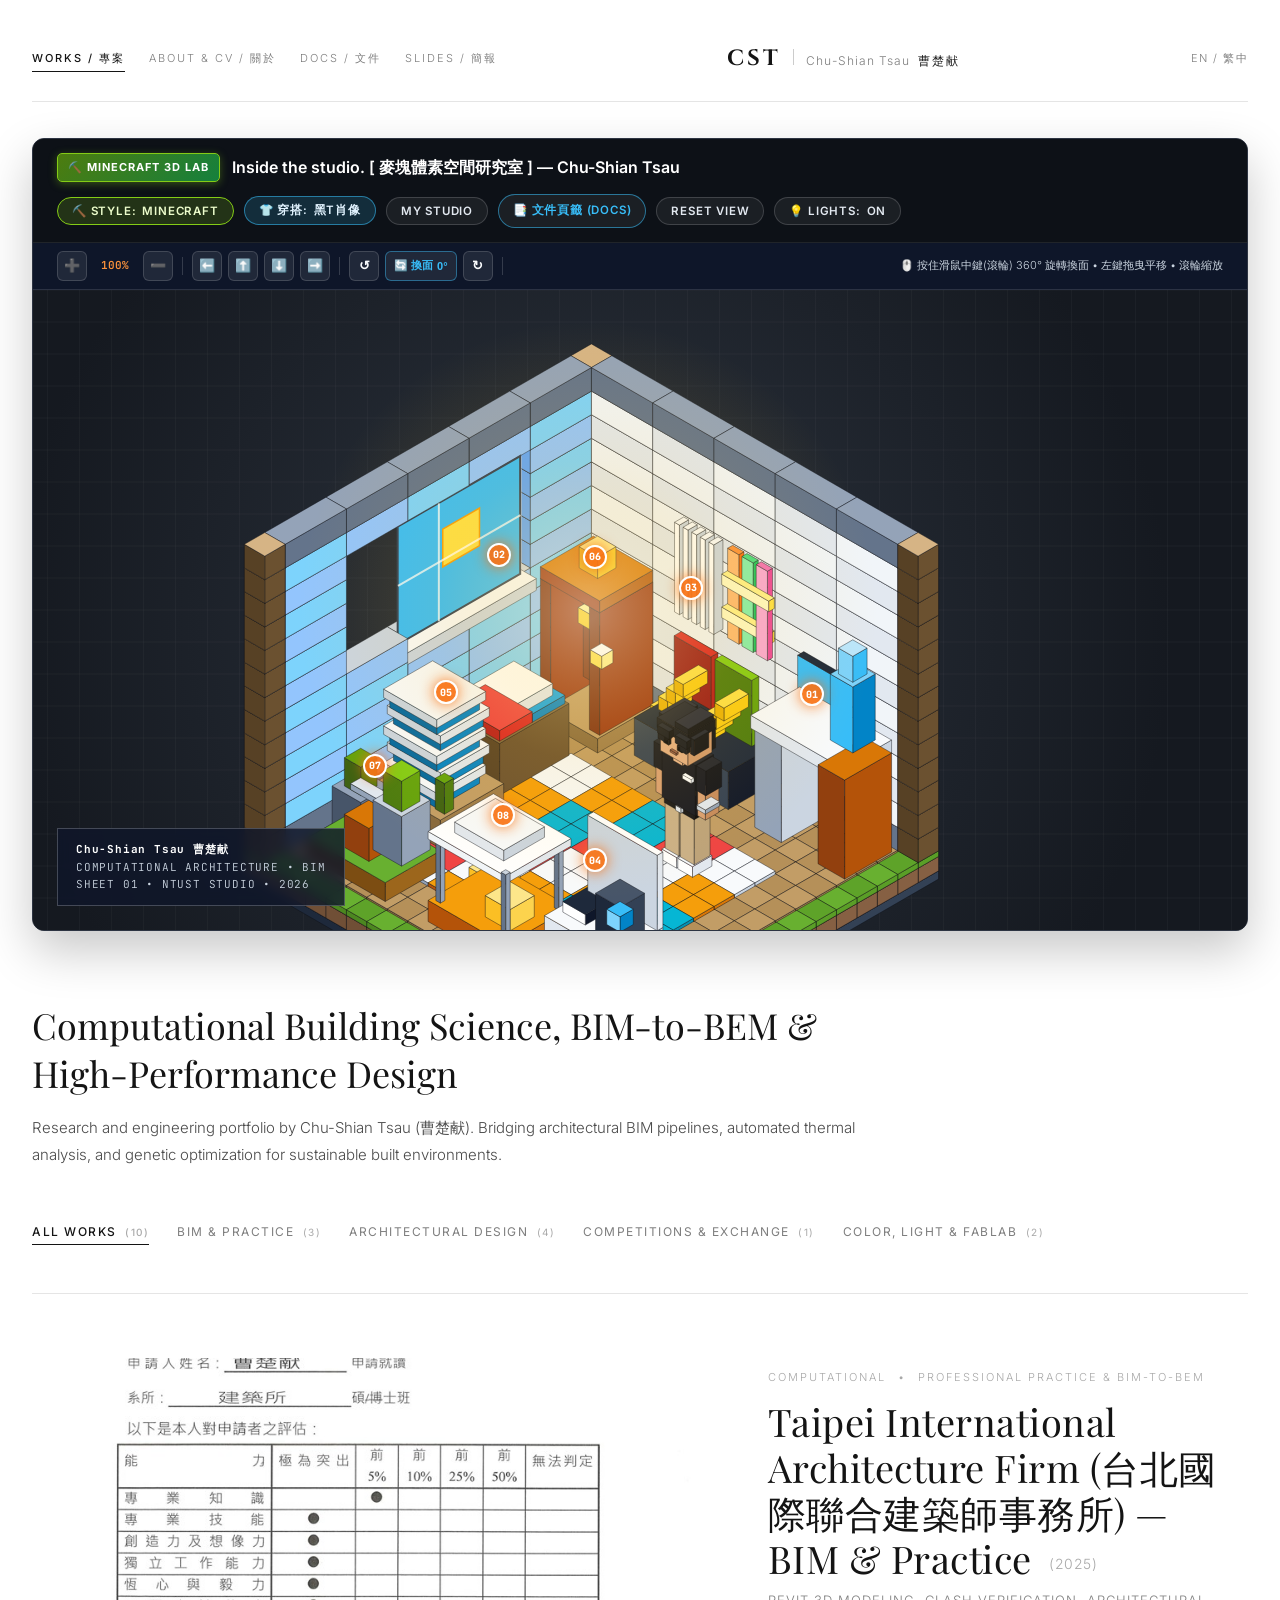
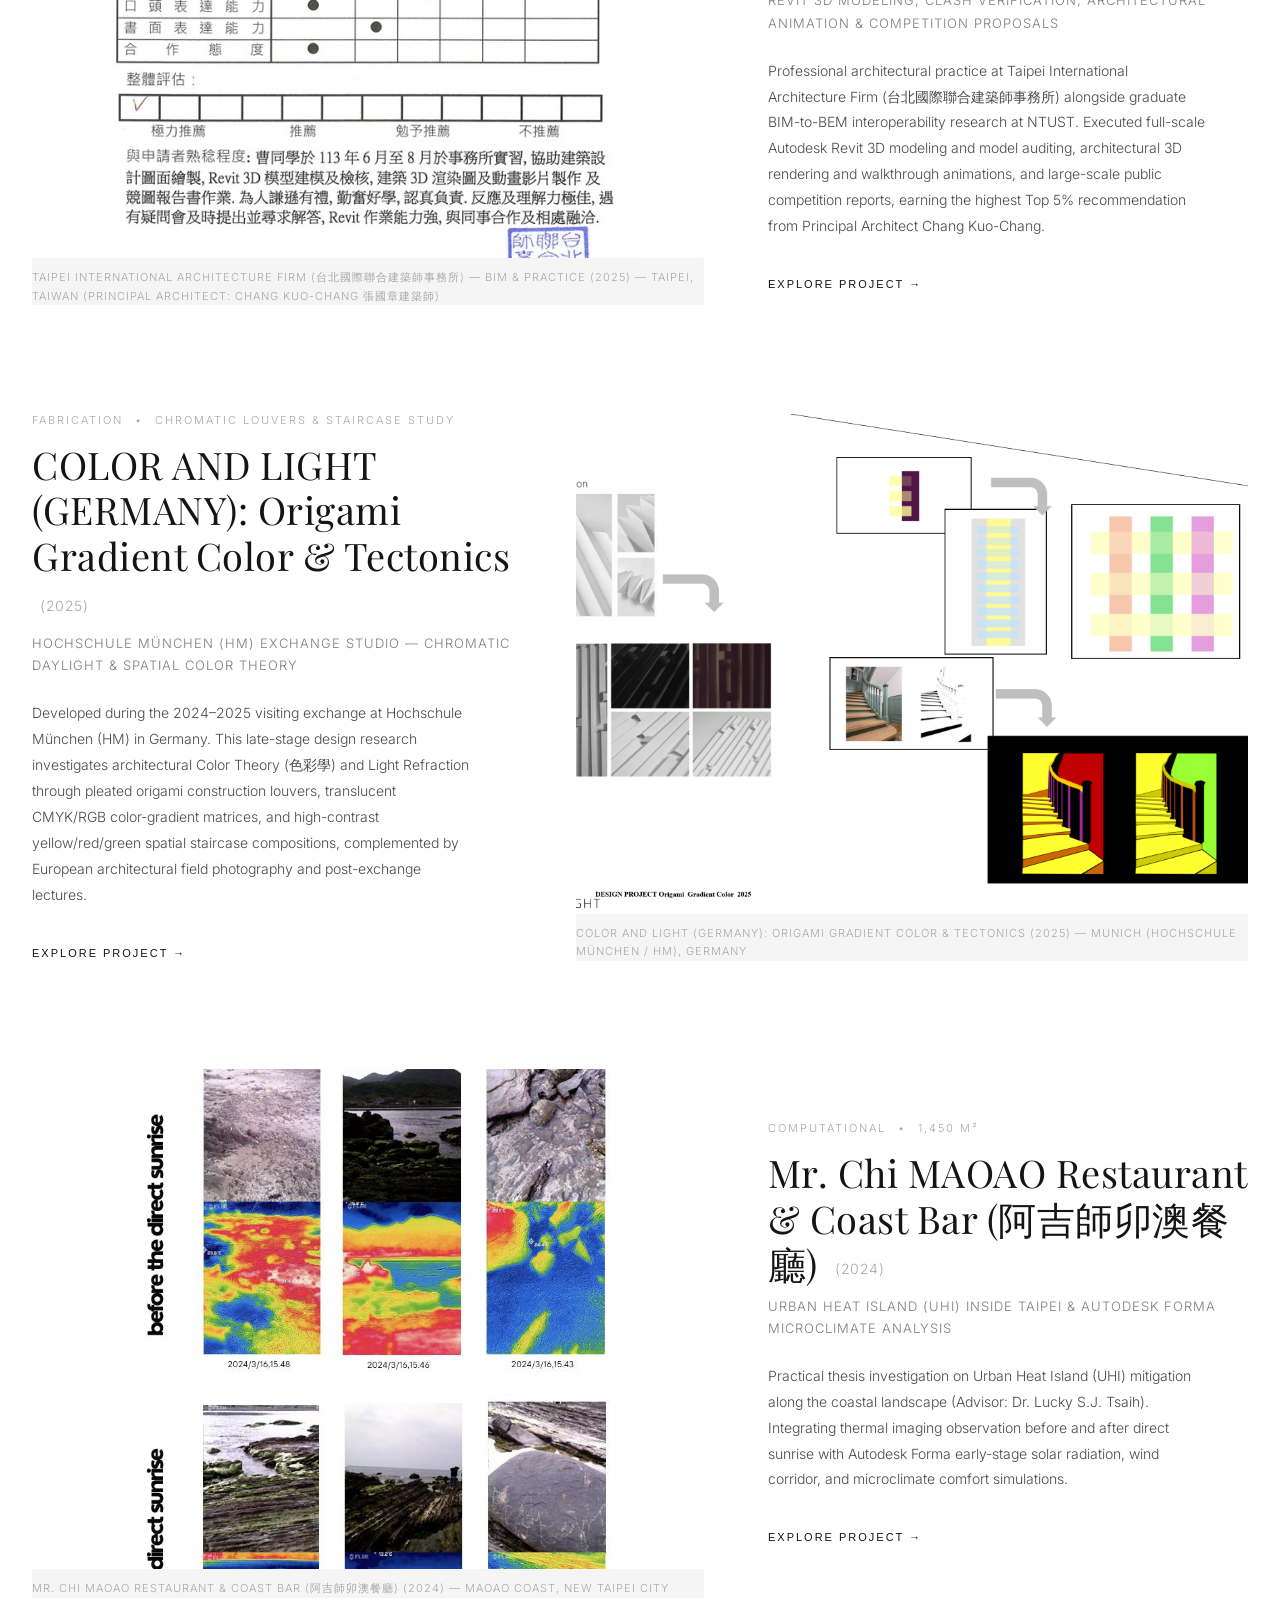
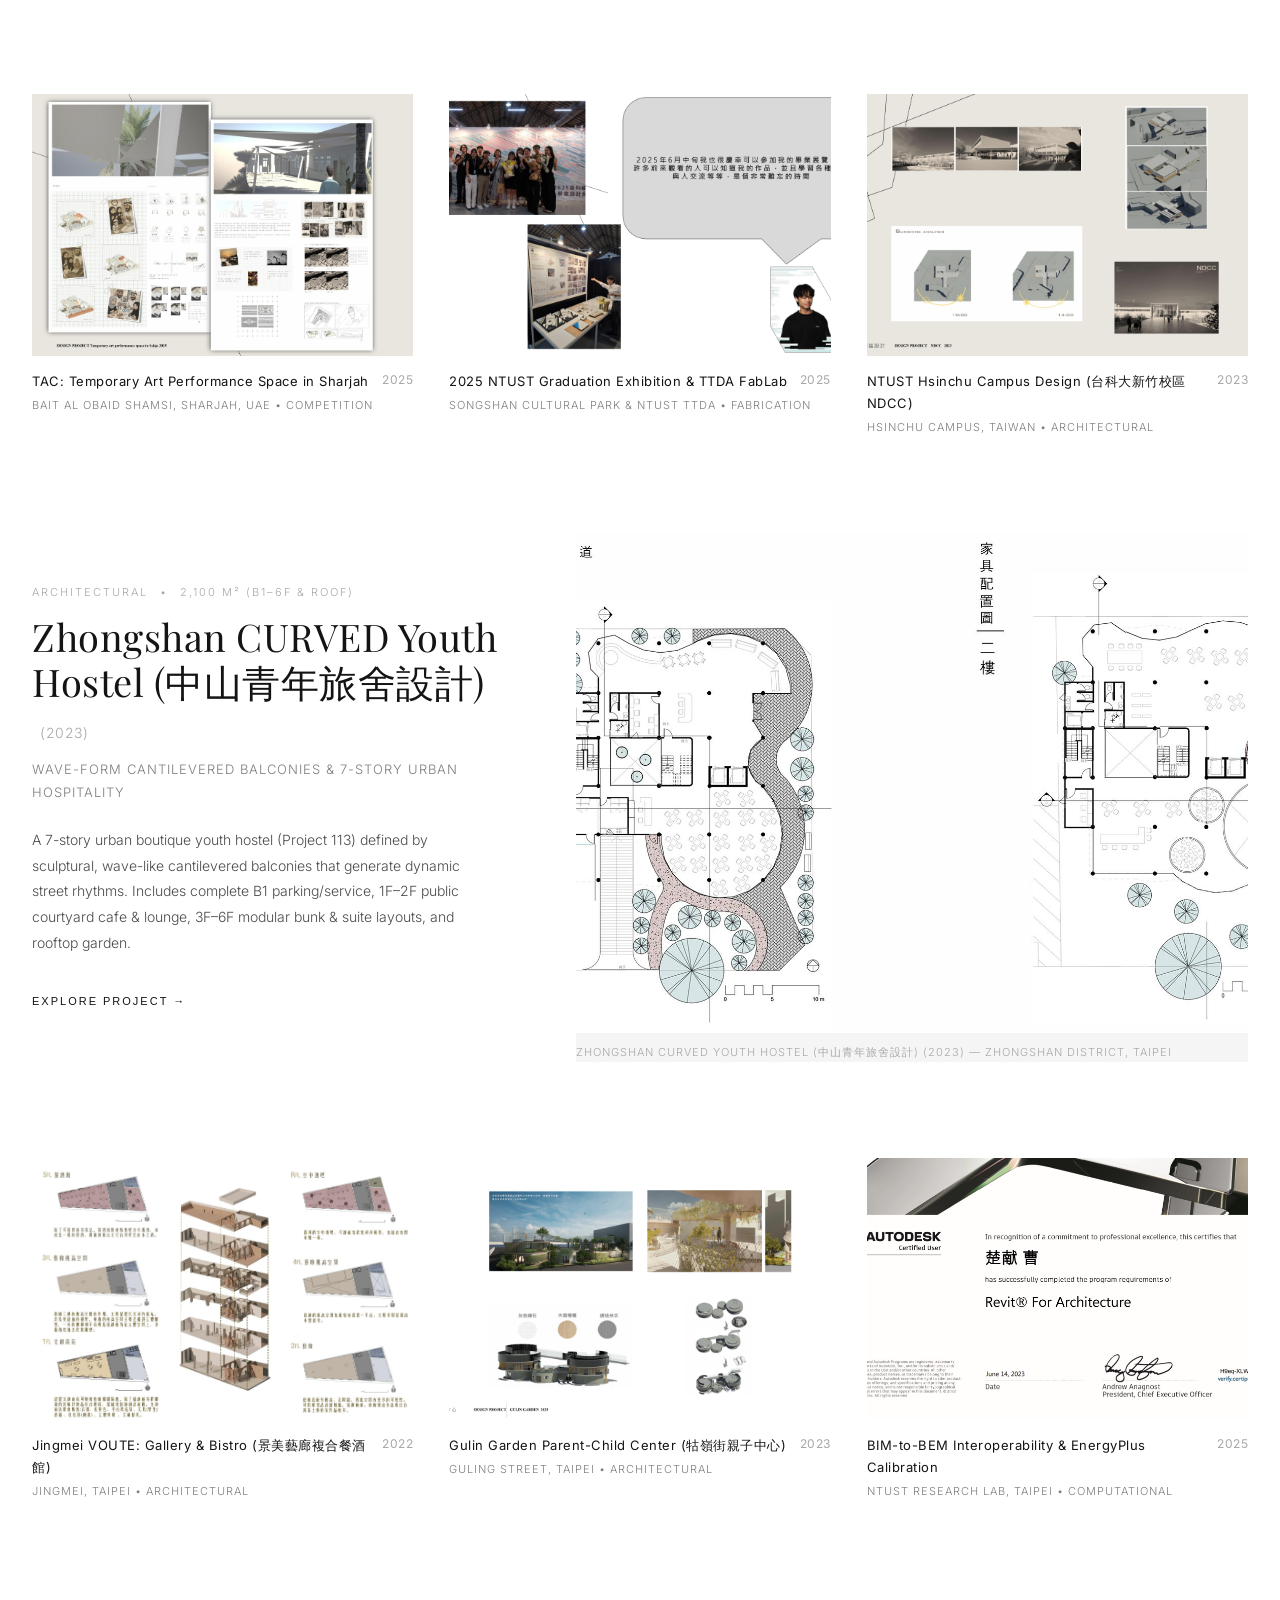
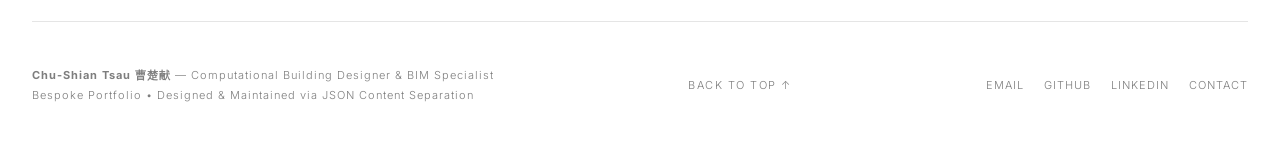
==== index.html @ 4524da5a "feat(responsive): optimize 3D studio canvas scaling, touch pinch-zoom & mobile layout across all pag" ====
<!DOCTYPE html>
<html lang="en">
<head>
  <meta charset="UTF-8" />
  <meta name="viewport" content="width=device-width, initial-scale=1.0" />
  <title>Chu-Shian Tsau 曹楚献 | Architecture, BIM & 3D Studio Lab</title>
  <meta name="description" content="Personal architecture portfolio, computational building science research, and interactive 3D Studio Lab by Chu-Shian Tsau 曹楚献." />
  
  <!-- Typography Fonts -->
  <link rel="preconnect" href="https://fonts.googleapis.com">
  <link rel="preconnect" href="https://fonts.gstatic.com" crossorigin>
  <link href="https://fonts.googleapis.com/css2?family=Cinzel:wght@500;700&family=Inter:wght@300;400;500;600;700&family=Playfair+Display:ital,wght@0,400;0,500;1,400&family=JetBrains+Mono:wght@400;500&display=swap" rel="stylesheet">
  
  <link rel="stylesheet" href="./css/style.css" />
  <style>
    /* Homepage 3D Studio Lab Showcase (Full-Width Clean Viewport) */
    .home-studio-card {
      background: #12161c;
      border: 1px solid #2d3442;
      border-radius: 12px;
      overflow: hidden;
      box-shadow: 0 20px 48px rgba(0,0,0,0.22);
      margin-bottom: 56px;
    }

    .home-studio-topbar {
      display: flex;
      justify-content: space-between;
      align-items: center;
      padding: 14px 24px;
      background: #0d1117;
      border-bottom: 1px solid rgba(255,255,255,0.08);
      flex-wrap: wrap;
      gap: 12px;
    }

    .home-studio-title {
      font-size: 16px;
      font-weight: 600;
      color: #ffffff;
      display: flex;
      align-items: center;
      gap: 12px;
    }

    .home-studio-badge {
      background: #f97316;
      color: #ffffff;
      font-size: 11px;
      font-weight: 700;
      letter-spacing: 1px;
      padding: 4px 10px;
      border-radius: 5px;
      text-transform: uppercase;
    }

    .home-studio-btns {
      display: flex;
      gap: 10px;
      align-items: center;
      flex-wrap: wrap;
    }

    .home-studio-btn {
      background: rgba(255,255,255,0.06);
      border: 1px solid rgba(255,255,255,0.16);
      color: #e2e8f0;
      font-family: var(--font-sans);
      font-size: 11.5px;
      font-weight: 600;
      letter-spacing: 0.8px;
      padding: 6px 14px;
      border-radius: 18px;
      cursor: pointer;
      text-decoration: none;
      transition: all 0.2s ease;
      display: inline-flex;
      align-items: center;
      gap: 6px;
    }

    .home-studio-btn:hover, .home-studio-btn.active {
      background: #ffffff;
      color: #0f172a;
      border-color: #ffffff;
    }

    .home-studio-btn.docs-link {
      border-color: rgba(56, 189, 248, 0.55);
      color: #38bdf8;
    }

    .home-studio-btn.docs-link:hover {
      background: #38bdf8;
      color: #0f172a;
      border-color: #38bdf8;
    }

    .home-studio-viewport {
      position: relative;
      width: 100%;
      height: 640px;
      background: #161b22;
      overflow: hidden;
      cursor: grab;
      user-select: none;
    }

    .home-studio-viewport.dragging {
      cursor: grabbing;
    }

    /* Interactive Zoom / Pan / Rotate HUD Controls — Docked Flush & Aligned with Top Bar */
    .studio-nav-hud {
      position: relative;
      width: 100%;
      box-sizing: border-box;
      display: flex;
      align-items: center;
      flex-wrap: wrap;
      gap: 6px;
      background: rgba(15, 23, 42, 0.96);
      backdrop-filter: blur(8px);
      border-bottom: 1px solid rgba(255,255,255,0.12);
      padding: 8px 24px;
      z-index: 20;
    }

    .hud-btn {
      background: rgba(255,255,255,0.08);
      border: 1px solid rgba(255,255,255,0.15);
      color: #f8fafc;
      width: 30px;
      height: 30px;
      border-radius: 6px;
      font-size: 13px;
      font-weight: 700;
      cursor: pointer;
      display: inline-flex;
      align-items: center;
      justify-content: center;
      transition: all 0.15s ease;
    }

    .hud-btn:hover {
      background: #f97316;
      border-color: #f97316;
      color: #fff;
      transform: translateY(-1px);
    }

    .hud-zoom-label {
      font-family: 'JetBrains Mono', monospace;
      font-size: 11px;
      color: #fb923c;
      font-weight: 600;
      min-width: 44px;
      text-align: center;
    }

    .hud-divider {
      width: 1px;
      height: 18px;
      background: rgba(255,255,255,0.16);
      margin: 0 3px;
    }

    .hud-hint {
      font-size: 11px;
      color: #cbd5e1;
      padding: 0;
      margin-left: auto;
      white-space: nowrap;
    }

    #homeStudioCanvas {
      width: 100%;
      height: 100%;
      display: block;
    }

    .home-pin {
      position: absolute;
      display: flex;
      align-items: center;
      gap: 0;
      cursor: pointer;
      z-index: 15;
      transform: translate(-12px, -12px);
      transition: transform 0.2s ease, z-index 0s;
    }

    .home-pin:hover {
      z-index: 22;
    }

    .home-pin.active {
      z-index: 26;
    }

    .home-pin-dot {
      width: 24px;
      height: 24px;
      border-radius: 50%;
      background: rgba(249, 115, 22, 0.92);
      border: 2px solid #ffffff;
      box-shadow: 0 0 14px rgba(249,115,22,0.95);
      display: inline-flex;
      align-items: center;
      justify-content: center;
      font-family: 'JetBrains Mono', monospace;
      font-size: 10px;
      font-weight: 800;
      color: #ffffff;
      flex-shrink: 0;
      transition: all 0.2s ease;
    }

    .home-pin:hover .home-pin-dot {
      transform: scale(1.14);
      background: #ea580c;
    }

    .home-pin.active .home-pin-dot {
      background: #38bdf8;
      box-shadow: 0 0 18px #38bdf8;
      transform: scale(1.15);
    }

    /* Collapsed by default when not clicked */
    .home-pin-label {
      display: inline-flex;
      align-items: center;
      gap: 7px;
      background: rgba(15, 23, 42, 0.94);
      border: 0px solid rgba(255,255,255,0);
      color: #f8fafc;
      font-size: 12px;
      font-weight: 600;
      padding: 0;
      margin-left: 0;
      max-width: 0;
      opacity: 0;
      overflow: hidden;
      border-radius: 18px;
      white-space: nowrap;
      backdrop-filter: blur(6px);
      pointer-events: none;
      transform: translateX(-6px) scale(0.92);
      transition: max-width 0.28s cubic-bezier(0.16, 1, 0.3, 1),
                  opacity 0.22s ease,
                  padding 0.25s ease,
                  margin-left 0.25s ease,
                  transform 0.25s ease;
    }

    .home-pin-thumb {
      width: 22px;
      height: 22px;
      border-radius: 50%;
      object-fit: cover;
      border: 1.5px solid rgba(255,255,255,0.65);
      flex-shrink: 0;
    }

    /* Expanded only when clicked (.active) */
    .home-pin.active .home-pin-label {
      max-width: 300px;
      opacity: 1;
      padding: 4px 12px 4px 5px;
      margin-left: 8px;
      border: 1px solid #f97316;
      color: #fb923c;
      background: rgba(15, 23, 42, 0.96);
      box-shadow: 0 6px 20px rgba(0, 0, 0, 0.55), 0 0 18px rgba(249, 115, 22, 0.35);
      pointer-events: auto;
      transform: translateX(0) scale(1);
    }

    .home-pin.active .home-pin-thumb {
      border-color: #38bdf8;
    }

    .home-sheet-stamp {
      position: absolute;
      bottom: 24px;
      left: 24px;
      border: 1px solid rgba(255,255,255,0.22);
      background: rgba(15, 23, 42, 0.82);
      backdrop-filter: blur(6px);
      padding: 12px 18px;
      font-family: 'JetBrains Mono', monospace;
      font-size: 11px;
      line-height: 1.55;
      color: #cbd5e1;
      letter-spacing: 0.8px;
      z-index: 12;
    }

    .home-project-card {
      position: absolute;
      bottom: 20px;
      right: 20px;
      width: 360px;
      background: rgba(15, 20, 28, 0.95);
      backdrop-filter: blur(14px);
      border: 1px solid rgba(255,255,255,0.20);
      border-radius: 12px;
      padding: 14px 16px 16px;
      box-shadow: 0 18px 42px rgba(0,0,0,0.65);
      z-index: 16;
      transition: opacity 0.25s ease, transform 0.25s ease;
    }

    .home-project-card.collapsed {
      opacity: 0;
      pointer-events: none;
      transform: translateY(14px) scale(0.96);
    }

    .home-card-close {
      position: absolute;
      top: 10px;
      right: 10px;
      width: 26px;
      height: 26px;
      border-radius: 50%;
      border: 1px solid rgba(255,255,255,0.25);
      background: rgba(15, 23, 42, 0.85);
      color: #f8fafc;
      font-size: 14px;
      line-height: 1;
      cursor: pointer;
      z-index: 5;
      display: flex;
      align-items: center;
      justify-content: center;
      transition: background 0.15s;
    }

    .home-card-close:hover {
      background: #f97316;
      border-color: #f97316;
    }

    .home-card-media {
      position: relative;
      width: 100%;
      height: 148px;
      border-radius: 8px;
      overflow: hidden;
      margin-bottom: 10px;
      border: 1px solid rgba(255,255,255,0.14);
      background: #0f172a;
      cursor: pointer;
    }

    .home-card-media img {
      width: 100%;
      height: 100%;
      object-fit: cover;
      display: block;
      transition: transform 0.3s ease;
    }

    .home-card-media:hover img {
      transform: scale(1.04);
    }

    .home-card-media-badge {
      position: absolute;
      top: 8px;
      right: 8px;
      background: rgba(15, 23, 42, 0.85);
      border: 1px solid rgba(255,255,255,0.22);
      color: #38bdf8;
      font-family: 'JetBrains Mono', monospace;
      font-size: 9.5px;
      font-weight: 700;
      padding: 3px 8px;
      border-radius: 12px;
      backdrop-filter: blur(4px);
    }

    .home-card-thumbs {
      display: flex;
      gap: 6px;
      margin-bottom: 10px;
    }

    .home-card-thumb-item {
      width: 48px;
      height: 34px;
      border-radius: 4px;
      object-fit: cover;
      cursor: pointer;
      border: 1.5px solid rgba(255,255,255,0.2);
      opacity: 0.7;
      transition: all 0.15s ease;
    }

    .home-card-thumb-item:hover,
    .home-card-thumb-item.active {
      border-color: #f97316;
      opacity: 1;
      transform: translateY(-1px);
    }

    .home-card-tag {
      font-size: 10.5px;
      font-weight: 700;
      letter-spacing: 1.4px;
      color: #f97316;
      margin-bottom: 6px;
    }

    .home-card-title {
      font-size: 17px;
      font-weight: 700;
      color: #ffffff;
      margin-bottom: 4px;
    }

    .home-card-sub {
      font-size: 11px;
      color: #94a3b8;
      letter-spacing: 0.6px;
      margin-bottom: 10px;
    }

    .home-card-desc {
      font-size: 12.5px;
      color: #cbd5e1;
      line-height: 1.55;
      margin-bottom: 14px;
    }

    .home-card-btn {
      display: block;
      text-align: center;
      background: #f97316;
      color: #ffffff;
      text-decoration: none;
      font-size: 12px;
      font-weight: 700;
      letter-spacing: 1px;
      padding: 10px 16px;
      border-radius: 20px;
      transition: background 0.2s;
    }

    .home-card-btn:hover {
      background: #ea580c;
    }

    @media (max-width: 900px) {
      .home-studio-topbar {
        padding: 12px 16px;
      }
      .studio-nav-hud {
        padding: 8px 16px;
      }
      .hud-hint {
        width: 100%;
        margin-left: 0;
        margin-top: 4px;
        white-space: normal;
        font-size: 10.5px;
      }
      .home-studio-viewport {
        height: 460px;
      }
      .home-project-card {
        width: 280px;
        padding: 12px 14px;
      }
      .home-sheet-stamp {
        display: none;
      }
    }

    @media (max-width: 640px) {
      .home-studio-card {
        border-radius: 10px;
        margin-bottom: 32px !important;
      }
      .home-studio-topbar {
        padding: 10px 12px;
        gap: 8px;
      }
      .home-studio-title {
        font-size: 13px;
        gap: 8px;
        flex-wrap: wrap;
        line-height: 1.35;
      }
      .home-studio-badge {
        font-size: 10px;
        padding: 3px 8px;
      }
      .home-studio-btns {
        gap: 6px;
        width: 100%;
      }
      .home-studio-btn {
        font-size: 10px;
        padding: 5px 9px;
        letter-spacing: 0.4px;
      }
      .studio-nav-hud {
        padding: 6px 12px;
        gap: 4px;
      }
      .hud-btn {
        width: 26px;
        height: 26px;
        font-size: 11px;
      }
      .hud-zoom-label {
        min-width: 36px;
        font-size: 10px;
      }
      .hud-divider {
        height: 15px;
        margin: 0 2px;
      }
      .hud-hint {
        font-size: 10px;
        line-height: 1.35;
      }
      .home-studio-viewport {
        height: 380px;
      }
      .home-pin {
        transform: translate(-10px, -10px);
      }
      .home-pin-dot {
        width: 20px;
        height: 20px;
        font-size: 9px;
        border-width: 1.5px;
      }
      .home-pin.active .home-pin-label {
        max-width: 205px;
        font-size: 10.5px;
        padding: 3px 9px 3px 4px;
        margin-left: 5px;
      }
      .home-pin-thumb {
        width: 18px;
        height: 18px;
      }
      .home-project-card {
        left: 10px;
        right: 10px;
        bottom: 10px;
        width: auto;
        padding: 10px 12px 12px;
        max-height: 62%;
        overflow-y: auto;
      }
      .home-card-media {
        height: 104px;
        margin-bottom: 8px;
      }
      .home-card-thumb-item {
        width: 40px;
        height: 28px;
      }
      .home-card-title {
        font-size: 14.5px;
      }
      .home-card-sub {
        font-size: 10px;
        margin-bottom: 6px;
      }
      .home-card-desc {
        font-size: 11.5px;
        line-height: 1.45;
        margin-bottom: 10px;
      }
      .home-card-btn {
        padding: 8px 12px;
        font-size: 11px;
      }
    }
  </style>
</head>
<body>

  <div class="container">
    <!-- Top Global Navigation -->
    <header>
      <nav class="nav-left">
        <a href="index.html" class="nav-link active">Works / 專案</a>
        <a href="about.html" class="nav-link">About & CV / 關於</a>
        <a href="docs.html" class="nav-link">Docs / 文件</a>
        <a href="presentation.html" class="nav-link">Slides / 簡報</a>
      </nav>

      <a href="index.html" class="site-brand">
        <span class="brand-monogram">CST</span>
        <span class="brand-divider"></span>
        <span class="brand-names">
          <span>Chu-Shian Tsau</span>
          <span class="name-zh">曹楚献</span>
        </span>
      </a>

      <div class="nav-right">
        <span class="lang-toggle">EN / 繁中</span>
      </div>
    </header>

    <!-- Homepage Interactive 3D Isometric Studio Lab (Placed Immediately at Top of Homepage) -->
    <section class="home-studio-card" aria-label="3D Isometric Studio Lab" style="margin-top: 8px; margin-bottom: 40px;">
      <div class="home-studio-topbar">
        <div class="home-studio-title">
          <span class="home-studio-badge" id="homeStudioStyleBadge" style="background: linear-gradient(135deg, #4d7c0f, #15803d); border: 1px solid #84cc16; box-shadow: 0 2px 8px rgba(132,204,22,0.35);">⛏️ MINECRAFT 3D LAB</span>
          <span>Inside the studio. [ 麥塊體素空間研究室 ] — Chu-Shian Tsau</span>
        </div>
        <div class="home-studio-btns">
          <button class="home-studio-btn active" id="homeStyleToggleBtn" onclick="toggleHomeMinecraftStyle()" style="background: rgba(132, 204, 22, 0.18); border-color: #84cc16; color: #ecfccb;">⛏️ STYLE: <span id="homeMinecraftStatus">MINECRAFT</span></button>
          <button class="home-studio-btn" id="homeOutfitToggleBtn" onclick="toggleHomeOutfit()" style="background: rgba(56, 189, 248, 0.16); border-color: rgba(56, 189, 248, 0.55); color: #e0f2fe;" title="切換曹楚献角色穿搭：黑色落肩T恤(作品集肖像) / 白色捲袖襯衫(2025畢展導覽)">👕 穿搭: <span id="homeOutfitStatus">黑T肖像</span></button>
          <button class="home-studio-btn" onclick="selectHomeHotspot('workstation')">MY STUDIO</button>
          <a href="./docs.html" class="home-studio-btn docs-link">📑 文件頁籤 (DOCS)</a>
          <button class="home-studio-btn" onclick="resetHomeStudio()">RESET VIEW</button>
          <button class="home-studio-btn" onclick="toggleHomeLights()">💡 LIGHTS: <span id="homeLightsStatus">ON</span></button>
        </div>
      </div>

      <!-- Interactive Zoom, Pan & Rotate HUD Toolbar (Aligned Flush with Top Bar) -->
      <div class="studio-nav-hud" onmousedown="event.stopPropagation()">
        <button class="hud-btn" onclick="zoomHomeStudio(1.18)" title="放大 (Zoom In)">➕</button>
        <span class="hud-zoom-label" id="homeZoomLabel">100%</span>
        <button class="hud-btn" onclick="zoomHomeStudio(0.85)" title="縮小 (Zoom Out)">➖</button>
        <span class="hud-divider"></span>
        <button class="hud-btn" onclick="panHomeStudio(-60, 0)" title="向左移動 (Pan Left)">⬅️</button>
        <button class="hud-btn" onclick="panHomeStudio(0, -45)" title="向上移動 (Pan Up)">⬆️</button>
        <button class="hud-btn" onclick="panHomeStudio(0, 45)" title="向下移動 (Pan Down)">⬇️</button>
        <button class="hud-btn" onclick="panHomeStudio(60, 0)" title="向右移動 (Pan Right)">➡️</button>
        <span class="hud-divider"></span>
        <button class="hud-btn" onclick="rotateHomeStudio(-Math.PI / 6)" title="向左旋轉 30° (Rotate Left)">↺</button>
        <button class="hud-btn" onclick="switchHomeRoomFace()" title="旋轉換面 90° (Switch 3D Room Face)" style="width:auto; padding:0 8px; font-size:11px; gap:4px; border-color:rgba(56,189,248,0.45); color:#38bdf8;">🔄 換面 <span id="homeAngleLabel">0°</span></button>
        <button class="hud-btn" onclick="rotateHomeStudio(Math.PI / 6)" title="向右旋轉 30° (Rotate Right)">↻</button>
        <span class="hud-divider"></span>
        <span class="hud-hint">🖱️ 按住滑鼠中鍵(滾輪) 360° 旋轉換面 • 左鍵拖曳平移 • 滾輪縮放</span>
      </div>

      <div class="home-studio-viewport" id="homeStudioViewport">
        <canvas id="homeStudioCanvas" width="1360" height="640"></canvas>

        <!-- Interactive Hotspot Pins (8 Pins Placed on Bespoke Objects Across the 8 Room Corners, Collapsed by Default) -->
        <div class="home-pin" id="home-pin-workstation" onclick="toggleHomeHotspot('workstation', event)" title="點擊展開 / 收合：01 • 台北聯合建築師事務所 & Revit BIM">
          <span class="home-pin-dot">01</span>
          <span class="home-pin-label">
            <img class="home-pin-thumb" src="./assets/studio/rec_letter_chang.jpg" alt="Taipei United Architects">
            01 • 台北聯合建築師事務所 &amp; Revit BIM
          </span>
        </div>

        <div class="home-pin" id="home-pin-window" onclick="toggleHomeHotspot('window', event)" title="點擊展開 / 收合：02 • 阿吉師卯澳餐廳 & Forma 微氣候">
          <span class="home-pin-dot">02</span>
          <span class="home-pin-label">
            <img class="home-pin-thumb" src="./assets/studio/mooao_sun_wind_analysis.jpg" alt="MAOAO Forma">
            02 • 阿吉師卯澳餐廳 &amp; Forma 微氣候
          </span>
        </div>

        <div class="home-pin" id="home-pin-shelf" onclick="toggleHomeHotspot('shelf', event)" title="點擊展開 / 收合：03 • 德國交換：色彩學光影折紙設計">
          <span class="home-pin-dot">03</span>
          <span class="home-pin-label">
            <img class="home-pin-thumb" src="./assets/studio/munich_color_origami_p26.jpg" alt="Munich Color & Light">
            03 • 德國交換：色彩學光影折紙設計
          </span>
        </div>

        <div class="home-pin" id="home-pin-chair" onclick="toggleHomeHotspot('chair', event)" title="點擊展開 / 收合：04 • 2025 畢業設計展 & TTDA 3D列印">
          <span class="home-pin-dot">04</span>
          <span class="home-pin-label">
            <img class="home-pin-thumb" src="./assets/studio/grad_exhibition_p04.jpg" alt="2025 Grad Exhibition">
            04 • 2025 畢業設計展 &amp; TTDA 3D列印
          </span>
        </div>

        <div class="home-pin" id="home-pin-daybed" onclick="toggleHomeHotspot('daybed', event)" title="點擊展開 / 收合：05 • 中山 CURVED 青年旅舍 (7F波浪模型)">
          <span class="home-pin-dot">05</span>
          <span class="home-pin-label">
            <img class="home-pin-thumb" src="./assets/studio/curved_hostel_exterior.jpg" alt="CURVED Hostel">
            05 • 中山 CURVED 青年旅舍 (7F波浪模型)
          </span>
        </div>

        <div class="home-pin" id="home-pin-wardrobe" onclick="toggleHomeHotspot('wardrobe', event)" title="點擊展開 / 收合：06 • 景美 VOUTE 藝廊 & 新竹校區 NDCC">
          <span class="home-pin-dot">06</span>
          <span class="home-pin-label">
            <img class="home-pin-thumb" src="./assets/studio/voute_gallery_atrium.jpg" alt="VOUTE & NDCC">
            06 • 景美 VOUTE 藝廊 &amp; 新竹校區 NDCC
          </span>
        </div>

        <div class="home-pin" id="home-pin-nightstand" onclick="toggleHomeHotspot('nightstand', event)" title="點擊展開 / 收合：07 • 牯嶺街親子中心 Gulin Garden">
          <span class="home-pin-dot">07</span>
          <span class="home-pin-label">
            <img class="home-pin-thumb" src="./assets/studio/gulin_materials_p15.jpg" alt="Gulin Garden">
            07 • 牯嶺街親子中心 Gulin Garden
          </span>
        </div>

        <div class="home-pin" id="home-pin-elevation" onclick="toggleHomeHotspot('elevation', event)" title="點擊展開 / 收合：08 • TAC 沙迦國際競圖：沙漠展演棚架">
          <span class="home-pin-dot">08</span>
          <span class="home-pin-label">
            <img class="home-pin-thumb" src="./assets/studio/tac_sharjah_pods_p29.jpg" alt="TAC Sharjah">
            08 • TAC 沙迦國際競圖：沙漠展演棚架
          </span>
        </div>

        <!-- Architectural Sheet Stamp -->
        <div class="home-sheet-stamp">
          <strong style="color:#fff;">Chu-Shian Tsau 曹楚献</strong><br>
          COMPUTATIONAL ARCHITECTURE • BIM<br>
          SHEET 01 • NTUST STUDIO • 2026
        </div>

        <!-- Live Updating Selected Project Card with Authentic Project Imagery & Gallery -->
        <div class="home-project-card collapsed" id="homeProjectCard">
          <button type="button" class="home-card-close" onclick="collapseHomeHotspots()" title="收合標籤與專案卡片">&times;</button>
          <div class="home-card-media" onclick="openActiveHotspotModal()" title="點擊開啟高解析專案圖面與完整資料">
            <img id="homeCardImg" src="./assets/studio/autodesk_revit_cert.jpg" alt="Project Drawing Preview">
            <span class="home-card-media-badge" id="homeCardBadge" style="right:36px;">🔍 點擊放大檢視圖面</span>
          </div>
          <div class="home-card-thumbs" id="homeCardThumbs"></div>
          <div class="home-card-tag" id="homeCardTag">SELECTED PROJECT • 01</div>
          <div class="home-card-title" id="homeCardTitle">BIM-to-BEM Interoperability &amp; EnergyPlus</div>
          <div class="home-card-sub" id="homeCardSub">NTUST RESEARCH LAB • 2025 • COMPUTATIONAL</div>
          <div class="home-card-desc" id="homeCardDesc">Automated Revit API analytical space boundaries &amp; gbXML thermal validation pipeline (&lt;5% error, 15–25% energy savings).</div>
          <div style="display:flex; gap:8px;">
            <button type="button" onclick="openActiveHotspotModal()" class="home-card-btn" id="homeCardBtn" style="flex:1; border:none; cursor:pointer;">🔍 開啟專案圖面與資料 &rarr;</button>
            <a href="#filterBar" class="home-card-btn" style="background:rgba(255,255,255,0.10); border:1px solid rgba(255,255,255,0.22); padding:10px 12px;" title="捲動至下方完整作品集列表">↓ 列表</a>
          </div>
        </div>
      </div>
    </section>

    <!-- Hero Introduction -->
    <section class="hero-statement">
      <h1>Computational Building Science, BIM-to-BEM & High-Performance Design</h1>
      <p>Research and engineering portfolio by Chu-Shian Tsau (曹楚献). Bridging architectural BIM pipelines, automated thermal analysis, and genetic optimization for sustainable built environments.</p>
    </section>

    <!-- Dynamic Category Filter Bar (populated from data/projects.json) -->
    <nav class="filter-bar" id="filterBar" aria-label="Project Categories">
      <!-- Generated via js/portfolio.js -->
    </nav>

    <!-- Dynamic Portfolio Works Feed -->
    <main class="portfolio-feed" id="portfolioFeed">
      <!-- Generated via js/portfolio.js -->
    </main>

    <!-- Global Footer -->
    <footer>
      <div class="footer-left">
        <strong>Chu-Shian Tsau 曹楚献</strong> — Computational Building Designer & BIM Specialist<br />
        Bespoke Portfolio • Designed & Maintained via JSON Content Separation
      </div>
      <div>
        <a href="#" class="footer-back-top" onclick="window.scrollTo({top:0, behavior:'smooth'}); return false;">Back to Top &uarr;</a>
      </div>
      <div class="footer-links">
        <a href="mailto:marc60809@gmail.com">Email</a>
        <a href="https://github.com" target="_blank" rel="noopener">GitHub</a>
        <a href="https://linkedin.com" target="_blank" rel="noopener">LinkedIn</a>
        <a href="about.html">Contact</a>
      </div>
    </footer>
  </div>

  <!-- Interactive Project Lightbox Modal -->
  <div class="modal-overlay" id="projectModal" role="dialog" aria-modal="true" aria-hidden="true">
    <div class="modal-content">
      <button class="modal-close-btn" id="modalCloseBtn" aria-label="Close modal">&times;</button>
      <div class="modal-img-container">
        <img id="modalImg" src="" alt="Project detail view">
      </div>
      <div class="modal-body">
        <div class="modal-meta-tag" id="modalMetaTag"></div>
        <h2 class="modal-title" id="modalTitle"></h2>
        
        <div class="modal-details-grid">
          <div class="modal-description" id="modalDesc"></div>
          <div class="modal-specs" id="modalSpecs"></div>
        </div>
      </div>
    </div>
  </div>

  <!-- Dynamic JS Engine -->
  <script src="./js/portfolio.js"></script>
  <script>
    const homeHotspots = {
      workstation: {
        projectId: 'taipei-united-architects',
        tag: 'SELECTED PROJECT • 01 • ARCHITECTURAL PRACTICE & BIM',
        title: '台北國際聯合建築師事務所 — Revit 3D BIM 實務與渲染動畫',
        sub: 'TAIPEI INTERNATIONAL ARCHITECTURE FIRM • 2024–2025 • TOP 5%',
        desc: '主持建築師張國章極力推薦（Top 5%）：執行建築設計圖面繪製、Revit 3D 模型建模與檢核、3D 渲染動畫製作、競圖報告書與 BIM-to-BEM 能耗驗證。',
        image: './assets/studio/rec_letter_chang.jpg',
        gallery: [
          './assets/studio/rec_letter_chang.jpg',
          './assets/studio/autodesk_revit_cert.jpg',
          './assets/studio/cv_skills_p03.jpg',
          './assets/studio/rec_letter_tsaih.jpg'
        ],
        year: 2025,
        category: 'computational',
        location: 'Taipei International Architecture Firm (台北國際聯合建築師事務所)',
        area: 'Revit 3D BIM, Animation & Competition Practice',
        details: {
          concept: '於台北國際聯合建築師事務所實習期間，負責大型建築專案之設計圖面繪製、Autodesk Revit 3D 建築資訊模型建模與跨專業碰撞檢核、3D 渲染圖及漫遊動畫影片製作，並參與競圖報告書編纂；同時結合臺科大 BIM-to-BEM 空間熱區自動化研究。',
          materials: 'Autodesk Revit (ACU 原廠國際認證), Revit API (Python), Twinmotion / Lumion 3D 動畫, AutoCAD, EnergyPlus.',
          awards: '台北國際聯合建築師事務所 張國章主持建築師「極力推薦 (Top 5%)」｜Autodesk Revit ACU 原廠國際認證'
        },
        pos3D: { x: 146, y: 74, z: 22 },
        targetZoom: 1.35
      },
      window: {
        projectId: 'mooao-restaurant',
        tag: 'SELECTED PROJECT • 02 • FORMA MICROCLIMATE & UHI',
        title: '阿吉師 Mr. Chi MAOAO Restaurant & Forma 微氣候分析',
        sub: 'MAOAO COAST • 2024 • 1,450 m² • URBAN HEAT ISLAND',
        desc: '都市熱島效應 (UHI) 實務專題：結合日出前後紅外線熱成像觀測與 Autodesk Forma 日照時數、海風廊道與微氣候舒適度模擬。',
        image: './assets/studio/mooao_sun_wind_analysis.jpg',
        gallery: [
          './assets/studio/mooao_sun_wind_analysis.jpg',
          './assets/studio/mooao_forma_boards.jpg',
          './assets/studio/mooao_restaurant_sun.jpg'
        ],
        year: 2024,
        category: 'computational',
        location: 'Maoao Coast, New Taipei City (卯澳海岸)',
        area: '1,450 m²',
        details: {
          concept: '實測海岸岩石表面（34.1°C）與水體/植栽陰涼處（<28.9°C）之顯著溫差，透過 Autodesk Forma 模擬夏至 (6/21) 與冬至 (12/21) 日照時數及南北向盛行風場，以高反照率白色波浪地景屋頂順應海風並降低熱輻射吸收。',
          materials: 'High-albedo white roof membranes, local basalt aggregate concrete, low-E operable double glazing, coastal wind corridors.',
          awards: '實務專題 Special Topics on Professional Practices: Urban Heat Island in Taipei (指導教授：蔡欣君 Dr. Lucky S.J. Tsaih 極力推薦)'
        },
        pos3D: { x: 14, y: 98, z: 66 },
        targetZoom: 1.35
      },
      shelf: {
        projectId: 'munich-origami',
        tag: 'SELECTED PROJECT • 03 • GERMANY EXCHANGE (COLOR & LIGHT)',
        title: 'COLOR AND LIGHT (GERMANY): 德國交換色彩學與光影折紙設計',
        sub: 'HOCHSCHULE MÜNCHEN (HM) • 2025 • ORIGAMI GRADIENT COLOR',
        desc: '德國慕尼黑應用科技大學 (HM) 交換後期專案：結合折紙構造 (Origami Construction)、色彩學漸層矩陣與高對比黃/紅/綠空間樓梯光影實驗。',
        image: './assets/studio/munich_color_origami_p26.jpg',
        gallery: [
          './assets/studio/munich_color_origami_p26.jpg',
          './assets/studio/munich_color_cover_p25.jpg',
          './assets/studio/munich_reflection_p06.jpg',
          './assets/studio/europe_architecture_p07.jpg',
          './assets/studio/munich_exchange_01.jpg',
          './assets/studio/munich_exchange_02.jpg',
          './assets/studio/munich_exchange_03.jpg',
          './assets/studio/ielts_score_cert.jpg'
        ],
        year: 2025,
        category: 'fabrication',
        location: 'Munich (Hochschule München / HM), Germany',
        area: 'Color Theory, Origami Louvers & Staircase Study',
        details: {
          concept: '於德國慕尼黑交換期間完成之色彩學與光影構築設計（DESIGN PROJECT: Origami Gradient Color 2025）。透過折紙立面肌理在不同日照角度下的明暗轉折，結合半透明色彩交織矩陣與鮮明色彩樓梯空間，探索光線、色彩心理學與建築構造之互動；返台後亦舉辦交換演講與攝影分享。',
          materials: 'Pleated origami tectonic panels, dichromatic color-gradient filters, architectural field photography across Europe.',
          awards: '德國慕尼黑應用科技大學 (HM) 交換獎學金 (2024–2025) • 2025 交換生活演講與文化分享 • IELTS 6.0'
        },
        pos3D: { x: 74, y: 88, z: 18 },
        targetZoom: 1.35
      },
      chair: {
        projectId: 'ttda-3d-laser',
        tag: 'SELECTED PROJECT • 04 • 2025 GRADUATION EXHIBITION & FABLAB',
        title: '2025 臺科大建築系畢業設計展 & TTDA 3D列印數位構築',
        sub: 'NTUST GRADUATION EXHIBITION • JUNE 2025 • TTDA FABLAB',
        desc: '2025年6月臺科大建築系畢業設計展覽實紀與精密建築實體模型展出，結合 TTDA 實驗室多材質 3D 列印與雷射切割構築經驗。',
        image: './assets/studio/grad_exhibition_p04.jpg',
        gallery: [
          './assets/studio/grad_exhibition_p04.jpg',
          './assets/studio/ttda_3d_fabrication.jpg',
          './assets/studio/rec_letter_tsai_mt.jpg'
        ],
        year: 2025,
        category: 'fabrication',
        location: 'Songshan Cultural Park & NTUST TTDA FabLab',
        area: '2025 Graduation Exhibition & Prototyping Lab',
        details: {
          concept: '於 2025 年 6 月中旬參與臺科大建築系畢業設計展覽，現場展出多組等高線基地模型、結構細部模型與完整設計圖板，與觀展貴賓及師生深度交流；並融合擔任 TTDA 3D列印與雷切實驗室管理員期間指導 80+ 同儕之數位製造技術。',
          materials: 'Multi-material SLA/FDM 3D printing, precision laser-cut architectural models, full-scale exhibition display boards.',
          awards: '2025 臺科大建築系畢業設計展參展人 • TTDA 數位構築實驗室核心管理員 • 畢業設計指導教授蔡孟廷極力推薦'
        },
        pos3D: { x: 146, y: 54, z: 144 },
        targetZoom: 1.35
      },
      daybed: {
        projectId: 'curved-hostel',
        tag: 'SELECTED PROJECT • 05 • ARCHITECTURAL DESIGN (PROJECT 113)',
        title: '中山 CURVED 青年旅舍設計 (7F 波浪懸挑陽台建築)',
        sub: 'ZHONGSHAN DISTRICT, TAIPEI • 2023 • 2,100 m² (B1–6F & RF)',
        desc: '7 層樓都會精品青年旅舍（Project 113）：以流線型波浪懸挑陽台創造動態街景韻律与被動式遮陽，含完整 B1–6F 及屋頂家具配置圖。',
        image: './assets/studio/curved_hostel_exterior.jpg',
        gallery: [
          './assets/studio/curved_hostel_exterior.jpg',
          './assets/studio/curved_plans1_p19.jpg',
          './assets/studio/curved_plans2_p20.jpg'
        ],
        year: 2023,
        category: 'architectural',
        location: 'Zhongshan District, Taipei',
        area: '2,100 m² (B1–6F & Roof)',
        details: {
          concept: '連續波浪形懸挑樓板兼具客房深遮陽與綠化微露台機能，一、二樓結合穿透性中庭植栽與開放交誼空間，三至六樓配置高坪效模組化上下舖與景觀套房。',
          materials: 'Architectural fair-faced white concrete, curved balcony balustrades, modular timber bunk joinery, courtyard bamboo landscaping.',
          awards: 'NTUST Architectural Design Studio III • Project 113 (CURVED 2023)'
        },
        pos3D: { x: 26, y: 58, z: 108 },
        targetZoom: 1.35
      },
      wardrobe: {
        projectId: 'voute-gallery-bistro',
        tag: 'SELECTED PROJECT • 06 • VOUTE ATRIUM & NDCC CAMPUS',
        title: '景美 VOUTE 藝廊複合餐酒館 & 台科大新竹校區 (NDCC)',
        sub: 'JINGMEI & HSINCHU • 2022–2023 • MASONRY ARCH & SUNSHINE CAMPUS',
        desc: '景美 5 層樓紅磚拱挑高藝廊複合餐酒館（1FL文創、2FL–4FL挑高藝廊、5FL餐酒館、RFL空中酒吧）與台科大新竹校區日照分析校園設計。',
        image: './assets/studio/voute_gallery_atrium.jpg',
        gallery: [
          './assets/studio/voute_gallery_atrium.jpg',
          './assets/studio/voute_axon_p09.jpg',
          './assets/studio/voute_section.jpg',
          './assets/studio/voute_bistro_p11.jpg',
          './assets/studio/ndcc_sunshine_p12.jpg',
          './assets/studio/ndcc_plans_p13.jpg',
          './assets/studio/ndcc_renders_p14.jpg'
        ],
        year: 2023,
        category: 'architectural',
        location: 'Jingmei, Taipei & NTUST Hsinchu Campus',
        area: '980 m² (VOUTE) & 4,800 m² (NDCC)',
        details: {
          concept: 'VOUTE 透過連續紅磚拋物線拱廊與三、四樓挑高漂浮球體燈飾中庭，串聯文創商店、本土藝術展覽與空中酒吧；NDCC 台科大新竹校區則以 10:00 與 14:00 太陽軌跡日照分析（Sunshine Analysis）形塑綠意中庭與教學研究量體。',
          materials: 'Hand-laid red clay masonry arches, suspended spherical luminaires, fair-faced concrete sun-breakers, low-E campus glazing.',
          awards: 'NTUST Design Studio Projects: VOUTE (2022) & NDCC Hsinchu Campus (2023)'
        },
        pos3D: { x: 22, y: 78, z: 20 },
        targetZoom: 1.35
      },
      nightstand: {
        projectId: 'gulin-garden',
        tag: 'SELECTED PROJECT • 07 • BIOPHILIC COMMUNITY DESIGN',
        title: '牯嶺街親子中心 Gulin Garden (三連圓筒綠建築)',
        sub: 'GULING STREET, TAIPEI • 2023 • 1,250 m²',
        desc: '以三座交織圓筒量體結合灰色磚石、木質柵欄與網格扶手，在城市叢林中打造環抱綠樹與屋頂跑道的自然親子聚落。',
        image: './assets/studio/gulin_materials_p15.jpg',
        gallery: [
          './assets/studio/gulin_materials_p15.jpg',
          './assets/studio/gulin_courtyard_p17.jpg',
          './assets/studio/gulin_plans_p16.jpg',
          './assets/studio/gulin_garden_axon.jpg'
        ],
        year: 2023,
        category: 'architectural',
        location: 'Guling Street, Taipei (台北牯嶺街)',
        area: '1,250 m²',
        details: {
          concept: '打破傳統方正機構框架，以三座互相串聯的圓形量體圍塑出多層次戶外庭園、弧形親子閱讀桌與頂樓空中綠廊，讓孩童在灰色磚石與溫暖木質柵欄的光影中親近自然。',
          materials: '灰色磚石 (Grey Masonry Brickwork)、木質柵欄 (Vertical Timber Louvers)、網格扶手 (Diamond Wire-Mesh Railings).',
          awards: 'NTUST Architectural Design Studio • GULIN GARDEN (2023)'
        },
        pos3D: { x: 32, y: 48, z: 154 },
        targetZoom: 1.35
      },
      elevation: {
        projectId: 'tac-sharjah',
        tag: 'SELECTED PROJECT • 08 • OISTAT TAC COMPETITION (UAE)',
        title: 'TAC 沙迦國際劇場建築競圖：Temporary Art Space in Sharjah',
        sub: 'BAIT AL OBAID SHAMSI, SHARJAH • 2025 • 1,157 m² COURTYARD',
        desc: '2025 後期國際競圖（OISTAT TAC）：於阿聯酋沙迦古蹟庭院 Bait Al Obaid Shamsi 設計三日內快速組裝之張力膜展演棚架與百人劇場。',
        image: './assets/studio/tac_sharjah_pods_p29.jpg',
        gallery: [
          './assets/studio/tac_sharjah_pods_p29.jpg',
          './assets/studio/tac_model_cover_p27.jpg',
          './assets/studio/tac_sharjah_boards.jpg',
          './assets/studio/tac_sharjah_sections_p30.jpg',
          './assets/studio/rec_letter_tsai_mt.jpg'
        ],
        year: 2025,
        category: 'competition',
        location: 'Souk Al Bahar, Sharjah, UAE (阿聯酋沙迦藝術區)',
        area: '1,157 m² Courtyard (100-Seat Performance Space)',
        details: {
          concept: '基地位於沙迦歷史悠久的 Bait Al Obaid Shamsi 藝術中心庭院（鄰近沙迦美術館與清真寺）。設計採用輕量化幾何張力膜遮陽棚架與模組化舞台/觀眾席單元，可於 3 天內快速建造與拆移，提供每年 10 月至隔年 4 月音樂、戲劇、舞蹈與文化節慶使用。',
          materials: 'Multi-layered PTFE tensile shading membrane, rapid-assembly modular timber stage & seating (75 m² audience + 30 m² stage).',
          awards: '2025 OISTAT Theatre Architecture Competition (TAC) 國際競圖作品 • 蔡孟廷教授推薦函特別肯定之國際競圖代表作'
        },
        pos3D: { x: 96, y: 52, z: 146 },
        targetZoom: 1.35
      }
    };

    let activeHomeHotspotId = null;

    let homeLightOn = true;
    let homeMinecraftMode = true;
    let homeOutfitMode = 'black_tee'; // 'black_tee' (Portrait Black Tee + FAITH logo) or 'white_shirt' (2025 Grad Exhibition White Shirt)
    let camZoom = 1.0;
    let camPanX = 0;
    let camPanY = 0;
    let camYaw = 0; // Full 360-degree orbit yaw in radians
    let camPitch = Math.PI / 6; // Elevation pitch in radians (default 30 deg)

    let animFrameId = null;

    function toggleHomeOutfit() {
      homeOutfitMode = (homeOutfitMode === 'black_tee') ? 'white_shirt' : 'black_tee';
      const el = document.getElementById('homeOutfitStatus');
      if (el) el.textContent = (homeOutfitMode === 'black_tee') ? '黑T肖像' : '畢展白襯衫';
      renderHomeStudio();
    }

    function toggleHomeMinecraftStyle() {
      homeMinecraftMode = !homeMinecraftMode;
      const statusEl = document.getElementById('homeMinecraftStatus');
      const badgeEl = document.getElementById('homeStudioStyleBadge');
      const btnEl = document.getElementById('homeStyleToggleBtn');
      if (statusEl) statusEl.textContent = homeMinecraftMode ? 'MINECRAFT' : 'ARCH ISO';
      if (badgeEl) {
        badgeEl.textContent = homeMinecraftMode ? '⛏️ MINECRAFT 3D LAB' : '3D STUDIO LAB';
        badgeEl.style.background = homeMinecraftMode ? 'linear-gradient(135deg, #4d7c0f, #15803d)' : '';
        badgeEl.style.borderColor = homeMinecraftMode ? '#84cc16' : '';
      }
      if (btnEl) {
        btnEl.style.background = homeMinecraftMode ? 'rgba(132, 204, 22, 0.18)' : '';
        btnEl.style.borderColor = homeMinecraftMode ? '#84cc16' : '';
        btnEl.style.color = homeMinecraftMode ? '#ecfccb' : '';
      }
      renderHomeStudio();
    }

    function animateCameraTo(targetZoom, targetPanX, targetPanY, targetYaw = camYaw, targetPitch = camPitch) {
      if (animFrameId) cancelAnimationFrame(animFrameId);
      const startZoom = camZoom, startX = camPanX, startY = camPanY, startYaw = camYaw, startPitch = camPitch;
      const startTime = performance.now();
      const duration = 420;

      function step(now) {
        const t = Math.min(1, (now - startTime) / duration);
        const ease = 1 - Math.pow(1 - t, 3); // cubic ease-out
        camZoom = startZoom + (targetZoom - startZoom) * ease;
        camPanX = startX + (targetPanX - startX) * ease;
        camPanY = startY + (targetPanY - startY) * ease;
        camYaw = startYaw + (targetYaw - startYaw) * ease;
        camPitch = startPitch + (targetPitch - startPitch) * ease;
        updateZoomUI();
        renderHomeStudio();
        if (t < 1) {
          animFrameId = requestAnimationFrame(step);
        }
      }
      animFrameId = requestAnimationFrame(step);
    }

    function updateZoomUI() {
      const lbl = document.getElementById('homeZoomLabel');
      if (lbl) lbl.textContent = Math.round(camZoom * 100) + '%';
      const angLbl = document.getElementById('homeAngleLabel');
      if (angLbl) {
        let deg = Math.round((camYaw * 180) / Math.PI) % 360;
        if (deg < 0) deg += 360;
        angLbl.textContent = deg + '°';
      }
    }

    function getHomeBaseScale(cw, ch) {
      const fitRatio = Math.min(1, (cw * 0.92) / 670, (ch * 0.88) / 500);
      return 2.05 * fitRatio;
    }

    function syncHomeCanvasSize() {
      const viewport = document.getElementById('homeStudioViewport');
      const canvas = document.getElementById('homeStudioCanvas');
      if (!viewport || !canvas) return;
      const cw = Math.max(280, Math.round(viewport.clientWidth || 1360));
      const ch = Math.max(260, Math.round(viewport.clientHeight || 640));
      if (canvas.width !== cw || canvas.height !== ch) {
        canvas.width = cw;
        canvas.height = ch;
      }
    }

    function zoomHomeStudio(factor, centerX, centerY) {
      const canvas = document.getElementById('homeStudioCanvas');
      const prevZoom = camZoom;
      camZoom = Math.max(0.50, Math.min(2.6, camZoom * factor));
      if (canvas && centerX !== undefined && centerY !== undefined) {
        const ratio = camZoom / prevZoom;
        const origXRatio = canvas.width < 640 ? 0.50 : 0.46;
        const origYRatio = canvas.width < 640 ? 0.58 : 0.60;
        const cx = centerX - canvas.width * origXRatio;
        const cy = centerY - canvas.height * origYRatio;
        camPanX = cx - (cx - camPanX) * ratio;
        camPanY = cy - (cy - camPanY) * ratio;
      }
      updateZoomUI();
      renderHomeStudio();
    }

    function panHomeStudio(dx, dy) {
      animateCameraTo(camZoom, camPanX + dx, camPanY + dy, camYaw, camPitch);
    }

    function rotateHomeStudio(dYaw) {
      animateCameraTo(camZoom, camPanX, camPanY, camYaw + dYaw, camPitch);
    }

    function switchHomeRoomFace() {
      // Snap to the next 90-degree architectural face around the 3D room
      const quarter = Math.PI / 2;
      const nextQuarter = (Math.round(camYaw / quarter) + 1) * quarter;
      animateCameraTo(camZoom, camPanX, camPanY, nextQuarter, camPitch);
    }

    function renderHomeStudio() {
      const canvas = document.getElementById('homeStudioCanvas');
      if (!canvas) return;
      syncHomeCanvasSize();
      const ctx = canvas.getContext('2d');
      if (!ctx) return;

      const baseScale = getHomeBaseScale(canvas.width, canvas.height);
      const scale = baseScale * camZoom;
      const origXRatio = canvas.width < 640 ? 0.50 : 0.46;
      const origYRatio = canvas.width < 640 ? 0.58 : 0.60;
      const originX = canvas.width * origXRatio + camPanX;
      const originY = canvas.height * origYRatio + camPanY;

      const ISO_COS = Math.cos(Math.PI / 6);
      const sinPitch = Math.sin(camPitch);
      const cosPitch = Math.cos(camPitch);
      const yScale = cosPitch / Math.cos(Math.PI / 6);
      const cosYaw = Math.cos(camYaw);
      const sinYaw = Math.sin(camYaw);

      const ROOM_SIZE = 184, WALL_HEIGHT = 158, WALL_THICK = 9, SLAB_THICK = 10;
      const ROOM_CENTER = ROOM_SIZE / 2;

      function toIso(x, y, z) {
        const cx = x - ROOM_CENTER, cz = z - ROOM_CENTER;
        const rx = cx * cosYaw - cz * sinYaw + ROOM_CENTER;
        const rz = cx * sinYaw + cz * cosYaw + ROOM_CENTER;
        return {
          x: originX + (rx - rz) * ISO_COS * scale,
          y: originY + (rx + rz) * sinPitch * scale - y * yScale * scale,
          rx: rx,
          rz: rz,
          depth: (rx + rz) * cosPitch + y * sinPitch * 0.85
        };
      }

      function drawQuadImm(p1, p2, p3, p4, fill, stroke, lw = 1) {
        ctx.beginPath();
        ctx.moveTo(p1.x, p1.y);
        ctx.lineTo(p2.x, p2.y);
        ctx.lineTo(p3.x, p3.y);
        ctx.lineTo(p4.x, p4.y);
        ctx.closePath();
        if (fill) { ctx.fillStyle = fill; ctx.fill(); }
        if (stroke) { ctx.strokeStyle = stroke; ctx.lineWidth = lw; ctx.stroke(); }
      }

      // 3D Depth-Sorted Render Queue for true 360-degree solid room rotation
      const sceneItems = [];

      function addQuad3D(pts3D, fill, stroke, lw = 1, layerBias = 0) {
        const proj = pts3D.map(([x, y, z]) => toIso(x, y, z));
        const avgDepth = proj.reduce((acc, p) => acc + p.depth, 0) / proj.length + layerBias;
        sceneItems.push({
          depth: avgDepth,
          draw: () => drawQuadImm(proj[0], proj[1], proj[2], proj[3], fill, stroke, lw)
        });
      }

      function addLine3D(pA3D, pB3D, stroke, lw = 2, layerBias = 0) {
        const pA = toIso(pA3D[0], pA3D[1], pA3D[2]);
        const pB = toIso(pB3D[0], pB3D[1], pB3D[2]);
        const avgDepth = (pA.depth + pB.depth) * 0.5 + layerBias;
        sceneItems.push({
          depth: avgDepth,
          draw: () => {
            ctx.beginPath();
            ctx.moveTo(pA.x, pA.y);
            ctx.lineTo(pB.x, pB.y);
            ctx.strokeStyle = stroke;
            ctx.lineWidth = lw;
            ctx.stroke();
          }
        });
      }

      // True 360-degree 3D Box with automatic visible face culling & depth sorting
      function addBox3D(x, y, z, w, h, d, topC, xFaceC, zFaceC, strokeC = 'rgba(0,0,0,0.13)', layerBias = 0) {
        const p000 = toIso(x, y, z), p100 = toIso(x + w, y, z), p101 = toIso(x + w, y, z + d), p001 = toIso(x, y, z + d);
        const p010 = toIso(x, y + h, z), p110 = toIso(x + w, y + h, z), p111 = toIso(x + w, y + h, z + d), p011 = toIso(x, y + h, z + d);

        const center = toIso(x + w * 0.5, y + h * 0.5, z + d * 0.5);
        const boxDepth = center.depth + layerBias;

        // Determine which vertical faces (+X vs -X, +Z vs -Z) face the camera at current camYaw
        const showPlusX = (cosYaw + sinYaw) >= 0;
        const showPlusZ = (cosYaw - sinYaw) >= 0;

        sceneItems.push({
          depth: boxDepth,
          draw: () => {
            if (showPlusX) {
              drawQuadImm(p100, p101, p111, p110, xFaceC, strokeC);
            } else {
              drawQuadImm(p001, p000, p010, p011, xFaceC, strokeC);
            }
            if (showPlusZ) {
              drawQuadImm(p001, p101, p111, p011, zFaceC, strokeC);
            } else {
              drawQuadImm(p100, p000, p010, p110, zFaceC, strokeC);
            }
            // Top face (+Y)
            drawQuadImm(p010, p110, p111, p011, topC, strokeC);
          }
        });
      }

      ctx.clearRect(0, 0, canvas.width, canvas.height);

      // Studio ambient background
      const bgGrad = ctx.createRadialGradient(originX, originY - 60 * camZoom, 40, originX, originY - 40 * camZoom, 580 * camZoom);
      bgGrad.addColorStop(0, homeLightOn ? '#2b323c' : '#1a1e24');
      bgGrad.addColorStop(1, homeLightOn ? '#151920' : '#0e1116');
      ctx.fillStyle = bgGrad;
      ctx.fillRect(0, 0, canvas.width, canvas.height);

      // Architectural Grid (pans & zooms with camera)
      ctx.strokeStyle = 'rgba(255, 255, 255, 0.035)';
      ctx.lineWidth = 1;
      const gridStep = Math.max(18, Math.round(32 * camZoom));
      const offsetX = ((originX % gridStep) + gridStep) % gridStep;
      const offsetY = ((originY % gridStep) + gridStep) % gridStep;
      for (let gx = offsetX; gx < canvas.width; gx += gridStep) {
        ctx.beginPath(); ctx.moveTo(gx, 0); ctx.lineTo(gx, canvas.height); ctx.stroke();
      }
      for (let gy = offsetY; gy < canvas.height; gy += gridStep) {
        ctx.beginPath(); ctx.moveTo(0, gy); ctx.lineTo(canvas.width, gy); ctx.stroke();
      }

      // Dynamic Smart Wall Cutaway: when rotating 360 deg, if a wall turns to the front and blocks the interior,
      // it automatically drops to a low cutaway section (height 24) with a translucent ghost upper wall so you can see inside!
      const leftWallInFront = (cosYaw + sinYaw) < -0.22;
      const backWallInFront = (cosYaw - sinYaw) < -0.22;
      const leftWallH = leftWallInFront ? 23 : WALL_HEIGHT;
      const backWallH = backWallInFront ? 23 : WALL_HEIGHT;
      const leftWallBias = leftWallInFront ? 800 : -900;
      const backWallBias = backWallInFront ? 800 : -900;

      if (homeMinecraftMode) {
        // ============================================================================
        // MINECRAFT 3D VOXEL STUDIO LAB ENGINE (16x16 Chunk Grid, 1 Block = 11.5 units)
        // ============================================================================
        const B = 11.5; // 16 * 11.5 = 184 (matches ROOM_SIZE so all 8 hotspot pins align!)
        const vStroke = 'rgba(12, 16, 23, 0.42)';

        function addVoxel(bx, by, bz, bw, bh, bd, topC, xC, zC, bias = 0, customStroke = vStroke) {
          addBox3D(bx * B, by * B, bz * B, bw * B, bh * B, bd * B, topC, xC, zC, customStroke, bias);
        }

        // Authentic Minecraft Grass Block with dirt base + jagged green top turf overhang
        function addGrassVoxel(bx, by, bz, bw = 1, bh = 1, bd = 1, bias = -1900) {
          const dirtX = homeLightOn ? '#866043' : '#4a3525';
          const dirtZ = homeLightOn ? '#704f36' : '#3b2a1d';
          const grassTop = homeLightOn ? (((bx + bz) % 2 === 0) ? '#68b030' : '#5ea329') : '#2d5217';
          const grassSideX = homeLightOn ? '#5a9e27' : '#264713';
          const grassSideZ = homeLightOn ? '#4c8720' : '#1f3b0f';
          // Dirt body
          addVoxel(bx, by, bz, bw, bh * 0.72, bd, dirtX, dirtX, dirtZ, bias);
          // Grass top crown (0.28 block height)
          addVoxel(bx, by + bh * 0.72, bz, bw, bh * 0.28, bd, grassTop, grassSideX, grassSideZ, bias + 2);
        }

        // 1. Outer Minecraft Grass Block & Bedrock/Stone Brick Chunk Border (y = -1..0)
        addVoxel(-1, -1.2, -1, 17, 0.35, 17, '#475569', '#334155', '#1e293b', -2300); // Bedrock base
        for (let ix = -1; ix <= 15; ix++) {
          addGrassVoxel(ix, -0.85, 15, 1, 0.85, 1, -1800); // Front grass terrace edge
          addGrassVoxel(15, -0.85, ix, 1, 0.85, 1, -1800); // Right grass terrace edge
        }
        // Stone Brick foundation under walls
        addVoxel(-1, -0.85, -1, 16, 0.85, 16,
          homeLightOn ? '#94a3b8' : '#475569',
          homeLightOn ? '#78869b' : '#334155',
          homeLightOn ? '#64748b' : '#1e293b',
          -2000
        );

        // 2. 16x16 Voxel Oak Planks Floor & Pixel Wool Carpet Blocks
        for (let ix = 0; ix < 15; ix++) {
          for (let iz = 0; iz < 15; iz++) {
            const isCarpet = (ix >= 3 && ix <= 12 && iz >= 4 && iz <= 12);
            let topC, sideX, sideZ;
            if (isCarpet) {
              // Iconic Minecraft Wool Carpet (Checkered White, Orange, Cyan, Yellow & Red Wool)
              const pat = (Math.floor((ix - 3) / 2) + Math.floor((iz - 4) / 2)) % 4;
              if (pat === 0) { topC = '#f8fafc'; sideX = '#cbd5e1'; sideZ = '#94a3b8'; }
              else if (pat === 1) { topC = '#f59e0b'; sideX = '#d97706'; sideZ = '#b45309'; }
              else if (pat === 2) { topC = '#06b6d4'; sideX = '#0891b2'; sideZ = '#0e7490'; }
              else { topC = '#ef4444'; sideX = '#dc2626'; sideZ = '#b91c1c'; }
              if (!homeLightOn) { topC = '#334155'; sideX = '#1e293b'; sideZ = '#0f172a'; }
              addVoxel(ix, 0, iz, 1, 0.14, 1, topC, sideX, sideZ, -1450);
            } else {
              // Minecraft Oak Planks Voxel Grid
              const isAlt = (ix + iz) % 2 === 0;
              topC = homeLightOn ? (isAlt ? '#c29d66' : '#b59059') : (isAlt ? '#4a3b28' : '#3f3221');
              sideX = homeLightOn ? '#9e7c4b' : '#362a1b';
              sideZ = homeLightOn ? '#87693e' : '#2b2115';
              addVoxel(ix, -0.05, iz, 1, 0.08, 1, topC, sideX, sideZ, -1500);
            }
          }
        }

        // 3. Minecraft Oak Log Corner Pillars & Stone/Quartz Block Walls (Course by Course)
        const leftBlocksH = leftWallInFront ? 2 : 13;
        const backBlocksH = backWallInFront ? 2 : 13;

        // Corner Oak Log Pillar at (-1, -1)
        const cornerLogH = Math.min(leftBlocksH, backBlocksH);
        for (let by = 0; by < cornerLogH; by++) {
          addVoxel(-1, by, -1, 1, 1, 1, '#d6b485', '#6b5130', '#574125', Math.min(leftWallBias, backWallBias));
        }
        // Front-Left Oak Log Pillar at (-1, 15)
        for (let by = 0; by < leftBlocksH; by++) {
          addVoxel(-1, by, 15, 1, 1, 1, '#d6b485', '#6b5130', '#574125', leftWallBias + 5);
        }
        // Back-Right Oak Log Pillar at (15, -1)
        for (let by = 0; by < backBlocksH; by++) {
          addVoxel(15, by, -1, 1, 1, 1, '#d6b485', '#6b5130', '#574125', backWallBias + 5);
        }

        // Left Voxel Wall (X = -1..0, Z = 0..15) with Window Opening at Z = 4..10, Y = 6..11
        for (let by = 0; by < leftBlocksH; by++) {
          for (let bz = 0; bz < 15; bz += 3) {
            const bwZ = Math.min(3, 15 - bz);
            const inWindowHole = (!leftWallInFront && by >= 6 && by <= 10 && bz >= 3 && bz <= 9);
            if (!inWindowHole) {
              const isTrim = (by === 0 || by === leftBlocksH - 1);
              const wTop = leftWallInFront ? '#f97316' : (isTrim ? '#94a3b8' : (homeLightOn ? '#cbd5e1' : '#475569'));
              const wX = isTrim ? (homeLightOn ? '#64748b' : '#334155') : (homeLightOn ? ((by + bz) % 2 === 0 ? '#93c5fd' : '#7dd3fc') : '#334155');
              const wZ = isTrim ? '#475569' : (homeLightOn ? '#60a5fa' : '#1e293b');
              addVoxel(-1, by, bz, 1, 1, bwZ, wTop, wX, wZ, leftWallBias);
            }
          }
        }

        // Back/Right Voxel Wall (X = 0..15, Z = -1..0)
        for (let by = 0; by < backBlocksH; by++) {
          for (let bx = 0; bx < 15; bx += 3) {
            const bwX = Math.min(3, 15 - bx);
            const isTrim = (by === 0 || by === backBlocksH - 1);
            const wTop = backWallInFront ? '#f97316' : (isTrim ? '#94a3b8' : (homeLightOn ? '#e2e8f0' : '#475569'));
            const wX = isTrim ? '#64748b' : (homeLightOn ? '#cbd5e1' : '#334155');
            const wZ = isTrim ? (homeLightOn ? '#64748b' : '#334155') : (homeLightOn ? ((by + bx) % 2 === 0 ? '#e2e8f0' : '#f1f5f9') : '#475569');
            addVoxel(bx, by, -1, bwX, 1, 1, wTop, wX, wZ, backWallBias);
          }
        }

        // ============================================================================
        // 8 BESPOKE 3D VOXEL ARCHITECTURAL MODELS PLACED IN THE 8 CORNERS OF THE ROOM
        // ============================================================================

        // CORNER 06 (Back-Left Corner: bx 0.4..3.5, bz 0.3..3.2)
        // [06 • 景美 VOUTE 紅磚拱藝廊複合餐酒館 & 台科大新竹校區 NDCC]
        // 5-Story Red-Brick Arch Atrium Cutaway Model with Floating Spherical Pendant Lights
        addVoxel(0.4, 0, 0.3, 3.1, 0.6, 2.9, '#c29d66', '#9e7c4b', '#87693e', 2); // Timber model plinth
        // Red-brick masonry outer walls & arch piers
        addVoxel(0.5, 0.6, 0.4, 2.9, 5.2, 0.5, '#b45309', '#9a3412', '#7c2d12', 4); // Back brick wall
        addVoxel(0.5, 0.6, 0.4, 0.5, 5.2, 2.6, '#b45309', '#9a3412', '#7c2d12', 5); // Left brick arch pier
        addVoxel(2.9, 0.6, 0.4, 0.5, 5.2, 2.6, '#b45309', '#9a3412', '#7c2d12', 6); // Right brick arch pier
        addVoxel(0.5, 5.8, 0.4, 2.9, 0.5, 2.6, '#d97706', '#b45309', '#9a3412', 10); // Rooftop Sky Bar cornice
        // Floating Glowing Spherical Atrium Luminaires (from VOUTE Page 10)
        addVoxel(1.3, 3.8, 1.3, 0.65, 0.65, 0.65, '#fef08a', '#fde047', '#facc15', 12);
        addVoxel(2.1, 2.6, 1.6, 0.55, 0.55, 0.55, '#ffffff', '#fef08a', '#fde047', 14);
        addVoxel(1.5, 6.3, 1.2, 0.9, 0.9, 0.9,
          homeLightOn ? '#fef08a' : '#38bdf8',
          homeLightOn ? '#facc15' : '#0284c7',
          homeLightOn ? '#eab308' : '#0369a1',
          16
        ); // RFL Sky Bar Beacon

        // CORNER 02 (Left-Center Wall & Diorama: bx 0.2..2.8, bz 3.8..7.4)
        // [02 • 阿吉師卯澳餐廳 Mr. Chi MAOAO & Forma 微氣候分析]
        if (!leftWallInFront) {
          addQuad3D(
            [[0.1, 6 * B, 3.5 * B], [0.1, 6 * B, 9.5 * B], [0.1, 11 * B, 9.5 * B], [0.1, 11 * B, 3.5 * B]],
            homeLightOn ? '#38bdf8' : '#0f172a',
            '#334155', 2, leftWallBias + 8
          );
          // Blocky Minecraft Sun / Moon in Forma Window
          addQuad3D(
            [[0.2, 8.2 * B, 5.5 * B], [0.2, 8.2 * B, 7.3 * B], [0.2, 9.8 * B, 7.3 * B], [0.2, 9.8 * B, 5.5 * B]],
            homeLightOn ? '#fde047' : '#e2e8f0',
            homeLightOn ? '#f59e0b' : '#94a3b8', 1.5, leftWallBias + 10
          );
          for (let gz = 3.5; gz < 9.5; gz += 2.0) {
            addLine3D([0.3, 6 * B, gz * B], [0.3, 11 * B, gz * B], 'rgba(255,255,255,0.75)', 2 * camZoom, leftWallBias + 12);
          }
          addLine3D([0.3, 8.5 * B, 3.5 * B], [0.3, 8.5 * B, 9.5 * B], 'rgba(255,255,255,0.75)', 2 * camZoom, leftWallBias + 12);
          addVoxel(-0.2, 5.5, 3.3, 0.8, 0.5, 6.4, '#f8fafc', '#cbd5e1', '#94a3b8', leftWallBias + 15);
        }
        // Coastal Microclimate Diorama Table underneath Window (Ocean + Basalt Rock + White Wave Roof)
        addVoxel(0.4, 0, 4.0, 2.5, 2.2, 3.4, '#87693e', '#6b5130', '#574125', 4); // Diorama cabinet
        addVoxel(0.5, 2.2, 4.1, 2.3, 0.35, 1.6, '#0ea5e9', '#0284c7', '#0369a1', 8); // Maoao Ocean water zone (<28.9°C)
        addVoxel(0.5, 2.2, 5.7, 2.3, 0.45, 1.6, '#ef4444', '#dc2626', '#b91c1c', 8); // Thermal red rock heat zone (34.1°C)
        addVoxel(0.7, 2.65, 4.5, 1.9, 0.5, 2.2, '#ffffff', '#e2e8f0', '#cbd5e1', 12); // Mr. Chi White High-Albedo Wave Roof

        // CORNER 05 (Left-Front-Center Zone: bx 0.5..3.8, bz 8.0..11.2)
        // [05 • 中山 CURVED 青年旅舍設計 (7F 波浪懸挑陽台建築模型)]
        addVoxel(0.5, 0, 8.0, 3.2, 1.2, 3.1, '#c29d66', '#9e7c4b', '#87693e', 5); // Architectural model base
        // 7-Story Stacked White Wave-Cantilevered Floorplates + Recessed Glazing
        for (let fl = 0; fl < 5; fl++) {
          const fy = 1.2 + fl * 0.78;
          const waveShift = (fl % 2 === 0) ? 0.18 : 0;
          addVoxel(0.8, fy, 8.4 + waveShift, 2.3, 0.42, 2.1, '#38bdf8', '#0284c7', '#0369a1', 10 + fl * 2); // Glazed core
          addVoxel(0.65, fy + 0.42, 8.25 + waveShift, 2.6, 0.36, 2.4, '#f8fafc', '#e2e8f0', '#cbd5e1', 11 + fl * 2); // White wave balcony slab
        }
        // Street tree next to CURVED Hostel model
        addVoxel(3.1, 1.2, 10.3, 0.45, 1.3, 0.45, '#65a30d', '#4d7c0f', '#3f6212', 16);

        // CORNER 07 (Extreme Front-Left Corner: bx 0.8..4.6, bz 12.0..14.8)
        // [07 • 牯嶺街親子中心 Gulin Garden (三座交織圓筒綠建築模型)]
        addVoxel(0.8, 0, 12.0, 3.8, 0.8, 2.7, '#68b030', '#9c661c', '#7c4d12', 6); // Green site base
        // Drum 1: Grey Brickwork Cylinder (Left)
        addVoxel(1.0, 0.8, 12.3, 1.4, 1.8, 1.4, '#94a3b8', '#64748b', '#475569', 10);
        // Drum 2: Timber Louver Cylinder (Center)
        addVoxel(2.1, 0.8, 13.0, 1.2, 1.4, 1.2, '#d97706', '#b45309', '#92400e', 12);
        // Drum 3: Grey Brick & Timber Cylinder (Right)
        addVoxel(2.9, 0.8, 12.2, 1.4, 2.1, 1.4, '#cbd5e1', '#94a3b8', '#64748b', 14);
        // Skywalk Bridge & Biophilic Courtyard Trees sprouting from cylinders
        addVoxel(1.4, 2.4, 12.7, 2.2, 0.25, 0.5, '#e2e8f0', '#cbd5e1', '#94a3b8', 16);
        addVoxel(1.3, 2.6, 12.6, 0.8, 1.2, 0.8, '#65a30d', '#4d7c0f', '#3f6212', 20);
        addVoxel(3.2, 2.9, 12.5, 0.9, 1.3, 0.9, '#84cc16', '#65a30d', '#4d7c0f', 22);

        // CORNER 03 (Back-Center Zone: bx 4.4..9.2, bz 0.1..2.6)
        // [03 • 德國慕尼黑交換：COLOR AND LIGHT (Origami Gradient Color 2025)]
        // Exhibition Plinth + Yellow/Red/Green Spiral Staircase Sculpture (from Page 26)
        addVoxel(4.5, 0, 0.2, 4.6, 1.6, 2.2, '#1e293b', '#0f172a', '#334155', 4); // Matte black gallery plinth
        // Yellow Staircase Steps ascending against Red & Neon-Green Walls (Page 26 bottom-right)
        addVoxel(4.8, 1.6, 0.4, 1.8, 2.8, 0.35, '#dc2626', '#b91c1c', '#991b1b', 8); // Red chromatic backdrop
        addVoxel(6.8, 1.6, 0.4, 1.8, 2.8, 0.35, '#84cc16', '#65a30d', '#4d7c0f', 8); // Lime-green chromatic backdrop
        for (let st = 0; st < 4; st++) {
          addVoxel(4.9 + st * 0.38, 1.6 + st * 0.55, 0.8, 0.45, 0.55, 1.2, '#fde047', '#facc15', '#eab308', 12 + st);
          addVoxel(6.9 + st * 0.38, 1.6 + st * 0.55, 0.8, 0.45, 0.55, 1.2, '#fde047', '#facc15', '#eab308', 12 + st);
        }
        // Wall-Mounted White Origami Pleated Louvers & CMYK Color-Gradient Grid (Page 26 top)
        if (!backWallInFront) {
          for (let fin = 0; fin < 5; fin++) {
            addVoxel(4.6 + fin * 0.42, 5.2, 0.08, 0.24, 3.8, 0.45, '#f8fafc', '#cbd5e1', '#ffffff', backWallBias + 16);
          }
          // Translucent Color-Gradient Matrix (Orange, Green, Pink vertical bars + Yellow horizontal bands)
          addVoxel(7.0, 5.2, 0.08, 0.55, 3.8, 0.25, '#fb923c', '#f97316', '#fdba74', backWallBias + 16);
          addVoxel(7.7, 5.2, 0.08, 0.55, 3.8, 0.25, '#4ade80', '#22c55e', '#86efac', backWallBias + 16);
          addVoxel(8.4, 5.2, 0.08, 0.55, 3.8, 0.25, '#f472b6', '#ec4899', '#f9a8d4', backWallBias + 16);
          addVoxel(6.8, 6.0, 0.14, 2.3, 0.45, 0.28, '#fef08a', '#fde047', '#fef9c3', backWallBias + 20);
          addVoxel(6.8, 7.4, 0.14, 2.3, 0.45, 0.28, '#fef08a', '#fde047', '#fef9c3', backWallBias + 20);
        }

        // CORNER 01 (Back-Right Corner: bx 10.4..14.9, bz 0.2..3.6)
        // [01 • 台北國際聯合建築師事務所 & Revit 3D BIM 工作站]
        // Quartz & Command Block BIM Desk + Dual Revit Screens + 3D BIM High-Rise Tower Model + Architect Avatar
        addVoxel(10.5, 0, 0.2, 1.3, 4.2, 2.3, '#e2e8f0', '#cbd5e1', '#94a3b8', 5); // Left Quartz pedestal
        addVoxel(13.6, 0, 0.2, 1.3, 4.2, 2.3, '#d97706', '#b45309', '#92400e', 5); // Right Command Block pedestal
        addVoxel(10.4, 4.2, 0.2, 4.5, 0.55, 2.4, '#f8fafc', '#cbd5e1', '#e2e8f0', 8); // Smooth Quartz desktop
        // Dual Glowing Cyan Revit 3D BIM Monitors
        addVoxel(10.8, 4.75, 0.4, 2.3, 1.8, 0.3, '#1e293b', '#0f172a', '#38bdf8', 14);
        // 3D Revit Building Tower Hologram Model on right side of desk
        addVoxel(13.4, 4.75, 0.6, 1.1, 2.8, 1.1, '#7dd3fc', '#0284c7', '#38bdf8', 16);
        addVoxel(13.6, 7.55, 0.8, 0.7, 1.1, 0.7, '#bae6fd', '#38bdf8', '#7dd3fc', 18);
        // ============================================================================
        // BESPOKE VOXEL CHARACTER: CHU-SHIAN TSAU (曹楚献)
        // Wearing his exact Hairstyle (中分微捲層次黑髮 / 逗號瀏海) & Real-Life Outfits:
        //   - 'black_tee': Matte Black Crewneck Tee + White left-chest "FAITH" logo + Khaki Chinos + White Sneakers (Portfolio Portrait & Group Photo)
        //   - 'white_shirt': Crisp White Rolled-Sleeve Button-Down Shirt + Black Wide-Leg Slacks + Exhibition Lanyard ID (2025 Grad Exhibition Presenter)
        // ============================================================================
        const stX = 9.6, stZ = 5.2;
        const isBlackTee = (homeOutfitMode === 'black_tee');

        // 1. Shoes (White Sneakers for Black Tee look / Black Leather Shoes for White Shirt look)
        const shoeTop = isBlackTee ? '#f8fafc' : '#27272a';
        const shoeX   = isBlackTee ? '#e2e8f0' : '#18181b';
        const shoeZ   = isBlackTee ? '#ffffff' : '#09090b';
        addVoxel(stX, 0, stZ, 0.72, 0.45, 0.95, shoeTop, shoeX, shoeZ, 24);        // Right shoe
        addVoxel(stX + 0.78, 0, stZ, 0.72, 0.45, 0.95, shoeTop, shoeX, shoeZ, 24); // Left shoe

        // 2. Tailored Trousers (Khaki-Beige Chinos in Group Photo vs. Black Wide-Leg Slacks at Exhibition)
        const pantTop = isBlackTee ? '#d6be96' : '#27272a';
        const pantX   = isBlackTee ? '#bda37b' : '#18181b';
        const pantZ   = isBlackTee ? '#cab088' : '#1f2028';
        addVoxel(stX + 0.04, 0.45, stZ + 0.05, 0.68, 1.95, 0.78, pantTop, pantX, pantZ, 26); // Right leg
        addVoxel(stX + 0.78, 0.45, stZ + 0.05, 0.68, 1.95, 0.78, pantTop, pantX, pantZ, 26); // Left leg
        // Leather Belt with Silver Buckle
        addVoxel(stX + 0.02, 2.38, stZ + 0.03, 1.46, 0.22, 0.82, '#18181b', '#09090b', '#18181b', 28);
        addVoxel(stX + 0.62, 2.38, stZ + 0.78, 0.26, 0.22, 0.12, '#f8fafc', '#cbd5e1', '#e2e8f0', 30);

        // 3. Torso (Oversized Black Crewneck Tee with White "FAITH" Chest Logo OR White Rolled-Sleeve Shirt)
        const shirtTop = isBlackTee ? '#22252f' : '#ffffff';
        const shirtX   = isBlackTee ? '#12141c' : '#cbd5e1';
        const shirtZ   = isBlackTee ? '#181a24' : '#f8fafc';
        addVoxel(stX - 0.06, 2.60, stZ - 0.02, 1.62, 2.15, 0.90, shirtTop, shirtX, shirtZ, 30);

        // Collarbone / Neck Skin V-Notch at top-center of chest (+Z front)
        addVoxel(stX + 0.52, 4.45, stZ + 0.68, 0.46, 0.32, 0.24, '#e6b38a', '#d9a074', '#eab68c', 33);

        if (isBlackTee) {
          // Signature White Minimalist "FAITH" Logo on Left Chest (+Z front face, viewer's right side of chest)
          addVoxel(stX + 0.98, 3.92, stZ + 0.78, 0.42, 0.16, 0.14, '#ffffff', '#e2e8f0', '#ffffff', 35, 'rgba(0,0,0,0.2)');
          // Subtle Dark Ribbed Crewneck Collar Ring
          addVoxel(stX + 0.36, 4.62, stZ + 0.12, 0.78, 0.16, 0.65, '#11131a', '#0b0d12', '#161922', 32);
        } else {
          // White Shirt Button Placket & 2025 Graduation Exhibition Lanyard ID Card on Chest
          addVoxel(stX + 0.68, 2.65, stZ + 0.78, 0.14, 1.85, 0.12, '#e2e8f0', '#94a3b8', '#ffffff', 34);
          // Blue/Black Lanyard Strap + White Exhibition ID Pass
          addVoxel(stX + 0.42, 3.65, stZ + 0.80, 0.66, 0.85, 0.12, '#1e293b', '#0f172a', '#334155', 35);
          addVoxel(stX + 0.55, 3.25, stZ + 0.82, 0.40, 0.48, 0.14, '#ffffff', '#cbd5e1', '#38bdf8', 36);
        }

        // 4. Arms: Drop-Shoulder Short Sleeves + Bare Skin Forearms + Silver Watch
        // Right Arm (-X side)
        addVoxel(stX - 0.52, 3.65, stZ + 0.04, 0.46, 1.05, 0.78, shirtTop, shirtX, shirtZ, 31); // Short sleeve
        addVoxel(stX - 0.48, 2.55, stZ + 0.10, 0.38, 1.10, 0.66, '#eab68c', '#c68b5e', '#d9a074', 31); // Bare forearm
        // Left Arm (+X side)
        addVoxel(stX + 1.56, 3.65, stZ + 0.04, 0.46, 1.05, 0.78, shirtTop, shirtX, shirtZ, 31); // Short sleeve
        addVoxel(stX + 1.56, 2.55, stZ + 0.10, 0.38, 1.10, 0.66, '#eab68c', '#c68b5e', '#d9a074', 31); // Bare forearm
        addVoxel(stX + 1.54, 2.82, stZ + 0.08, 0.42, 0.18, 0.70, '#e2e8f0', '#94a3b8', '#cbd5e1', 33); // Silver wristwatch

        // 5. Head & Expressive Facial Features
        const headX = stX + 0.08, headY = 4.75, headZ = stZ - 0.08;
        const headW = 1.34, headH = 1.28, headD = 1.18;
        addVoxel(headX, headY, headZ, headW, headH, headD, '#eab68c', '#d1996c', '#e4af84', 36);

        // Eyes (Dark pupils + crisp white sclera highlights on +Z front face)
        addVoxel(headX + 0.22, headY + 0.48, headZ + headD - 0.06, 0.24, 0.20, 0.12, '#111318', '#111318', '#090a0f', 40);
        addVoxel(headX + 0.88, headY + 0.48, headZ + headD - 0.06, 0.24, 0.20, 0.12, '#111318', '#111318', '#090a0f', 40);
        // Eyebrows
        addVoxel(headX + 0.18, headY + 0.74, headZ + headD - 0.05, 0.32, 0.09, 0.11, '#18181b', '#18181b', '#18181b', 40);
        addVoxel(headX + 0.84, headY + 0.74, headZ + headD - 0.05, 0.32, 0.09, 0.11, '#18181b', '#18181b', '#18181b', 40);
        // Subtle Nose & Warm Smile
        addVoxel(headX + 0.52, headY + 0.22, headZ + headD - 0.05, 0.30, 0.09, 0.10, '#a16247', '#8c523a', '#a16247', 40);

        // 6. Signature Hairstyle: Center-Parted Layered Wavy Black Hair (中分微捲層次黑髮 / 逗號瀏海)
        const hairTop = '#232733', hairX = '#11131a', hairZ = '#181b24';
        // Back & Crown Full Hair Volume
        addVoxel(headX - 0.08, headY + 0.98, headZ - 0.10, headW + 0.16, 0.42, headD + 0.18, hairTop, hairX, hairZ, 42);
        // Left & Right Fluffy Top Parted Lobes (leaving a subtle center-part groove!)
        addVoxel(headX - 0.04, headY + 1.36, headZ - 0.04, 0.64, 0.24, headD + 0.06, '#2a2e3d', hairX, hairZ, 44);
        addVoxel(headX + 0.74, headY + 1.36, headZ - 0.04, 0.64, 0.24, headD + 0.06, '#2a2e3d', hairX, hairZ, 44);
        // Back Hair Curtain (-Z) & Textured Sideburns (-X and +X) framing the face & ears
        addVoxel(headX - 0.08, headY + 0.18, headZ - 0.10, headW + 0.16, 0.85, 0.42, hairTop, hairX, hairZ, 38);
        addVoxel(headX - 0.10, headY + 0.38, headZ + 0.25, 0.18, 0.68, 0.72, hairTop, hairX, hairZ, 41); // Right temple sideburn
        addVoxel(headX + headW - 0.08, headY + 0.38, headZ + 0.25, 0.18, 0.68, 0.72, hairTop, hairX, hairZ, 41); // Left temple sideburn
        // Iconic Center-Parted Front Wavy Bangs (中分八字逗號瀏海 hanging over forehead on +Z face, leaving center forehead triangle open!)
        addVoxel(headX - 0.04, headY + 0.78, headZ + headD - 0.12, 0.56, 0.32, 0.22, hairTop, hairX, hairZ, 43); // Right upper bang
        addVoxel(headX - 0.02, headY + 0.56, headZ + headD - 0.10, 0.32, 0.24, 0.20, hairTop, hairX, hairZ, 43); // Right comma bang tip
        addVoxel(headX + 0.82, headY + 0.78, headZ + headD - 0.12, 0.56, 0.32, 0.22, hairTop, hairX, hairZ, 43); // Left upper bang
        addVoxel(headX + 1.04, headY + 0.56, headZ + headD - 0.10, 0.32, 0.24, 0.20, hairTop, hairX, hairZ, 43); // Left comma bang tip

        // CORNER 08 (Front-Center-Right Zone: bx 6.4..10.4, bz 11.2..14.6)
        // [08 • TAC 沙迦國際劇場建築競圖：Temporary Art Space in Sharjah]
        // Sharjah Sandstone Courtyard Plinth + Modular Stage Pods + White Tensile Membrane Canopy
        addVoxel(6.5, 0, 11.3, 3.8, 0.9, 3.2, '#f59e0b', '#d97706', '#b45309', 6); // Desert sandstone courtyard base
        addVoxel(7.0, 0.9, 11.8, 1.3, 0.9, 1.2, '#fde68a', '#fcd34d', '#fbbf24', 10); // Modular timber stage pod 1
        addVoxel(8.6, 0.9, 12.6, 1.2, 0.9, 1.2, '#fde68a', '#fcd34d', '#fbbf24', 10); // Modular audience pod 2
        // 4 Angled Masts supporting the White Tensile Membrane Roof
        addVoxel(6.7, 0.9, 11.5, 0.22, 2.8, 0.22, '#cbd5e1', '#94a3b8', '#64748b', 12);
        addVoxel(9.9, 0.9, 11.5, 0.22, 2.8, 0.22, '#cbd5e1', '#94a3b8', '#64748b', 12);
        addVoxel(6.7, 0.9, 14.1, 0.22, 2.8, 0.22, '#cbd5e1', '#94a3b8', '#64748b', 12);
        addVoxel(9.9, 0.9, 14.1, 0.22, 2.8, 0.22, '#cbd5e1', '#94a3b8', '#64748b', 12);
        // Sculptural Multi-Layered White PTFE Tensile Canopy Sails above Courtyard
        addVoxel(6.5, 3.5, 11.3, 3.8, 0.32, 3.2, '#ffffff', '#e2e8f0', '#f1f5f9', 18);
        addVoxel(7.2, 3.82, 11.9, 2.4, 0.45, 2.0, '#f8fafc', '#cbd5e1', '#e2e8f0', 22);

        // CORNER 04 (Front-Right Corner: bx 11.2..14.8, bz 11.0..14.6)
        // [04 • 2025 臺科大建築系畢業設計展 & TTDA 3D列印數位構築]
        // White Graduation Exhibition Table + Vertical Presentation Board + Site Models + 3D Printer
        addVoxel(11.3, 0, 11.2, 3.4, 2.2, 2.4, '#f8fafc', '#cbd5e1', '#e2e8f0', 6); // White exhibition table (from Page 4 photo)
        addVoxel(11.3, 2.2, 11.2, 3.4, 3.2, 0.28, '#ffffff', '#e2e8f0', '#cbd5e1', 12); // Vertical presentation pin-up board
        // Architectural site models on exhibition table (black & white contour models from Page 4)
        addVoxel(11.6, 2.2, 11.8, 1.1, 0.45, 1.2, '#1e293b', '#0f172a', '#ffffff', 14);
        // TTDA Multi-Axis 3D Printer Gantry on right side of table printing a glowing cyan voxel node
        addVoxel(13.2, 2.2, 11.8, 1.2, 1.6, 1.2, '#475569', '#334155', '#1e293b', 16);
        addVoxel(13.5, 2.5, 12.1, 0.65, 0.65, 0.65, '#38bdf8', '#0284c7', '#7dd3fc', 20);
      } else {
        // ============================================================================
        // ARCHITECTURAL ISOMETRIC STUDIO MODE (Fallback when toggled via STYLE button)
        // ============================================================================
        addBox3D(
          -WALL_THICK, -SLAB_THICK, -WALL_THICK,
          ROOM_SIZE + WALL_THICK, SLAB_THICK, ROOM_SIZE + WALL_THICK,
          homeLightOn ? '#d6c7b2' : '#574c3f',
          homeLightOn ? '#dfbe99' : '#63513d',
          homeLightOn ? '#bfa07a' : '#4a3c2c',
          'rgba(0,0,0,0.18)',
          -2000
        );

        const tileCount = 6;
        const tileSize = ROOM_SIZE / tileCount;
        const tilePaletteLight = [
          ['#f5efe6', '#eadbc8', '#d4c3b3', '#e8d5b7', '#f5efe6', '#d8c8b8'],
          ['#eadbc8', '#f7f3eb', '#e5d0b1', '#9e9289', '#eadbc8', '#c9b8a6'],
          ['#f5efe6', '#e8d5b7', '#968980', '#84776f', '#e5d0b1', '#b5a493'],
          ['#eadbc8', '#f7f3eb', '#e8d5b7', '#c2b09c', '#968980', '#d8c8b8'],
          ['#d4c3b3', '#e5d0b1', '#f5efe6', '#e8d5b7', '#eadbc8', '#b5a493'],
          ['#c9b8a6', '#d8c8b8', '#eadbc8', '#d4c3b3', '#c2b09c', '#9e9289']
        ];
        for (let ix = 0; ix < tileCount; ix++) {
          for (let iz = 0; iz < tileCount; iz++) {
            const x0 = ix * tileSize, z0 = iz * tileSize;
            const baseCol = tilePaletteLight[ix][iz];
            addQuad3D(
              [[x0, 0.2, z0], [x0 + tileSize, 0.2, z0], [x0 + tileSize, 0.2, z0 + tileSize], [x0, 0.2, z0 + tileSize]],
              homeLightOn ? baseCol : '#3e3832',
              'rgba(0,0,0,0.08)',
              1,
              -1500
            );
          }
        }

        addBox3D(
          -WALL_THICK, 0, -WALL_THICK,
          WALL_THICK, leftWallH, ROOM_SIZE + WALL_THICK,
          leftWallInFront ? '#f97316' : (homeLightOn ? '#e8f1f5' : '#64748b'),
          homeLightOn ? '#9abfd1' : '#334155',
          homeLightOn ? '#78a5bd' : '#1e293b',
          'rgba(0,0,0,0.15)',
          leftWallBias
        );

        addBox3D(
          0, 0, -WALL_THICK,
          ROOM_SIZE, backWallH, WALL_THICK,
          backWallInFront ? '#f97316' : (homeLightOn ? '#f2f7f2' : '#64748b'),
          homeLightOn ? '#c8d9ce' : '#334155',
          homeLightOn ? '#dcebe0' : '#475569',
          'rgba(0,0,0,0.15)',
          backWallBias
        );

        if (!leftWallInFront) {
          const winZ1 = 42, winZ2 = 114, winY1 = 76, winY2 = 136;
          addQuad3D(
            [[0.5, winY1, winZ1], [0.5, winY1, winZ2], [0.5, winY2, winZ2], [0.5, winY2, winZ1]],
            homeLightOn ? '#f5e1e4' : '#1e293b',
            '#ffffff',
            2.5,
            leftWallBias + 10
          );
          addBox3D(0, winY1 - 3, winZ1 - 2, 6, 3, winZ2 - winZ1 + 4, '#f8fafc', '#cbd5e1', '#e2e8f0', 'rgba(0,0,0,0.12)', leftWallBias + 15);
          addLine3D([3, winY2 + 5, winZ1 - 10], [3, winY2 + 5, winZ2 + 10], '#8c6249', 2.5 * camZoom, leftWallBias + 20);
          addBox3D(1, winY1 - 8, winZ1 - 8, 5, winY2 - winY1 + 12, 14, '#d98a7c', '#b86b5e', '#c97a6d', 'rgba(0,0,0,0.12)', leftWallBias + 20);
          addBox3D(1, winY1 - 8, winZ2 - 6, 5, winY2 - winY1 + 12, 14, '#d98a7c', '#b86b5e', '#c97a6d', 'rgba(0,0,0,0.12)', leftWallBias + 20);
        }

        const bedX = 4, bedZ = 44, bedW = 86, bedD = 64;
        addBox3D(0.5, 0, bedZ, 6, 58, bedD, '#c89d74', '#9c744f', '#b38860');
        addBox3D(bedX, 8, bedZ, bedW, 10, bedD, '#d9b38c', '#b38860', '#c89d74');
        addBox3D(bedX + 4, 18, bedZ + 3, 46, 10, bedD - 6, '#a5b4fc', '#818cf8', '#93c5fd', 'rgba(0,0,0,0.1)', 5);
        addBox3D(bedX + 36, 18, bedZ + 2, 36, 11, bedD - 4, '#ffffff', '#e2e8f0', '#f1f5f9', 'rgba(0,0,0,0.1)', 8);
        addBox3D(bedX + 70, 18, bedZ + 3, 15, 10, bedD - 6, '#f4b8c4', '#e098a7', '#ebb0bc', 'rgba(0,0,0,0.1)', 6);
        addBox3D(bedX + 7, 28, bedZ + 7, 16, 7, 22, '#dbeafe', '#bfdbfe', '#eff6ff', 'rgba(0,0,0,0.1)', 14);
        addBox3D(bedX + 7, 28, bedZ + 34, 16, 7, 22, '#dbeafe', '#bfdbfe', '#eff6ff', 'rgba(0,0,0,0.1)', 14);

        addBox3D(6, 0, 118, 32, 32, 34, '#ebd0a8', '#c9a97c', '#dec096');
        addBox3D(14, 32, 134, 9, 10, 9, '#f3e5ab', '#d4c285', '#e6d598', 'rgba(0,0,0,0.12)', 10);
        addBox3D(12, 42, 132, 13, 12, 13, '#65a30d', '#4d7c0f', '#84cc16', 'rgba(0,0,0,0.12)', 15);

        addBox3D(8, 0, 10, 26, 26, 26, '#b38860', '#8c6642', '#9c744f');
        addBox3D(12, 46, 14, 16, 14, 16, '#f8fafc', '#cbd5e1', '#e2e8f0', 'rgba(0,0,0,0.12)', 12);

        addBox3D(42, 0, 2, 44, 98, 24, '#e6c594', '#b89463', '#cfa977');
        addBox3D(88, 0, 2, 34, 108, 28, '#f0d4a8', '#c7a473', '#deb986');

        const deskX = 124, deskZ = 2, deskW = 54, deskD = 28, deskH = 62;
        addBox3D(deskX, 0, deskZ, deskW, deskH, deskD, '#f2d7ad', '#c4a06e', '#dfb984');
        addBox3D(deskX + 14, deskH + 3, deskZ + 7, 22, 13, 2, '#38bdf8', '#0284c7', '#7dd3fc', 'rgba(0,0,0,0.15)', 12);

        if (!backWallInFront) {
          addBox3D(132, 78, 0.5, 38, 32, 2, '#334155', '#1e293b', '#f8fafc', '#1e293b', backWallBias + 15);
        }

        const ottX = 92, ottZ = 118, ottW = 42, ottD = 26;
        addBox3D(ottX, 8, ottZ, ottW, 14, ottD, '#f28b82', '#c95b52', '#e07067', 'rgba(0,0,0,0.12)', 4);
      }

      // Sort all 3D geometry back-to-front by camera depth and draw!
      sceneItems.sort((a, b) => a.depth - b.depth);
      for (let i = 0; i < sceneItems.length; i++) {
        sceneItems[i].draw();
      }

      // 10. Warm Radial Light Glow when Lights are ON
      if (homeLightOn) {
        const lampPos = toIso(20, 52, 22);
        const glow = ctx.createRadialGradient(lampPos.x, lampPos.y, 10 * camZoom, lampPos.x, lampPos.y, 290 * camZoom);
        glow.addColorStop(0, 'rgba(254, 243, 199, 0.42)');
        glow.addColorStop(0.5, 'rgba(251, 191, 36, 0.12)');
        glow.addColorStop(1, 'rgba(251, 191, 36, 0)');
        ctx.fillStyle = glow;
        ctx.beginPath(); ctx.arc(lampPos.x, lampPos.y, 290 * camZoom, 0, Math.PI * 2); ctx.fill();
      }

      // 11. Dynamically Project 3D Hotspot Pins onto Viewport
      const viewport = document.getElementById('homeStudioViewport');
      if (viewport) {
        Object.keys(homeHotspots).forEach(key => {
          const pinEl = document.getElementById('home-pin-' + key);
          if (!pinEl) return;
          const p3 = homeHotspots[key].pos3D;
          const proj = toIso(p3.x, p3.y, p3.z);
          const pctX = (proj.x / canvas.width) * 100;
          const pctY = (proj.y / canvas.height) * 100;
          pinEl.style.left = pctX + '%';
          pinEl.style.top = pctY + '%';
        });
      }
    }

    function switchHomeCardThumb(imgUrl, thumbEl) {
      const imgEl = document.getElementById('homeCardImg');
      if (imgEl) imgEl.src = imgUrl;
      document.querySelectorAll('.home-card-thumb-item').forEach(el => el.classList.remove('active'));
      if (thumbEl) thumbEl.classList.add('active');
    }

    function openActiveHotspotModal() {
      const item = homeHotspots[activeHomeHotspotId];
      if (!item) return;
      if (typeof window.openProjectModalById === 'function') {
        window.openProjectModalById(item.projectId, {
          id: item.projectId,
          title: item.title,
          year: item.year,
          category: item.category,
          location: item.location,
          area: item.area,
          summary: item.desc,
          image: document.getElementById('homeCardImg')?.src || item.image,
          gallery: item.gallery,
          details: item.details
        });
      }
    }

    function collapseHomeHotspots() {
      activeHomeHotspotId = null;
      document.querySelectorAll('.home-pin').forEach(p => p.classList.remove('active'));
      const cardEl = document.getElementById('homeProjectCard');
      if (cardEl) cardEl.classList.add('collapsed');
    }

    function toggleHomeHotspot(id, e) {
      const pin = document.getElementById('home-pin-' + id);
      const isAlreadyActive = pin && pin.classList.contains('active');

      // If clicking on the expanded label pill while already active -> open full Project Modal!
      if (isAlreadyActive && e && e.target.closest('.home-pin-label')) {
        openActiveHotspotModal();
        return;
      }

      // If clicking the numbered dot of an already-active pin -> collapse it!
      if (isAlreadyActive) {
        collapseHomeHotspots();
        return;
      }

      // Otherwise expand this hotspot and focus camera
      selectHomeHotspot(id, true);
    }

    function selectHomeHotspot(id, focusCamera = false) {
      const item = homeHotspots[id];
      if (!item) return;
      activeHomeHotspotId = id;
      document.getElementById('homeCardTag').textContent = item.tag;
      document.getElementById('homeCardTitle').textContent = item.title;
      document.getElementById('homeCardSub').textContent = item.sub;
      document.getElementById('homeCardDesc').textContent = item.desc;

      const imgEl = document.getElementById('homeCardImg');
      if (imgEl && item.image) {
        imgEl.src = item.image;
        imgEl.alt = item.title;
      }

      const thumbsEl = document.getElementById('homeCardThumbs');
      if (thumbsEl) {
        if (Array.isArray(item.gallery) && item.gallery.length > 0) {
          thumbsEl.innerHTML = item.gallery.map((gUrl, idx) => `
            <img src="${gUrl}" alt="${item.title} - ${idx + 1}"
              class="home-card-thumb-item ${idx === 0 ? 'active' : ''}"
              onclick="switchHomeCardThumb('${gUrl}', this)"
              title="切換預覽圖面 (${idx + 1}/${item.gallery.length})"
            >
          `).join('');
        } else {
          thumbsEl.innerHTML = '';
        }
      }

      document.querySelectorAll('.home-pin').forEach(p => p.classList.remove('active'));
      const pin = document.getElementById('home-pin-' + id);
      if (pin) pin.classList.add('active');

      const cardEl = document.getElementById('homeProjectCard');
      if (cardEl) cardEl.classList.remove('collapsed');

      if (focusCamera && item.pos3D) {
        syncHomeCanvasSize();
        const canvas = document.getElementById('homeStudioCanvas');
        const cw = canvas ? canvas.width : 1360;
        const ch = canvas ? canvas.height : 640;
        const isMobile = cw < 640;
        const targetZoom = isMobile ? 1.15 : (item.targetZoom || 1.35);
        const baseScale = getHomeBaseScale(cw, ch);
        const scale = baseScale * targetZoom;
        const ROOM_CENTER = 92;
        const cosYaw = Math.cos(camYaw), sinYaw = Math.sin(camYaw);
        const cx = item.pos3D.x - ROOM_CENTER, cz = item.pos3D.z - ROOM_CENTER;
        const rx = cx * cosYaw - cz * sinYaw + ROOM_CENTER;
        const rz = cx * sinYaw + cz * cosYaw + ROOM_CENTER;
        const ISO_COS = Math.cos(Math.PI / 6);
        const sinPitch = Math.sin(camPitch);
        const yScale = Math.cos(camPitch) / ISO_COS;
        const offsetX = (rx - rz) * ISO_COS * scale;
        const offsetY = (rx + rz) * sinPitch * scale - item.pos3D.y * yScale * scale;
        const origXRatio = isMobile ? 0.50 : 0.46;
        const origYRatio = isMobile ? 0.58 : 0.60;
        const targetCenterY = isMobile ? 0.34 : 0.50;
        const targetPanX = (cw * (isMobile ? 0.50 : 0.44) - cw * origXRatio) - offsetX;
        const targetPanY = (ch * targetCenterY - ch * origYRatio) - offsetY;
        animateCameraTo(targetZoom, targetPanX, targetPanY, camYaw, camPitch);
      }
    }

    function toggleHomeLights() {
      homeLightOn = !homeLightOn;
      document.getElementById('homeLightsStatus').textContent = homeLightOn ? 'ON' : 'OFF';
      renderHomeStudio();
    }

    function resetHomeStudio() {
      homeLightOn = true;
      document.getElementById('homeLightsStatus').textContent = 'ON';
      collapseHomeHotspots();
      animateCameraTo(1.0, 0, 0, 0, Math.PI / 6);
    }

    // Interactive Mouse Drag Pan, Middle-Mouse 360° 3D Orbit Rotation & Wheel Zoom
    function initHomeStudioInteractions() {
      const viewport = document.getElementById('homeStudioViewport');
      const canvas = document.getElementById('homeStudioCanvas');
      if (!viewport || !canvas) return;

      let dragMode = null; // 'pan' (left click) or 'orbit' (middle mouse button / right click / Shift+left)
      let startMouseX = 0, startMouseY = 0;
      let startPanX = 0, startPanY = 0;
      let startYaw = 0, startPitch = Math.PI / 6;
      let movedDuringDrag = false;

      // Prevent browser native middle-click auto-scroll and right-click context menu on canvas
      viewport.addEventListener('auxclick', (e) => {
        if (e.button === 1) e.preventDefault();
      });
      viewport.addEventListener('contextmenu', (e) => {
        e.preventDefault();
      });

      viewport.addEventListener('mousedown', (e) => {
        if (e.target.closest('.home-pin') || e.target.closest('.home-project-card') || e.target.closest('.studio-nav-hud')) return;

        movedDuringDrag = false;

        // Middle mouse button (e.button === 1), Right mouse button (e.button === 2), or Shift + Left Click -> 360° 3D Orbit Rotation!
        if (e.button === 1 || e.button === 2 || (e.button === 0 && e.shiftKey)) {
          e.preventDefault();
          dragMode = 'orbit';
          viewport.style.cursor = 'all-scroll';
          startMouseX = e.clientX;
          startMouseY = e.clientY;
          startYaw = camYaw;
          startPitch = camPitch;
          return;
        }

        // Left mouse button (e.button === 0) -> Pan Left/Right/Up/Down
        if (e.button === 0) {
          dragMode = 'pan';
          viewport.classList.add('dragging');
          startMouseX = e.clientX;
          startMouseY = e.clientY;
          startPanX = camPanX;
          startPanY = camPanY;
        }
      });

      window.addEventListener('mousemove', (e) => {
        if (!dragMode) return;
        const dist = Math.hypot(e.clientX - startMouseX, e.clientY - startMouseY);
        if (dist > 4) movedDuringDrag = true;

        if (dragMode === 'orbit') {
          const dx = e.clientX - startMouseX;
          const dy = e.clientY - startMouseY;
          // Full 360-degree horizontal rotation + vertical elevation tilt
          camYaw = startYaw + dx * 0.0085;
          camPitch = Math.max(0.20, Math.min(1.05, startPitch + dy * 0.0055));
          updateZoomUI();
          renderHomeStudio();
        } else if (dragMode === 'pan') {
          const rect = viewport.getBoundingClientRect();
          const scaleX = canvas.width / rect.width;
          const scaleY = canvas.height / rect.height;
          camPanX = startPanX + (e.clientX - startMouseX) * scaleX;
          camPanY = startPanY + (e.clientY - startMouseY) * scaleY;
          renderHomeStudio();
        }
      });

      window.addEventListener('mouseup', (e) => {
        if (dragMode) {
          // If clicked on empty canvas without dragging, collapse open hotspot labels
          if (dragMode === 'pan' && !movedDuringDrag && !e.target.closest('.home-pin') && !e.target.closest('.home-project-card') && !e.target.closest('.studio-nav-hud')) {
            collapseHomeHotspots();
          }
          dragMode = null;
          viewport.classList.remove('dragging');
          viewport.style.cursor = '';
        }
      });

      // Mouse Wheel Zoom
      viewport.addEventListener('wheel', (e) => {
        e.preventDefault();
        const rect = viewport.getBoundingClientRect();
        const mouseX = (e.clientX - rect.left) * (canvas.width / rect.width);
        const mouseY = (e.clientY - rect.top) * (canvas.height / rect.height);
        const factor = e.deltaY < 0 ? 1.1 : 0.9;
        zoomHomeStudio(factor, mouseX, mouseY);
      }, { passive: false });

      // Touch Drag Support for Mobile/Tablet (1 finger pan, 2 fingers pinch-zoom + orbit rotate)
      let startPinchDist = 0;
      let startPinchZoom = 1.0;

      viewport.addEventListener('touchstart', (e) => {
        if (e.target.closest('.home-pin') || e.target.closest('.home-project-card') || e.target.closest('.studio-nav-hud')) return;
        if (e.touches.length === 1) {
          dragMode = 'pan';
          startMouseX = e.touches[0].clientX;
          startMouseY = e.touches[0].clientY;
          startPanX = camPanX;
          startPanY = camPanY;
        } else if (e.touches.length === 2) {
          dragMode = 'orbit';
          startMouseX = (e.touches[0].clientX + e.touches[1].clientX) * 0.5;
          startMouseY = (e.touches[0].clientY + e.touches[1].clientY) * 0.5;
          startYaw = camYaw;
          startPitch = camPitch;
          startPinchDist = Math.hypot(
            e.touches[0].clientX - e.touches[1].clientX,
            e.touches[0].clientY - e.touches[1].clientY
          );
          startPinchZoom = camZoom;
        }
      }, { passive: true });

      viewport.addEventListener('touchmove', (e) => {
        if (dragMode === 'pan' && e.touches.length === 1) {
          const rect = viewport.getBoundingClientRect();
          const scaleX = canvas.width / rect.width;
          const scaleY = canvas.height / rect.height;
          camPanX = startPanX + (e.touches[0].clientX - startMouseX) * scaleX;
          camPanY = startPanY + (e.touches[0].clientY - startMouseY) * scaleY;
          renderHomeStudio();
        } else if (dragMode === 'orbit' && e.touches.length === 2) {
          const mx = (e.touches[0].clientX + e.touches[1].clientX) * 0.5;
          const my = (e.touches[0].clientY + e.touches[1].clientY) * 0.5;
          camYaw = startYaw + (mx - startMouseX) * 0.0085;
          camPitch = Math.max(0.20, Math.min(1.05, startPitch + (my - startMouseY) * 0.0055));
          const curDist = Math.hypot(
            e.touches[0].clientX - e.touches[1].clientX,
            e.touches[0].clientY - e.touches[1].clientY
          );
          if (startPinchDist > 10) {
            camZoom = Math.max(0.50, Math.min(2.6, startPinchZoom * (curDist / startPinchDist)));
          }
          updateZoomUI();
          renderHomeStudio();
        }
      }, { passive: true });

      viewport.addEventListener('touchend', () => {
        dragMode = null;
      });
    }

    window.addEventListener('resize', () => {
      renderHomeStudio();
    });

    window.addEventListener('DOMContentLoaded', () => {
      collapseHomeHotspots();
      renderHomeStudio();
      initHomeStudioInteractions();
    });
  </script>
</body>
</html>
---- css/style.css ----
:root {
  --bg-primary: #ffffff;
  --bg-secondary: #fafafa;
  --bg-card: #f5f5f5;
  --text-main: #141414;
  --text-body: #4a4a4a;
  --text-muted: #7e7e7e;
  --text-light: #a8a8a8;
  --border-color: #e5e5e5;
  --accent: #111111;
  --container-max: 1440px;

  --font-serif: 'Playfair Display', Georgia, 'Times New Roman', serif;
  --font-sans: 'Inter', -apple-system, BlinkMacSystemFont, 'Segoe UI', Roboto, sans-serif;
  --font-logo: 'Cinzel', serif;
}

* {
  box-sizing: border-box;
  margin: 0;
  padding: 0;
}

html {
  scroll-behavior: smooth;
}

body {
  background-color: var(--bg-primary);
  color: var(--text-main);
  font-family: var(--font-sans);
  font-size: 14px;
  line-height: 1.7;
  font-weight: 300;
  -webkit-font-smoothing: antialiased;
  padding: 0 32px;
}

.container {
  max-width: var(--container-max);
  margin: 0 auto;
}

/* ================= HEADER & NAVIGATION ================= */
header {
  padding: 40px 0 24px;
  display: flex;
  align-items: center;
  justify-content: space-between;
  border-bottom: 1px solid var(--border-color);
  margin-bottom: 36px;
}

.nav-left, .nav-right {
  display: flex;
  align-items: center;
  gap: 24px;
  font-size: 11px;
  text-transform: uppercase;
  letter-spacing: 2px;
}

.nav-link {
  color: var(--text-muted);
  text-decoration: none;
  transition: color 0.2s ease;
  position: relative;
  padding: 4px 0;
}

.nav-link:hover, .nav-link.active {
  color: var(--text-main);
  font-weight: 500;
}

.nav-link.active::after {
  content: '';
  position: absolute;
  bottom: 0;
  left: 0;
  width: 100%;
  height: 1px;
  background-color: var(--text-main);
}

.site-brand {
  display: flex;
  align-items: baseline;
  gap: 12px;
  text-decoration: none;
  color: var(--text-main);
}

.brand-monogram {
  font-family: var(--font-logo);
  font-size: 22px;
  letter-spacing: 3px;
  font-weight: 700;
}

.brand-divider {
  width: 1px;
  height: 16px;
  background-color: #ccc;
  display: inline-block;
  vertical-align: middle;
}

.brand-names {
  display: flex;
  gap: 8px;
  font-size: 12px;
  letter-spacing: 1px;
  color: var(--text-muted);
}

.brand-names .name-zh {
  font-family: "PingFang TC", "Microsoft JhengHei", sans-serif;
  letter-spacing: 2px;
  color: var(--text-main);
  font-weight: 500;
}

.lang-toggle {
  font-size: 11px;
  letter-spacing: 1.5px;
  color: var(--text-muted);
}

/* ================= HERO / STATEMENT ================= */
.hero-statement {
  padding: 30px 0 50px;
  max-width: 860px;
}

.hero-statement h1 {
  font-family: var(--font-serif);
  font-size: 36px;
  font-weight: 400;
  line-height: 1.35;
  color: var(--text-main);
  margin-bottom: 16px;
}

.hero-statement p {
  font-size: 15px;
  color: var(--text-body);
  line-height: 1.8;
}

/* ================= FILTER BAR ================= */
.filter-bar {
  display: flex;
  justify-content: flex-start;
  gap: 28px;
  padding-bottom: 48px;
  border-bottom: 1px solid var(--border-color);
  margin-bottom: 64px;
  flex-wrap: wrap;
}

.filter-btn {
  background: none;
  border: none;
  font-family: var(--font-sans);
  font-size: 12px;
  text-transform: uppercase;
  letter-spacing: 1.5px;
  color: var(--text-muted);
  cursor: pointer;
  padding: 6px 0;
  transition: all 0.2s ease;
  position: relative;
}

.filter-btn .count {
  font-size: 10px;
  color: var(--text-light);
  margin-left: 4px;
}

.filter-btn:hover, .filter-btn.active {
  color: var(--text-main);
  font-weight: 500;
}

.filter-btn.active::after {
  content: '';
  position: absolute;
  bottom: 0;
  left: 0;
  width: 100%;
  height: 1px;
  background: var(--text-main);
}

/* ================= PORTFOLIO SECTIONS ================= */
.portfolio-feed {
  display: flex;
  flex-direction: column;
  gap: 96px;
  margin-bottom: 120px;
}

/* Featured row (2-column editorial layout) */
.featured-row {
  display: grid;
  grid-template-columns: 1.4fr 1fr;
  gap: 64px;
  align-items: center;
}

.featured-row.reversed {
  grid-template-columns: 1fr 1.4fr;
}

.featured-row.reversed .featured-content {
  order: 1;
}

.featured-row.reversed .featured-media {
  order: 2;
}

.featured-media {
  cursor: pointer;
  overflow: hidden;
  background-color: var(--bg-card);
}

.featured-media img {
  width: 100%;
  height: 500px;
  object-fit: cover;
  display: block;
  transition: transform 0.6s cubic-bezier(0.16, 1, 0.3, 1);
}

.featured-media:hover img {
  transform: scale(1.03);
}

.featured-caption {
  margin-top: 10px;
  font-size: 11px;
  color: var(--text-light);
  letter-spacing: 1px;
  text-transform: uppercase;
}

.featured-content {
  padding: 10px 0;
}

.project-meta-top {
  display: flex;
  align-items: center;
  gap: 12px;
  font-size: 11px;
  text-transform: uppercase;
  letter-spacing: 2px;
  color: var(--text-light);
  margin-bottom: 12px;
}

.featured-title {
  font-family: var(--font-serif);
  font-size: 38px;
  font-weight: 400;
  letter-spacing: 0.5px;
  line-height: 1.2;
  margin-bottom: 8px;
  color: var(--text-main);
}

.featured-title .year {
  font-family: var(--font-sans);
  font-size: 14px;
  color: var(--text-light);
  font-weight: 300;
  margin-left: 8px;
  vertical-align: middle;
}

.featured-subtitle {
  font-size: 13px;
  color: var(--text-muted);
  letter-spacing: 1px;
  text-transform: uppercase;
  margin-bottom: 24px;
}

.featured-desc {
  font-size: 14px;
  color: var(--text-body);
  line-height: 1.85;
  margin-bottom: 32px;
  max-width: 440px;
}

.project-link-btn {
  display: inline-flex;
  align-items: center;
  gap: 8px;
  font-size: 11px;
  text-transform: uppercase;
  letter-spacing: 2px;
  color: var(--text-main);
  text-decoration: none;
  font-weight: 500;
  transition: gap 0.25s ease;
  cursor: pointer;
  border: none;
  background: none;
  padding: 0;
}

.project-link-btn:hover {
  gap: 14px;
}

/* 3-Column Grid Row */
.grid-row {
  display: grid;
  grid-template-columns: repeat(3, 1fr);
  gap: 36px;
}

.grid-card {
  cursor: pointer;
  text-decoration: none;
  color: inherit;
  display: block;
}

.grid-card-media {
  background-color: var(--bg-card);
  overflow: hidden;
  aspect-ratio: 16 / 11;
  position: relative;
}

.grid-card-media img {
  width: 100%;
  height: 100%;
  object-fit: cover;
  display: block;
  transition: transform 0.5s ease;
}

.grid-card:hover .grid-card-media img {
  transform: scale(1.04);
}

.grid-card-info {
  margin-top: 14px;
}

.grid-card-title {
  font-size: 13px;
  font-weight: 400;
  letter-spacing: 0.5px;
  color: var(--text-main);
  display: flex;
  justify-content: space-between;
}

.grid-card-title .year {
  color: var(--text-light);
  font-size: 12px;
}

.grid-card-loc {
  font-size: 11px;
  color: var(--text-muted);
  margin-top: 4px;
  text-transform: uppercase;
  letter-spacing: 1px;
}

/* ================= ABOUT & CV PAGE ================= */
.cv-container {
  padding-bottom: 100px;
}

.cv-header {
  display: block;
  border-bottom: 1px solid var(--border-color);
  padding-bottom: 40px;
  margin-bottom: 56px;
}

.cv-header h1 {
  font-family: var(--font-serif);
  font-size: 42px;
  font-weight: 400;
  margin-bottom: 16px;
}

.cv-role {
  font-size: 13px;
  text-transform: uppercase;
  letter-spacing: 2px;
  color: var(--text-muted);
  margin-bottom: 24px;
}

.cv-bio-block {
  display: grid;
  grid-template-columns: 1fr 1fr;
  gap: 48px;
  margin-top: 32px;
}

.cv-bio-block p {
  font-size: 15px;
  line-height: 1.9;
  color: var(--text-body);
}

/* ================= 3D ISOMETRIC STUDIO ROOM (FUJITSU-STYLE EDITORIAL SPLIT) ================= */
.studio-3d-section {
  margin-top: 56px;
  background-color: #0d1219;
  background-image: radial-gradient(circle at 80% 20%, rgba(30, 58, 138, 0.25), transparent 50%),
                    radial-gradient(circle at 20% 80%, rgba(249, 115, 22, 0.08), transparent 45%);
  border-radius: 14px;
  padding: 44px 48px;
  box-shadow: 0 20px 50px rgba(0,0,0,0.35);
  color: #f3f4f6;
  position: relative;
  overflow: hidden;
  border: 1px solid rgba(255,255,255,0.08);
}

/* Top Wide Banner Title */
.studio-top-banner {
  margin-bottom: 32px;
  border-bottom: 1px solid rgba(255,255,255,0.1);
  padding-bottom: 24px;
}

.studio-main-title {
  font-family: var(--font-sans);
  font-size: 28px;
  font-weight: 600;
  color: #ffffff;
  letter-spacing: -0.3px;
  line-height: 1.3;
  margin-bottom: 12px;
}

.studio-sub-header-row {
  display: flex;
  justify-content: space-between;
  align-items: center;
  flex-wrap: wrap;
  gap: 16px;
}

.studio-sub-zh {
  font-family: var(--font-sans);
  font-size: 14px;
  color: #94a3b8;
  font-weight: 400;
  letter-spacing: 0.5px;
}

.studio-view-btns {
  display: flex;
  gap: 10px;
  align-items: center;
}

.studio-btn {
  background: rgba(255,255,255,0.06);
  border: 1px solid rgba(255,255,255,0.16);
  color: #e2e8f0;
  font-family: var(--font-sans);
  font-size: 11px;
  font-weight: 600;
  letter-spacing: 1px;
  padding: 6px 14px;
  border-radius: 20px;
  cursor: pointer;
  transition: all 0.2s ease;
}

.studio-btn:hover {
  background: rgba(255,255,255,0.18);
  color: #ffffff;
}

.studio-btn.active {
  background: #ffffff;
  color: #0f172a;
  border-color: #ffffff;
}

/* Main Split Layout: Left Index & Action, Right 3D Viewport */
.studio-split-showcase {
  display: grid;
  grid-template-columns: 290px 1fr;
  gap: 28px;
  align-items: stretch;
}

.studio-split-sidebar {
  display: flex;
  flex-direction: column;
  justify-content: space-between;
  gap: 24px;
}

.studio-index-heading {
  font-family: var(--font-sans);
  font-size: 18px;
  font-weight: 600;
  color: #ffffff;
  margin-bottom: 20px;
  letter-spacing: -0.2px;
}

.studio-index-list {
  list-style: none;
  padding: 0;
  margin: 0;
  display: flex;
  flex-direction: column;
  gap: 14px;
}

.studio-index-item {
  display: flex;
  align-items: flex-start;
  gap: 12px;
  padding: 12px 14px;
  background: rgba(255,255,255,0.03);
  border: 1px solid rgba(255,255,255,0.06);
  border-radius: 8px;
  cursor: pointer;
  transition: all 0.25s ease;
}

.studio-index-item:hover {
  background: rgba(255,255,255,0.08);
  border-color: rgba(249, 115, 22, 0.4);
  transform: translateX(4px);
}

.studio-index-item.active {
  background: rgba(249, 115, 22, 0.12);
  border-color: #f97316;
}

.index-bullet {
  width: 7px;
  height: 7px;
  border-radius: 50%;
  background: #64748b;
  margin-top: 6px;
  flex-shrink: 0;
  transition: all 0.2s ease;
}

.studio-index-item:hover .index-bullet,
.studio-index-item.active .index-bullet {
  background: #f97316;
  box-shadow: 0 0 8px #f97316;
}

.studio-index-item strong {
  display: block;
  font-size: 14.5px;
  color: #f1f5f9;
  font-weight: 600;
  margin-bottom: 3px;
}

.studio-index-item.active strong {
  color: #ffffff;
}

.studio-index-item p {
  font-size: 12px;
  color: #94a3b8;
  line-height: 1.45;
  margin: 0;
}

/* Fujitsu-Style Download Pill CTA Button */
.studio-fujitsu-cta {
  display: flex;
  align-items: center;
  gap: 14px;
  background: #ffffff;
  color: #0f172a;
  text-decoration: none;
  border-radius: 40px;
  padding: 14px 22px;
  box-shadow: 0 8px 24px rgba(0,0,0,0.3);
  transition: all 0.25s ease;
  margin-top: auto;
}

.studio-fujitsu-cta:hover {
  background: #f8fafc;
  transform: translateY(-2px);
  box-shadow: 0 12px 28px rgba(0,0,0,0.45);
}

.fujitsu-cta-icon {
  font-size: 22px;
  line-height: 1;
}

.fujitsu-cta-text {
  flex: 1;
  display: flex;
  flex-direction: column;
}

.cta-title {
  font-size: 13.5px;
  font-weight: 700;
  color: #0f172a;
  line-height: 1.25;
}

.cta-sub {
  font-size: 11px;
  color: #64748b;
  font-weight: 500;
  margin-top: 2px;
}

.fujitsu-cta-arrow {
  font-size: 22px;
  font-weight: 700;
  color: #0f172a;
  line-height: 1;
  transition: transform 0.2s ease;
}

.studio-fujitsu-cta:hover .fujitsu-cta-arrow {
  transform: translateX(4px);
}

/* Right Viewport Canvas Wrap */
.studio-split-canvas-wrap {
  width: 100%;
}

.studio-viewport-container {
  position: relative;
  width: 100%;
  height: 660px;
  background-color: #161b22;
  border-radius: 10px;
  border: 1px solid rgba(255,255,255,0.08);
  overflow: hidden;
  box-shadow: inset 0 2px 14px rgba(0,0,0,0.4);
}

#isometricStudioCanvas {
  width: 100%;
  height: 100%;
  display: block;
}

/* Floating Annotation Pins (Mimicking the reference callouts) */
.studio-hotspot-pin {
  position: absolute;
  cursor: pointer;
  z-index: 10;
  display: flex;
  align-items: center;
  gap: 8px;
  transform: translate(-50%, -50%);
  transition: transform 0.2s ease;
}

.studio-hotspot-pin:hover {
  transform: translate(-50%, -50%) scale(1.08);
}

.pin-dot {
  width: 10px;
  height: 10px;
  background-color: #f97316;
  border: 2px solid #ffffff;
  border-radius: 50%;
  box-shadow: 0 0 10px #f97316;
  animation: pulsePin 2s infinite;
}

@keyframes pulsePin {
  0% { transform: scale(1); box-shadow: 0 0 0 0 rgba(249, 115, 22, 0.7); }
  70% { transform: scale(1.2); box-shadow: 0 0 0 8px rgba(249, 115, 22, 0); }
  100% { transform: scale(1); box-shadow: 0 0 0 0 rgba(249, 115, 22, 0); }
}

.pin-label {
  font-family: var(--font-serif);
  font-style: italic;
  font-size: 15px;
  color: #f97316;
  text-shadow: 0 1px 4px rgba(0,0,0,0.9);
  white-space: nowrap;
  letter-spacing: 0.5px;
  font-weight: 600;
  border-bottom: 1px dashed rgba(249, 115, 22, 0.6);
  padding-bottom: 1px;
}

.studio-hotspot-pin.active .pin-label {
  color: #ffffff;
  background: #f97316;
  padding: 2px 8px;
  border-radius: 3px;
  border-bottom: none;
}

/* Sheet Meta Stamp in bottom left */
.studio-sheet-stamp {
  position: absolute;
  bottom: 24px;
  left: 24px;
  font-family: var(--font-sans);
  font-size: 11px;
  letter-spacing: 1.2px;
  line-height: 1.6;
  color: rgba(255,255,255,0.7);
  border-left: 2px solid #f97316;
  padding-left: 10px;
  pointer-events: none;
}

.studio-sheet-stamp strong {
  color: #ffffff;
  font-weight: 600;
}

/* Selected Project Card in bottom right (from reference) */
.studio-project-card {
  position: absolute;
  bottom: 24px;
  right: 24px;
  width: 340px;
  background: rgba(18, 22, 28, 0.95);
  backdrop-filter: blur(12px);
  border: 1px solid rgba(255,255,255,0.18);
  border-radius: 8px;
  padding: 22px 24px;
  box-shadow: 0 16px 36px rgba(0,0,0,0.5);
  z-index: 20;
}

.pulse-card {
  animation: cardFadeIn 0.3s ease;
}

@keyframes cardFadeIn {
  from { opacity: 0.6; transform: translateY(6px); }
  to { opacity: 1; transform: translateY(0); }
}

.card-tag {
  font-size: 10px;
  text-transform: uppercase;
  letter-spacing: 2px;
  color: #f97316;
  font-weight: 700;
  margin-bottom: 6px;
}

.card-title {
  font-family: var(--font-serif);
  font-size: 20px;
  font-weight: 500;
  color: #ffffff;
  margin-bottom: 4px;
  line-height: 1.25;
}

.card-subtitle {
  font-size: 10.5px;
  text-transform: uppercase;
  letter-spacing: 1px;
  color: #9ca3af;
  margin-bottom: 10px;
}

.card-desc {
  font-size: 12px;
  line-height: 1.65;
  color: #d1d5db;
  margin-bottom: 16px;
}

.card-thumb-wrap {
  width: 100%;
  height: 120px;
  overflow: hidden;
  border-radius: 4px;
  margin-bottom: 12px;
  background: #0f141c;
  border: 1px solid rgba(255,255,255,0.12);
}

.card-thumb-wrap img {
  width: 100%;
  height: 100%;
  object-fit: cover;
  transition: transform 0.3s ease;
}

.card-thumb-wrap:hover img {
  transform: scale(1.05);
}

.card-action-row {
  display: flex;
  align-items: center;
  gap: 10px;
}

.card-action-btn {
  display: inline-block;
  background: #f97316;
  color: #ffffff;
  font-size: 11px;
  font-weight: 600;
  letter-spacing: 1px;
  padding: 8px 14px;
  border-radius: 4px;
  text-decoration: none;
  text-transform: uppercase;
  transition: all 0.2s ease;
  flex: 1;
  text-align: center;
}

.card-action-btn:hover {
  background: #ea580c;
  transform: translateY(-1px);
}

.card-zoom-btn {
  background: rgba(255,255,255,0.1);
  color: #ffffff;
  border: 1px solid rgba(255,255,255,0.2);
  padding: 8px 12px;
  font-size: 11px;
  font-weight: 600;
  border-radius: 4px;
  cursor: pointer;
  transition: all 0.2s ease;
  white-space: nowrap;
}

.card-zoom-btn:hover {
  background: rgba(255,255,255,0.22);
  border-color: #f97316;
  color: #f97316;
}

/* Authentic Portfolio & Credentials Gallery Strip */
.studio-gallery-strip {
  margin-top: 24px;
  padding: 20px 24px;
  background: #161b22;
  border: 1px solid rgba(255,255,255,0.08);
  border-radius: 8px;
}

.gallery-strip-title {
  font-size: 13px;
  font-weight: 600;
  letter-spacing: 1.5px;
  text-transform: uppercase;
  color: #f97316;
  margin-bottom: 16px;
  display: flex;
  align-items: center;
  gap: 8px;
}

.gallery-strip-title::before {
  content: "";
  display: inline-block;
  width: 8px;
  height: 8px;
  background: #f97316;
  border-radius: 50%;
}

.gallery-strip-items {
  display: grid;
  grid-template-columns: repeat(auto-fill, minmax(130px, 1fr));
  gap: 14px;
}

.gallery-item {
  cursor: pointer;
  background: rgba(0,0,0,0.3);
  border: 1px solid rgba(255,255,255,0.1);
  border-radius: 6px;
  overflow: hidden;
  transition: all 0.25s cubic-bezier(0.16, 1, 0.3, 1);
  display: flex;
  flex-direction: column;
}

.gallery-item:hover {
  transform: translateY(-4px);
  border-color: #f97316;
  box-shadow: 0 8px 20px rgba(249, 115, 22, 0.2);
}

.gallery-item img {
  width: 100%;
  height: 95px;
  object-fit: cover;
  display: block;
  background: #000;
}

.gallery-item span {
  padding: 8px;
  font-size: 11px;
  color: #d1d5db;
  text-align: center;
  line-height: 1.35;
  background: #1a202c;
  font-weight: 500;
  white-space: nowrap;
  overflow: hidden;
  text-overflow: ellipsis;
}

.gallery-item:hover span {
  color: #ffffff;
  background: #232d3d;
}

/* Studio Lightbox Modal */
.studio-modal-overlay {
  position: fixed;
  inset: 0;
  background: rgba(0, 0, 0, 0.88);
  backdrop-filter: blur(8px);
  z-index: 99999;
  display: flex;
  align-items: center;
  justify-content: center;
  padding: 24px;
  opacity: 0;
  pointer-events: none;
  transition: opacity 0.25s ease;
}

.studio-modal-overlay.open {
  opacity: 1;
  pointer-events: auto;
}

.studio-modal-box {
  position: relative;
  max-width: 900px;
  width: 100%;
  max-height: 90vh;
  background: #161b22;
  border: 1px solid rgba(255,255,255,0.15);
  border-radius: 8px;
  box-shadow: 0 24px 60px rgba(0,0,0,0.6);
  display: flex;
  flex-direction: column;
  overflow: hidden;
  animation: modalScale 0.25s ease;
}

@keyframes modalScale {
  from { transform: scale(0.96); opacity: 0.7; }
  to { transform: scale(1); opacity: 1; }
}

.studio-modal-close {
  position: absolute;
  top: 14px;
  right: 16px;
  background: rgba(0,0,0,0.6);
  border: 1px solid rgba(255,255,255,0.2);
  color: #ffffff;
  font-size: 24px;
  line-height: 1;
  width: 36px;
  height: 36px;
  border-radius: 50%;
  cursor: pointer;
  z-index: 10;
  display: flex;
  align-items: center;
  justify-content: center;
  transition: background 0.2s ease;
}

.studio-modal-close:hover {
  background: #f97316;
  border-color: #f97316;
}

.studio-modal-img-wrap {
  width: 100%;
  max-height: 68vh;
  overflow: auto;
  background: #0d1117;
  display: flex;
  align-items: center;
  justify-content: center;
  padding: 16px;
}

.studio-modal-img-wrap img {
  max-width: 100%;
  max-height: 65vh;
  object-fit: contain;
  box-shadow: 0 4px 20px rgba(0,0,0,0.5);
  border-radius: 4px;
}

.studio-modal-meta {
  padding: 18px 24px;
  background: #161b22;
  border-top: 1px solid rgba(255,255,255,0.1);
}

.studio-modal-meta h3 {
  font-size: 18px;
  color: #ffffff;
  margin-bottom: 6px;
  font-family: var(--font-serif);
}

.studio-modal-meta p {
  font-size: 13px;
  color: #9ca3af;
  line-height: 1.5;
  margin: 0;
}

@media (max-width: 860px) {
  .studio-viewport-container {
    height: 600px;
  }
  .studio-project-card {
    position: relative;
    width: 100%;
    bottom: auto;
    right: auto;
    margin-top: 16px;
  }
}

.cv-section {
  display: grid;
  grid-template-columns: 260px 1fr;
  gap: 48px;
  padding: 48px 0;
  border-bottom: 1px solid var(--border-color);
}

.cv-section-title {
  font-family: var(--font-sans);
  font-size: 12px;
  text-transform: uppercase;
  letter-spacing: 2.5px;
  color: var(--text-muted);
  font-weight: 500;
}

.cv-list {
  display: flex;
  flex-direction: column;
  gap: 36px;
}

.cv-entry-head {
  display: flex;
  justify-content: space-between;
  align-items: baseline;
  margin-bottom: 6px;
}

.cv-entry-title {
  font-size: 16px;
  font-weight: 500;
  color: var(--text-main);
}

.cv-entry-period {
  font-size: 12px;
  color: var(--text-light);
  letter-spacing: 1px;
}

.cv-entry-org {
  font-size: 13px;
  color: var(--text-muted);
  margin-bottom: 10px;
}

.cv-entry-notes {
  font-size: 13.5px;
  color: var(--text-body);
  line-height: 1.7;
}

.cv-entry-bullets {
  margin-left: 18px;
  margin-top: 8px;
}

.cv-entry-bullets li {
  margin-bottom: 6px;
  font-size: 13px;
  color: var(--text-body);
}

.skills-grid {
  display: grid;
  grid-template-columns: repeat(2, 1fr);
  gap: 32px;
}

.skill-category h4 {
  font-size: 11px;
  text-transform: uppercase;
  letter-spacing: 2px;
  color: var(--text-muted);
  margin-bottom: 12px;
  font-weight: 600;
}

.skill-pills {
  display: flex;
  flex-wrap: wrap;
  gap: 8px;
}

.skill-pill {
  font-size: 12px;
  background-color: var(--bg-card);
  padding: 5px 12px;
  border-radius: 2px;
  color: var(--text-body);
}

/* ================= MODAL LIGHTBOX ================= */
.modal-overlay {
  position: fixed;
  top: 0;
  left: 0;
  width: 100vw;
  height: 100vh;
  background: rgba(14, 14, 14, 0.88);
  backdrop-filter: blur(6px);
  display: none;
  align-items: center;
  justify-content: center;
  z-index: 1000;
  padding: 24px;
}

.modal-overlay.open {
  display: flex;
}

.modal-content {
  background: #ffffff;
  max-width: 960px;
  width: 100%;
  max-height: 90vh;
  overflow-y: auto;
  position: relative;
  box-shadow: 0 20px 40px rgba(0,0,0,0.25);
  animation: modalIn 0.25s ease-out;
}

@keyframes modalIn {
  from { opacity: 0; transform: translateY(14px); }
  to { opacity: 1; transform: translateY(0); }
}

.modal-close-btn {
  position: absolute;
  top: 18px;
  right: 24px;
  background: none;
  border: none;
  font-size: 28px;
  cursor: pointer;
  color: var(--text-main);
  z-index: 10;
  line-height: 1;
}

.modal-img-container {
  width: 100%;
  height: 520px;
  background-color: #000;
}

.modal-img-container img {
  width: 100%;
  height: 100%;
  object-fit: cover;
  display: block;
}

.modal-body {
  padding: 36px 48px 48px;
}

.modal-meta-tag {
  font-size: 11px;
  text-transform: uppercase;
  letter-spacing: 2px;
  color: var(--text-light);
  margin-bottom: 10px;
}

.modal-title {
  font-family: var(--font-serif);
  font-size: 32px;
  font-weight: 400;
  margin-bottom: 20px;
}

.modal-details-grid {
  display: grid;
  grid-template-columns: 2fr 1fr;
  gap: 40px;
  margin-top: 24px;
  border-top: 1px solid var(--border-color);
  padding-top: 24px;
}

.modal-description {
  font-size: 14.5px;
  color: var(--text-body);
  line-height: 1.85;
}

.modal-specs {
  font-size: 12.5px;
  color: var(--text-muted);
  line-height: 2;
  border-left: 1px solid var(--border-color);
  padding-left: 24px;
}

.modal-specs strong {
  color: var(--text-main);
}

/* ================= FOOTER ================= */
footer {
  border-top: 1px solid var(--border-color);
  padding: 44px 0 60px;
  display: flex;
  justify-content: space-between;
  align-items: center;
  font-size: 11px;
  color: var(--text-muted);
  letter-spacing: 1px;
}

.footer-left {
  line-height: 1.8;
}

.footer-back-top {
  color: var(--text-muted);
  text-decoration: none;
  text-transform: uppercase;
  letter-spacing: 1.5px;
  transition: color 0.2s;
}

.footer-back-top:hover {
  color: var(--text-main);
}

.footer-links {
  display: flex;
  gap: 20px;
}

.footer-links a {
  color: var(--text-muted);
  text-decoration: none;
  text-transform: uppercase;
  transition: color 0.2s;
}

.footer-links a:hover {
  color: var(--text-main);
}

/* ================= RESPONSIVE ================= */
@media (max-width: 960px) {
  body {
    padding: 0 20px;
  }
  .featured-row, .featured-row.reversed {
    grid-template-columns: 1fr;
    gap: 32px;
  }
  .featured-row.reversed .featured-content {
    order: 2;
  }
  .featured-row.reversed .featured-media {
    order: 1;
  }
  .featured-media img {
    height: 360px;
  }
  .grid-row {
    grid-template-columns: repeat(2, 1fr);
  }
  .cv-bio-block {
    grid-template-columns: 1fr;
    gap: 20px;
  }
  .cv-section {
    grid-template-columns: 1fr;
    gap: 20px;
  }
  .modal-details-grid {
    grid-template-columns: 1fr;
    gap: 24px;
  }
  .modal-specs {
    border-left: none;
    padding-left: 0;
    border-top: 1px solid var(--border-color);
    padding-top: 16px;
  }
}

@media (max-width: 640px) {
  body {
    padding: 0 14px;
  }
  header {
    flex-direction: column;
    gap: 14px;
    align-items: flex-start;
    padding: 22px 0 16px;
    margin-bottom: 24px;
  }
  .nav-left {
    flex-wrap: wrap;
    gap: 14px;
    font-size: 10.5px;
    letter-spacing: 1.5px;
  }
  .hero-statement {
    padding: 16px 0 28px;
  }
  .hero-statement h1 {
    font-size: 25px;
  }
  .hero-statement p {
    font-size: 13.5px;
  }
  .filter-bar {
    gap: 14px;
    padding-bottom: 24px;
    margin-bottom: 36px;
  }
  .filter-btn {
    font-size: 11px;
  }
  .portfolio-feed {
    gap: 56px;
    margin-bottom: 64px;
  }
  .featured-title {
    font-size: 26px;
  }
  .featured-media img {
    height: 240px;
  }
  .grid-row {
    grid-template-columns: 1fr;
    gap: 28px;
  }
  .skills-grid {
    grid-template-columns: 1fr;
    gap: 20px;
  }
  .cv-entry-head {
    flex-direction: column;
    gap: 2px;
  }
  .modal-overlay {
    padding: 12px;
  }
  .modal-img-container {
    height: 230px;
  }
  .modal-body {
    padding: 20px 18px 24px;
  }
  .modal-title {
    font-size: 23px;
  }
  footer {
    flex-direction: column;
    gap: 20px;
    align-items: flex-start;
    padding: 32px 0 44px;
  }
}
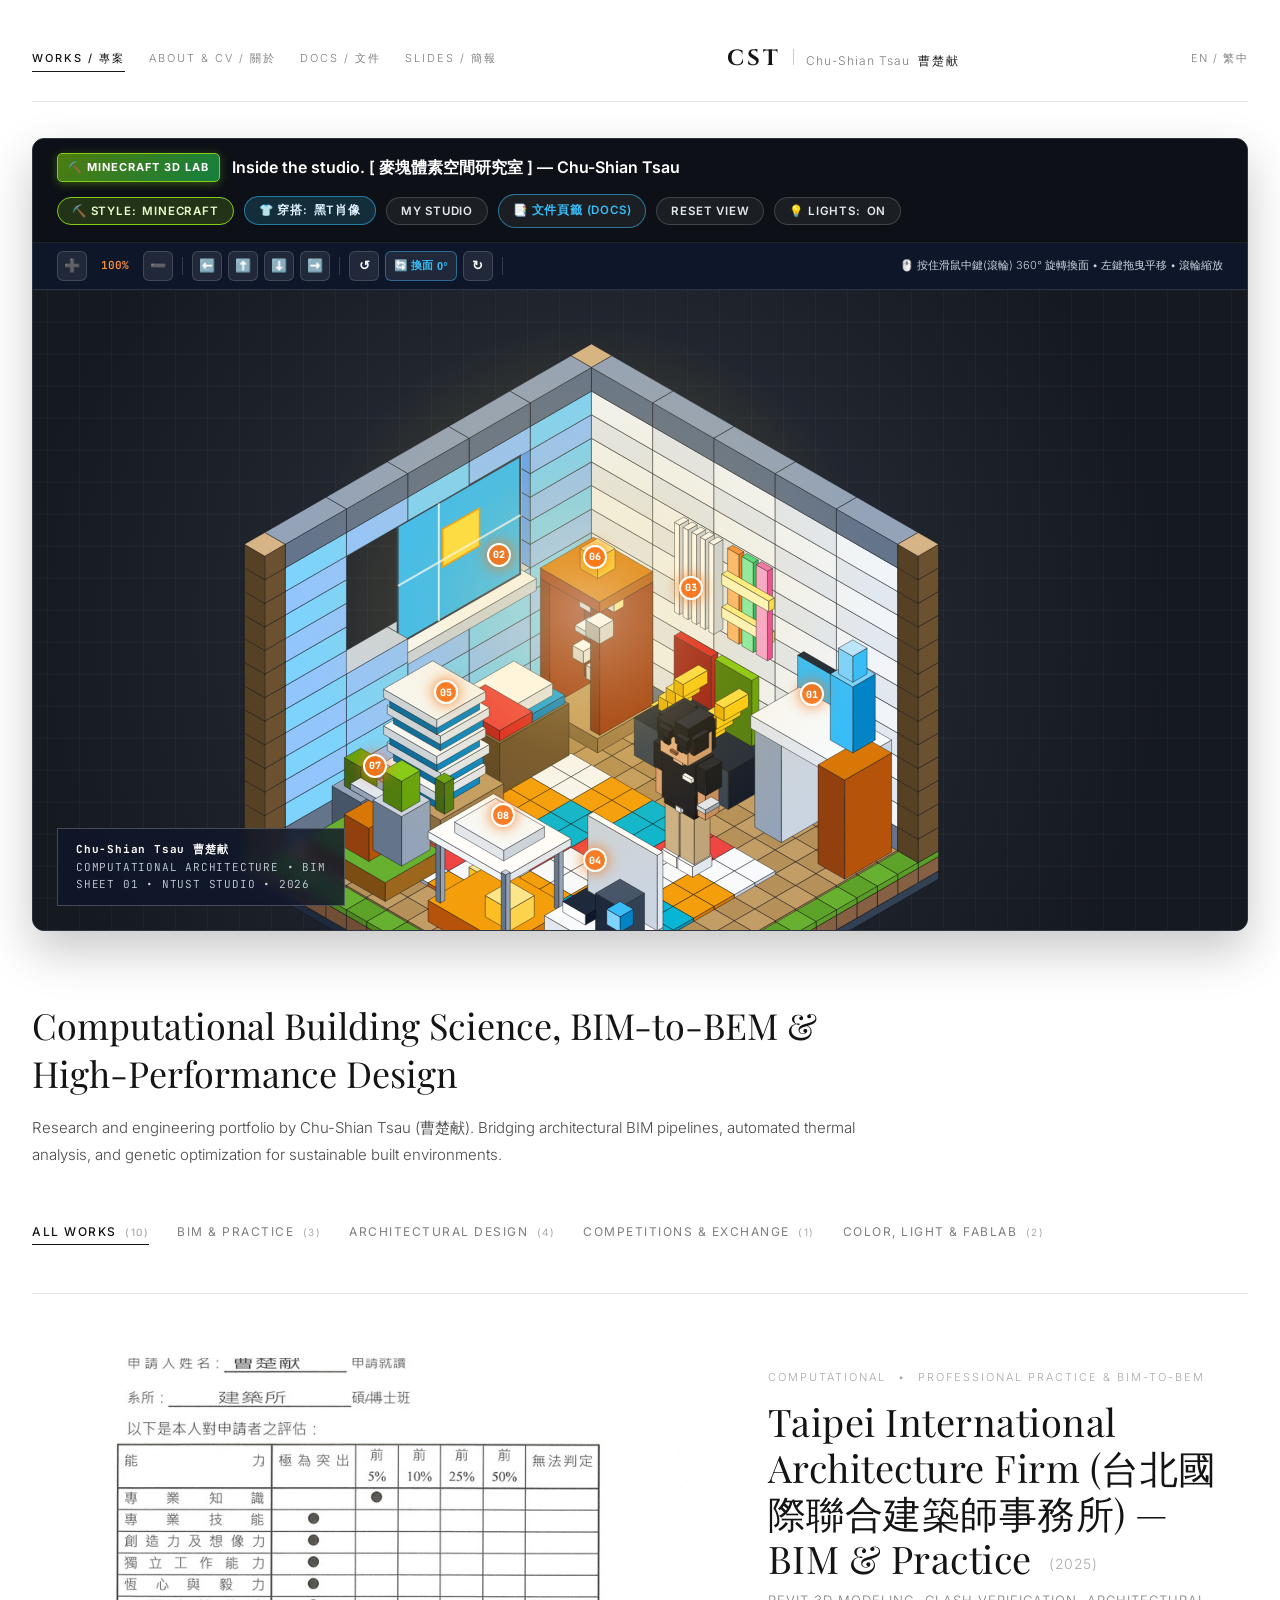
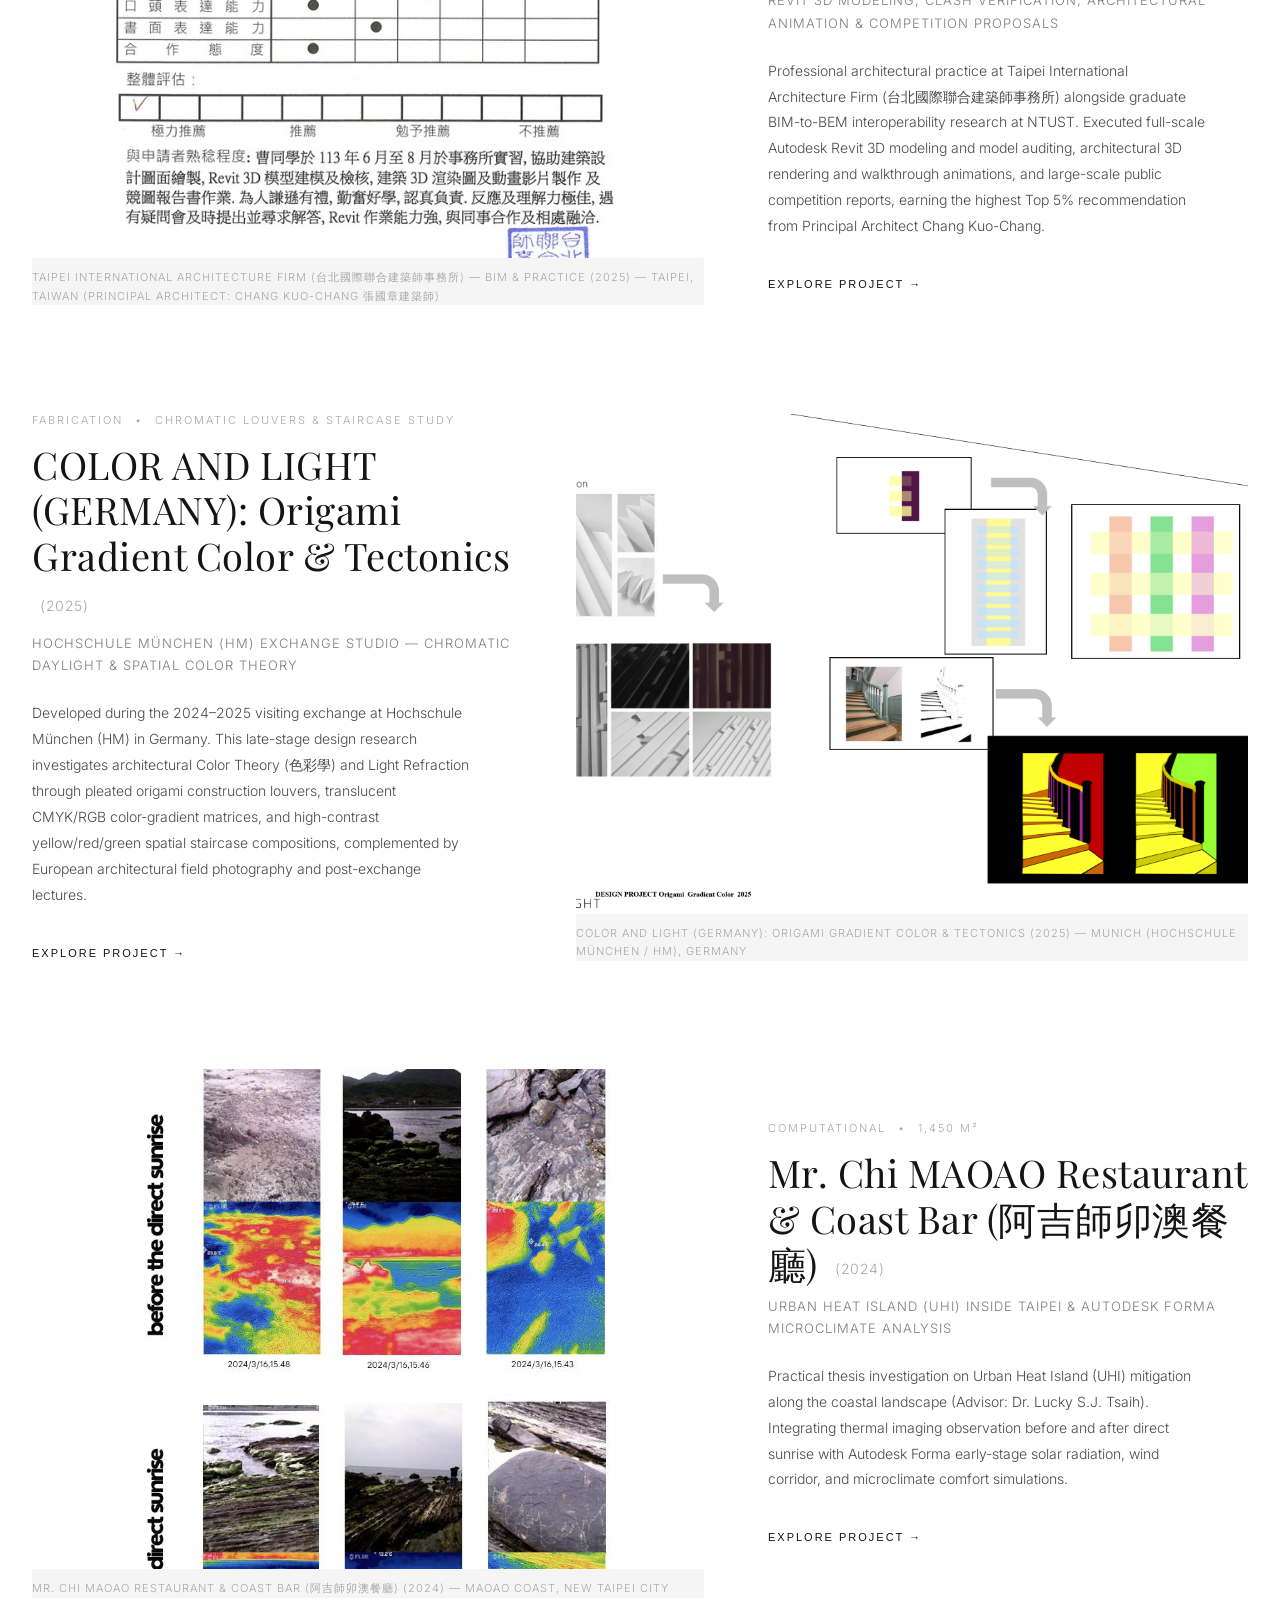
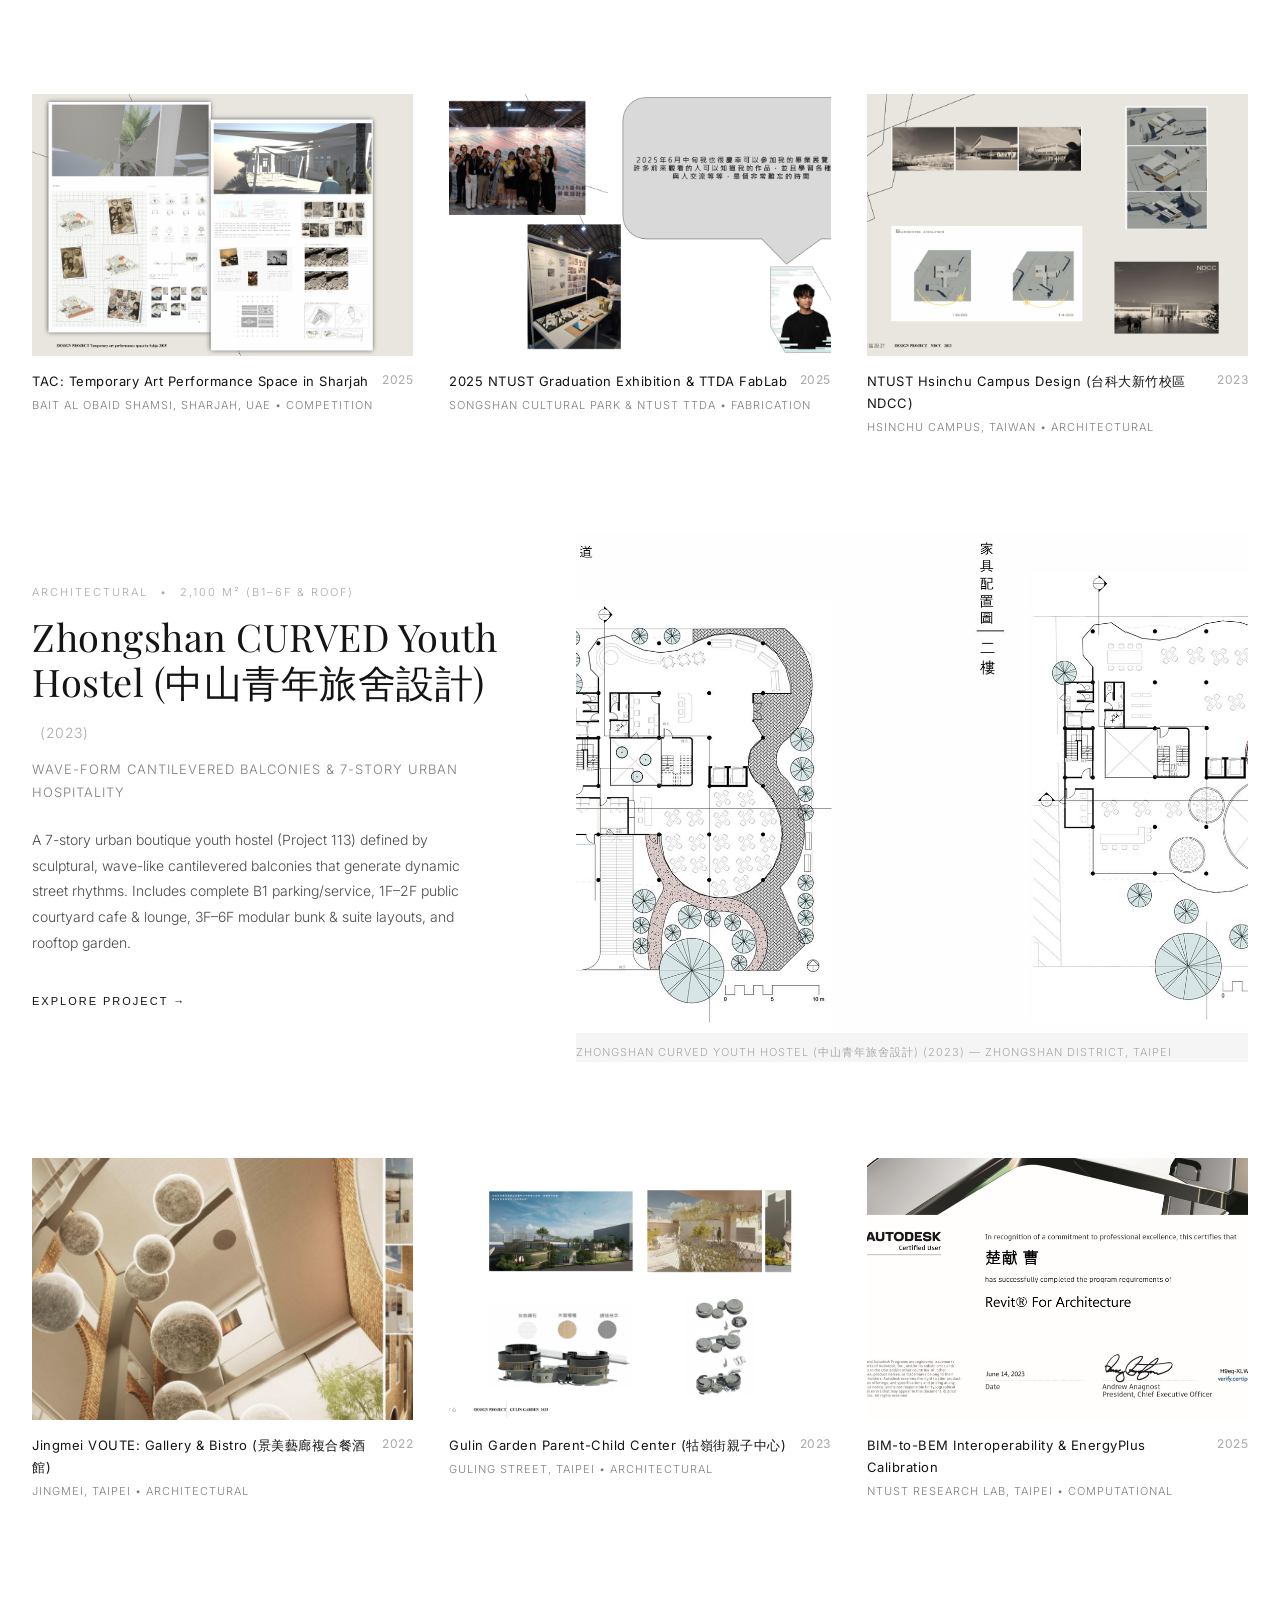
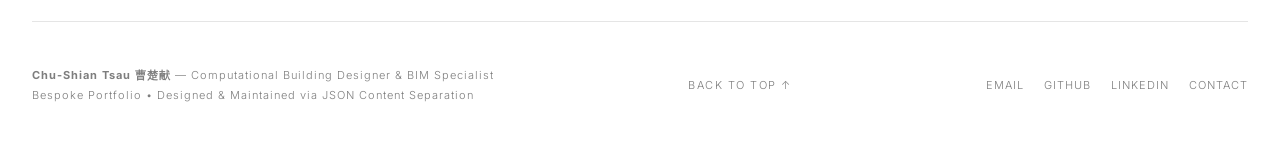
==== commit 874c0e12: "feat(portfolio): add Jingmei VOUTE gallery & bistro atrium spheres rendering to project & 3D studio " ====
--- a/index.html
+++ b/index.html
@@ -691,11 +691,11 @@
           </span>
         </div>
 
-        <div class="home-pin" id="home-pin-wardrobe" onclick="toggleHomeHotspot('wardrobe', event)" title="點擊展開 / 收合：06 • 景美 VOUTE 藝廊 & 新竹校區 NDCC">
+        <div class="home-pin" id="home-pin-wardrobe" onclick="toggleHomeHotspot('wardrobe', event)" title="點擊展開 / 收合：06 • 景美 VOUTE 藝廊複合餐酒館">
           <span class="home-pin-dot">06</span>
           <span class="home-pin-label">
-            <img class="home-pin-thumb" src="./assets/studio/voute_gallery_atrium.jpg" alt="VOUTE & NDCC">
-            06 • 景美 VOUTE 藝廊 &amp; 新竹校區 NDCC
+            <img class="home-pin-thumb" src="./assets/studio/voute_atrium_spheres.jpg" alt="Jingmei VOUTE Gallery & Bistro">
+            06 • 景美藝廊複合餐酒館 (VOUTE)
           </span>
         </div>
 
@@ -927,12 +927,13 @@
       },
       wardrobe: {
         projectId: 'voute-gallery-bistro',
-        tag: 'SELECTED PROJECT • 06 • VOUTE ATRIUM & NDCC CAMPUS',
-        title: '景美 VOUTE 藝廊複合餐酒館 & 台科大新竹校區 (NDCC)',
-        sub: 'JINGMEI & HSINCHU • 2022–2023 • MASONRY ARCH & SUNSHINE CAMPUS',
-        desc: '景美 5 層樓紅磚拱挑高藝廊複合餐酒館（1FL文創、2FL–4FL挑高藝廊、5FL餐酒館、RFL空中酒吧）與台科大新竹校區日照分析校園設計。',
-        image: './assets/studio/voute_gallery_atrium.jpg',
+        tag: 'SELECTED PROJECT • 06 • JINGMEI GALLERY & BISTRO',
+        title: '景美藝廊複合餐酒館 (Jingmei VOUTE: Gallery & Bistro)',
+        sub: 'JINGMEI, TAIPEI • 2022–2023 • 5F MASONRY ARCH ATRIUM & SPHERES',
+        desc: '景美 5 層樓紅磚拱挑高藝廊複合餐酒館：3FL–4FL 藝廊挑高中庭懸掛漂浮編織球體裝置，串聯 1FL 文創商店、2FL 本土藝廊、5FL 餐酒館與 RFL 空中酒吧（含台科大新竹校區 NDCC 日照設計）。',
+        image: './assets/studio/voute_atrium_spheres.jpg',
         gallery: [
+          './assets/studio/voute_atrium_spheres.jpg',
           './assets/studio/voute_gallery_atrium.jpg',
           './assets/studio/voute_axon_p09.jpg',
           './assets/studio/voute_section.jpg',
@@ -941,14 +942,14 @@
           './assets/studio/ndcc_plans_p13.jpg',
           './assets/studio/ndcc_renders_p14.jpg'
         ],
-        year: 2023,
+        year: 2022,
         category: 'architectural',
-        location: 'Jingmei, Taipei & NTUST Hsinchu Campus',
-        area: '980 m² (VOUTE) & 4,800 m² (NDCC)',
+        location: 'Jingmei, Taipei (台北景美)',
+        area: '980 m² (1FL–5FL & RFL Sky Bar)',
         details: {
-          concept: 'VOUTE 透過連續紅磚拋物線拱廊與三、四樓挑高漂浮球體燈飾中庭，串聯文創商店、本土藝術展覽與空中酒吧；NDCC 台科大新竹校區則以 10:00 與 14:00 太陽軌跡日照分析（Sunshine Analysis）形塑綠意中庭與教學研究量體。',
-          materials: 'Hand-laid red clay masonry arches, suspended spherical luminaires, fair-faced concrete sun-breakers, low-E campus glazing.',
-          awards: 'NTUST Design Studio Projects: VOUTE (2022) & NDCC Hsinchu Campus (2023)'
+          concept: 'VOUTE 景美藝廊複合餐酒館透過連續紅磚拱廊與三、四樓藝廊挑高中庭懸掛之多顆半透明漂浮編織球體裝置，將自然天光與立體雕塑視野引入展覽空間，垂直串聯 1FL 文創商店、2FL–4FL 藝廊、5FL 餐酒館與 RFL 面河空中酒吧。',
+          materials: '紅磚砌築拱廊 (Red Clay Masonry Arches)、挑高中庭漂浮編織球體裝置 (Suspended Woven Sphere Luminaires)、白色鋼構空橋與平台.',
+          awards: 'NTUST Architectural Design Studio • Jingmei VOUTE Gallery & Bistro (2022)'
         },
         pos3D: { x: 22, y: 78, z: 20 },
         targetZoom: 1.35
@@ -1380,18 +1381,22 @@
         // ============================================================================
 
         // CORNER 06 (Back-Left Corner: bx 0.4..3.5, bz 0.3..3.2)
-        // [06 • 景美 VOUTE 紅磚拱藝廊複合餐酒館 & 台科大新竹校區 NDCC]
-        // 5-Story Red-Brick Arch Atrium Cutaway Model with Floating Spherical Pendant Lights
+        // [06 • 景美藝廊複合餐酒館 VOUTE — 紅磚拱廊挑高中庭與漂浮球體裝置]
         addVoxel(0.4, 0, 0.3, 3.1, 0.6, 2.9, '#c29d66', '#9e7c4b', '#87693e', 2); // Timber model plinth
-        // Red-brick masonry outer walls & arch piers
-        addVoxel(0.5, 0.6, 0.4, 2.9, 5.2, 0.5, '#b45309', '#9a3412', '#7c2d12', 4); // Back brick wall
-        addVoxel(0.5, 0.6, 0.4, 0.5, 5.2, 2.6, '#b45309', '#9a3412', '#7c2d12', 5); // Left brick arch pier
-        addVoxel(2.9, 0.6, 0.4, 0.5, 5.2, 2.6, '#b45309', '#9a3412', '#7c2d12', 6); // Right brick arch pier
-        addVoxel(0.5, 5.8, 0.4, 2.9, 0.5, 2.6, '#d97706', '#b45309', '#9a3412', 10); // Rooftop Sky Bar cornice
-        // Floating Glowing Spherical Atrium Luminaires (from VOUTE Page 10)
-        addVoxel(1.3, 3.8, 1.3, 0.65, 0.65, 0.65, '#fef08a', '#fde047', '#facc15', 12);
-        addVoxel(2.1, 2.6, 1.6, 0.55, 0.55, 0.55, '#ffffff', '#fef08a', '#fde047', 14);
-        addVoxel(1.5, 6.3, 1.2, 0.9, 0.9, 0.9,
+        // Red-brick masonry outer walls & arch piers (matching the red-brick arches in voute_atrium_spheres.jpg)
+        addVoxel(0.5, 0.6, 0.4, 2.9, 5.2, 0.45, '#b45309', '#9a3412', '#7c2d12', 4); // Back red-brick wall
+        addVoxel(0.5, 0.6, 0.4, 0.45, 5.2, 2.6, '#b45309', '#9a3412', '#7c2d12', 5); // Left red-brick arch pier
+        addVoxel(2.95, 0.6, 0.4, 0.45, 5.2, 2.6, '#b45309', '#9a3412', '#7c2d12', 6); // Right red-brick arch pier
+        // White gallery mezzanine bridge & railing inside atrium
+        addVoxel(0.95, 3.2, 0.85, 2.0, 0.22, 0.9, '#f8fafc', '#e2e8f0', '#cbd5e1', 8);
+        addVoxel(0.5, 5.8, 0.4, 2.9, 0.45, 2.6, '#d97706', '#b45309', '#9a3412', 10); // Rooftop Sky Bar cornice
+        // Cluster of 5 Floating Translucent Woven Spherical Installations inside the Atrium
+        addVoxel(1.15, 4.3, 1.15, 0.58, 0.58, 0.58, '#ffffff', '#e7e5e4', '#d6d3d1', 12);
+        addVoxel(1.85, 3.6, 1.45, 0.68, 0.68, 0.68, '#fafaf9', '#d6d3d1', '#a8a29e', 13);
+        addVoxel(1.35, 2.5, 1.75, 0.52, 0.52, 0.52, '#ffffff', '#e7e5e4', '#d6d3d1', 14);
+        addVoxel(2.15, 4.7, 1.05, 0.48, 0.48, 0.48, '#fef3c7', '#fde68a', '#d6d3d1', 15);
+        addVoxel(1.65, 1.6, 1.35, 0.56, 0.56, 0.56, '#fafaf9', '#e7e5e4', '#d6d3d1', 14);
+        addVoxel(1.5, 6.25, 1.2, 0.85, 0.85, 0.85,
           homeLightOn ? '#fef08a' : '#38bdf8',
           homeLightOn ? '#facc15' : '#0284c7',
           homeLightOn ? '#eab308' : '#0369a1',
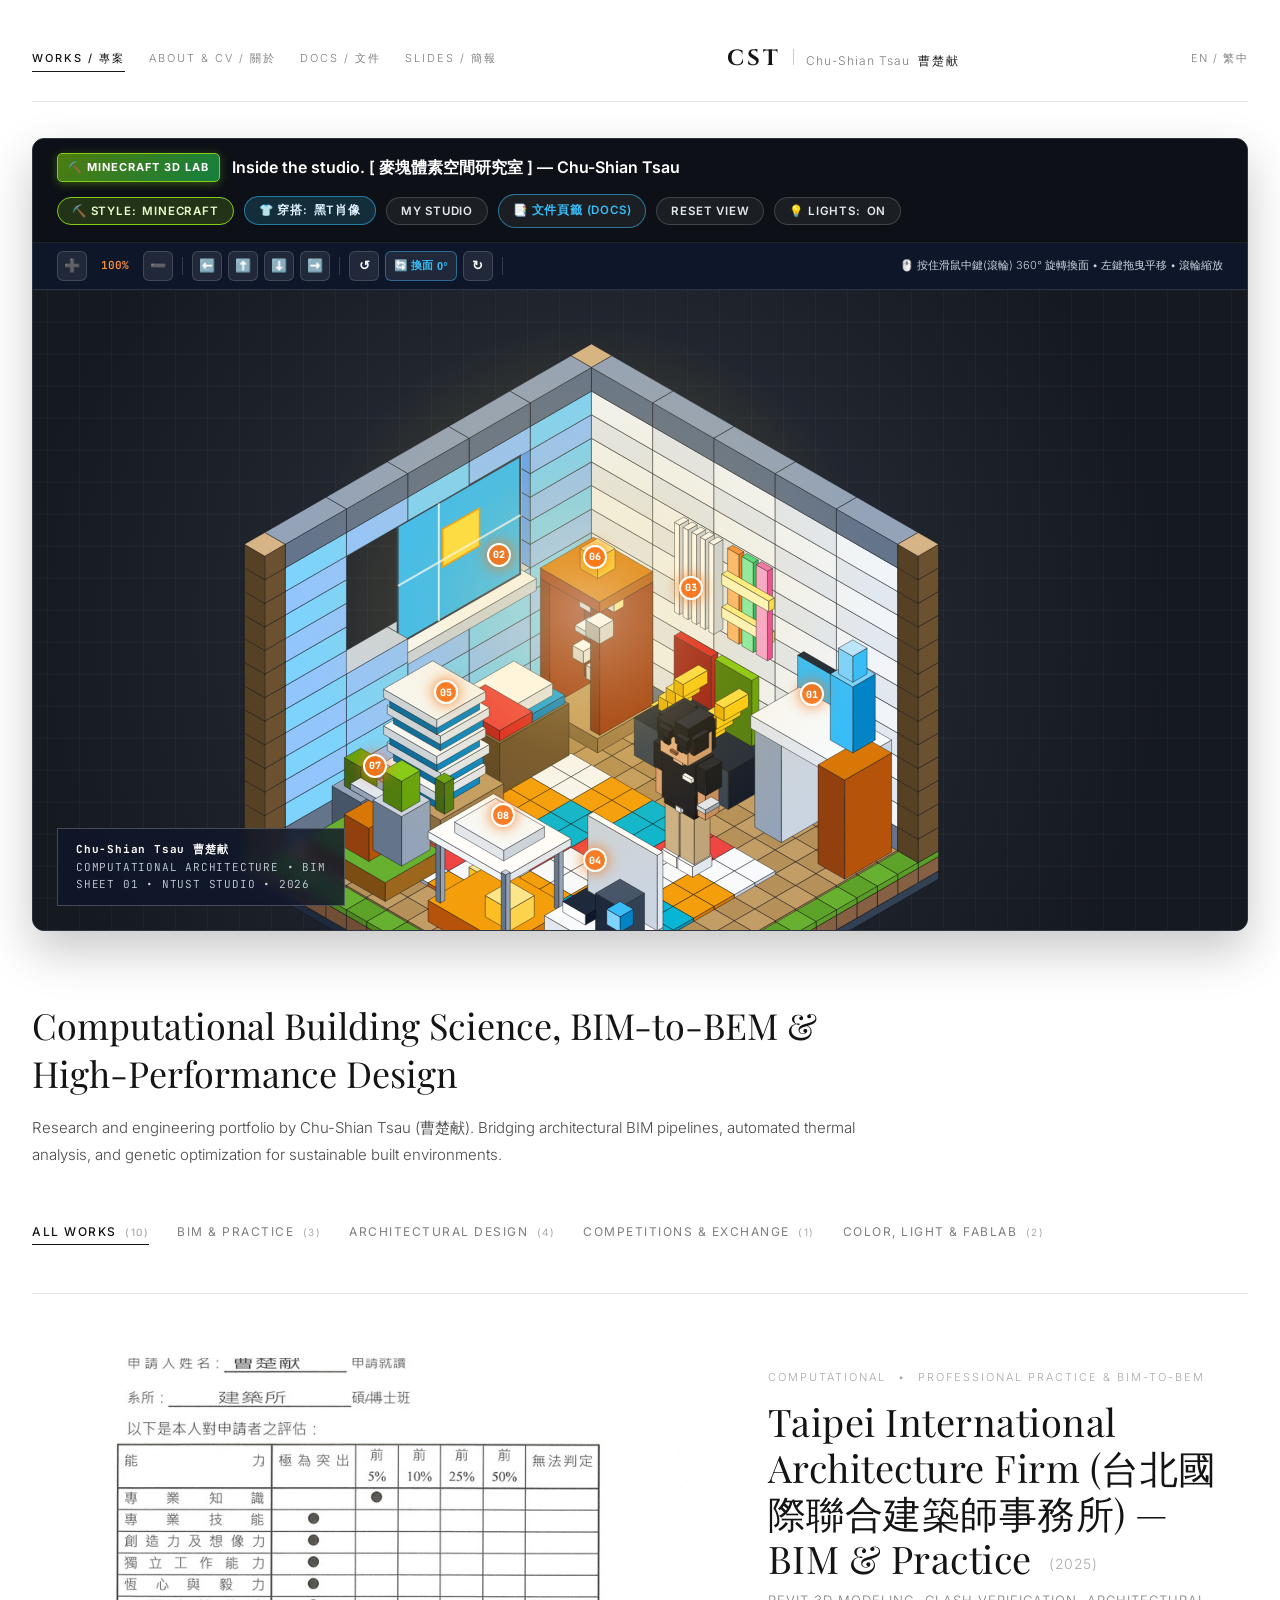
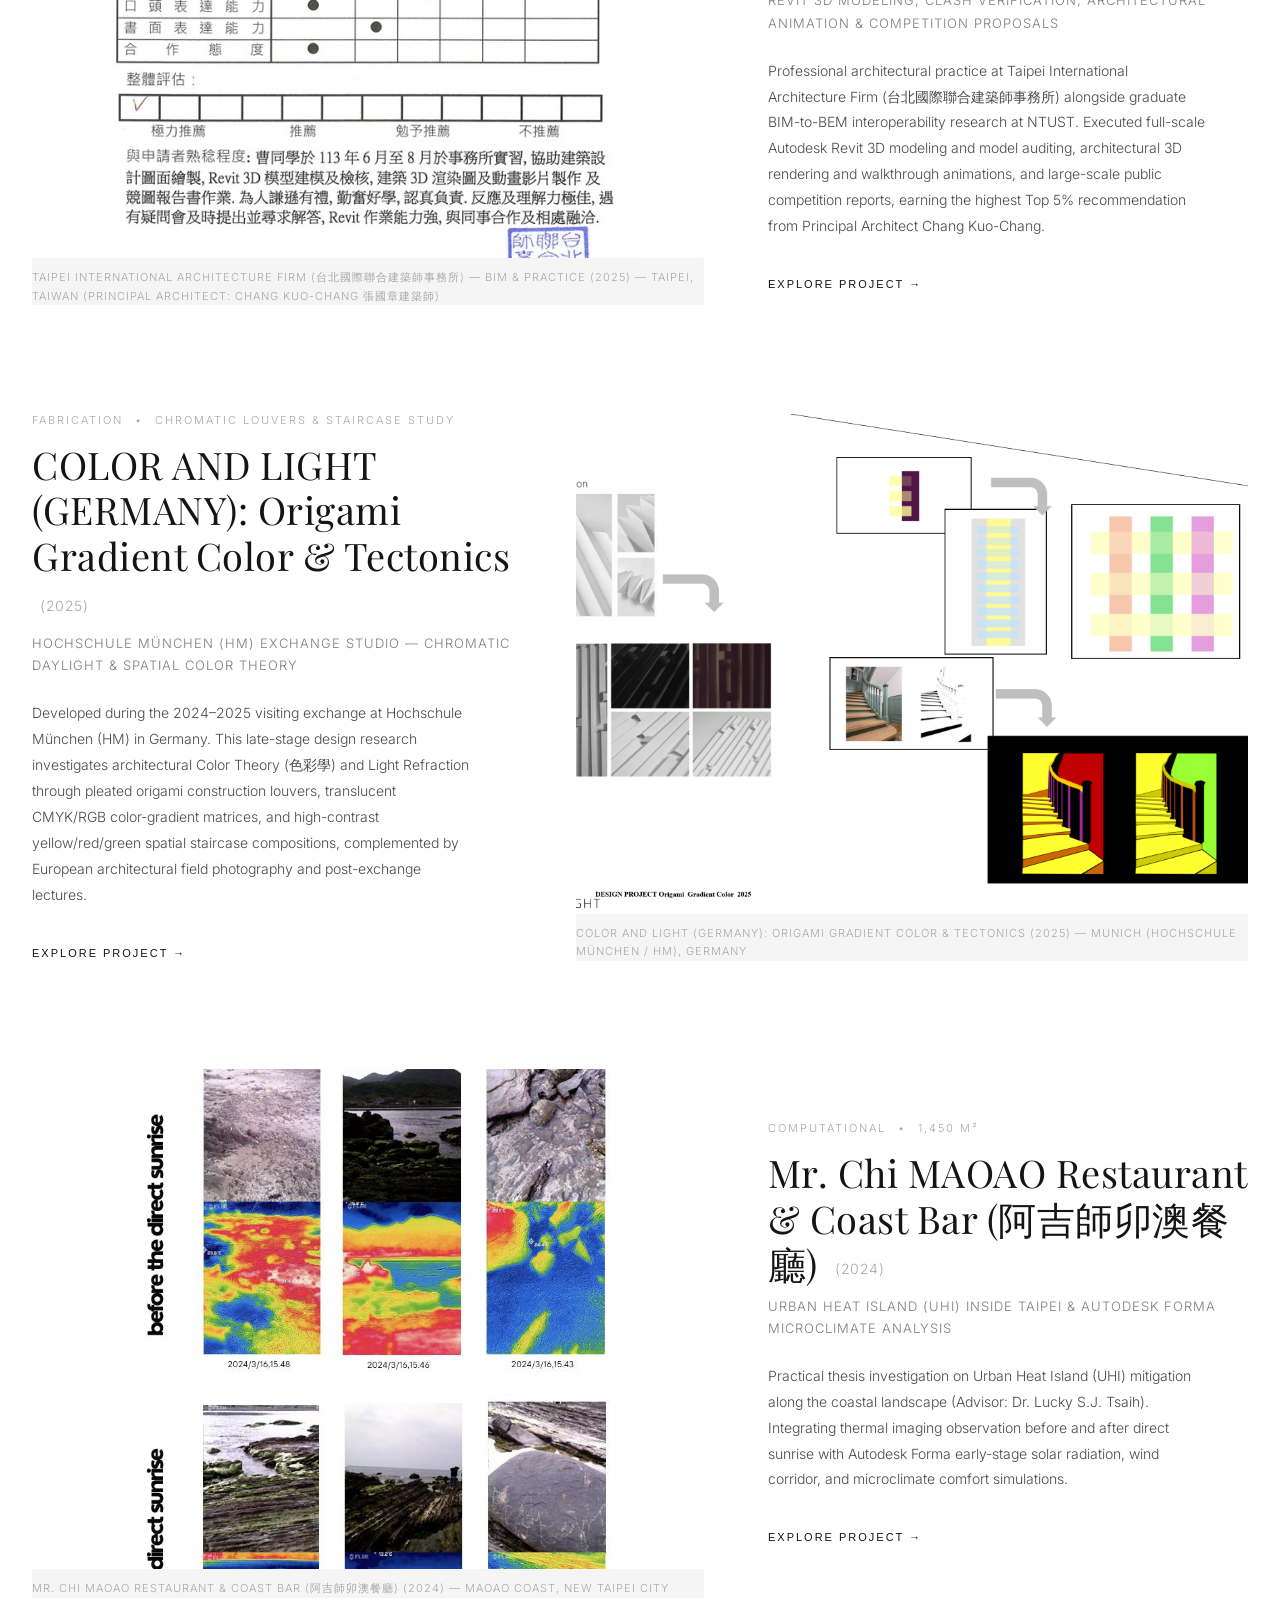
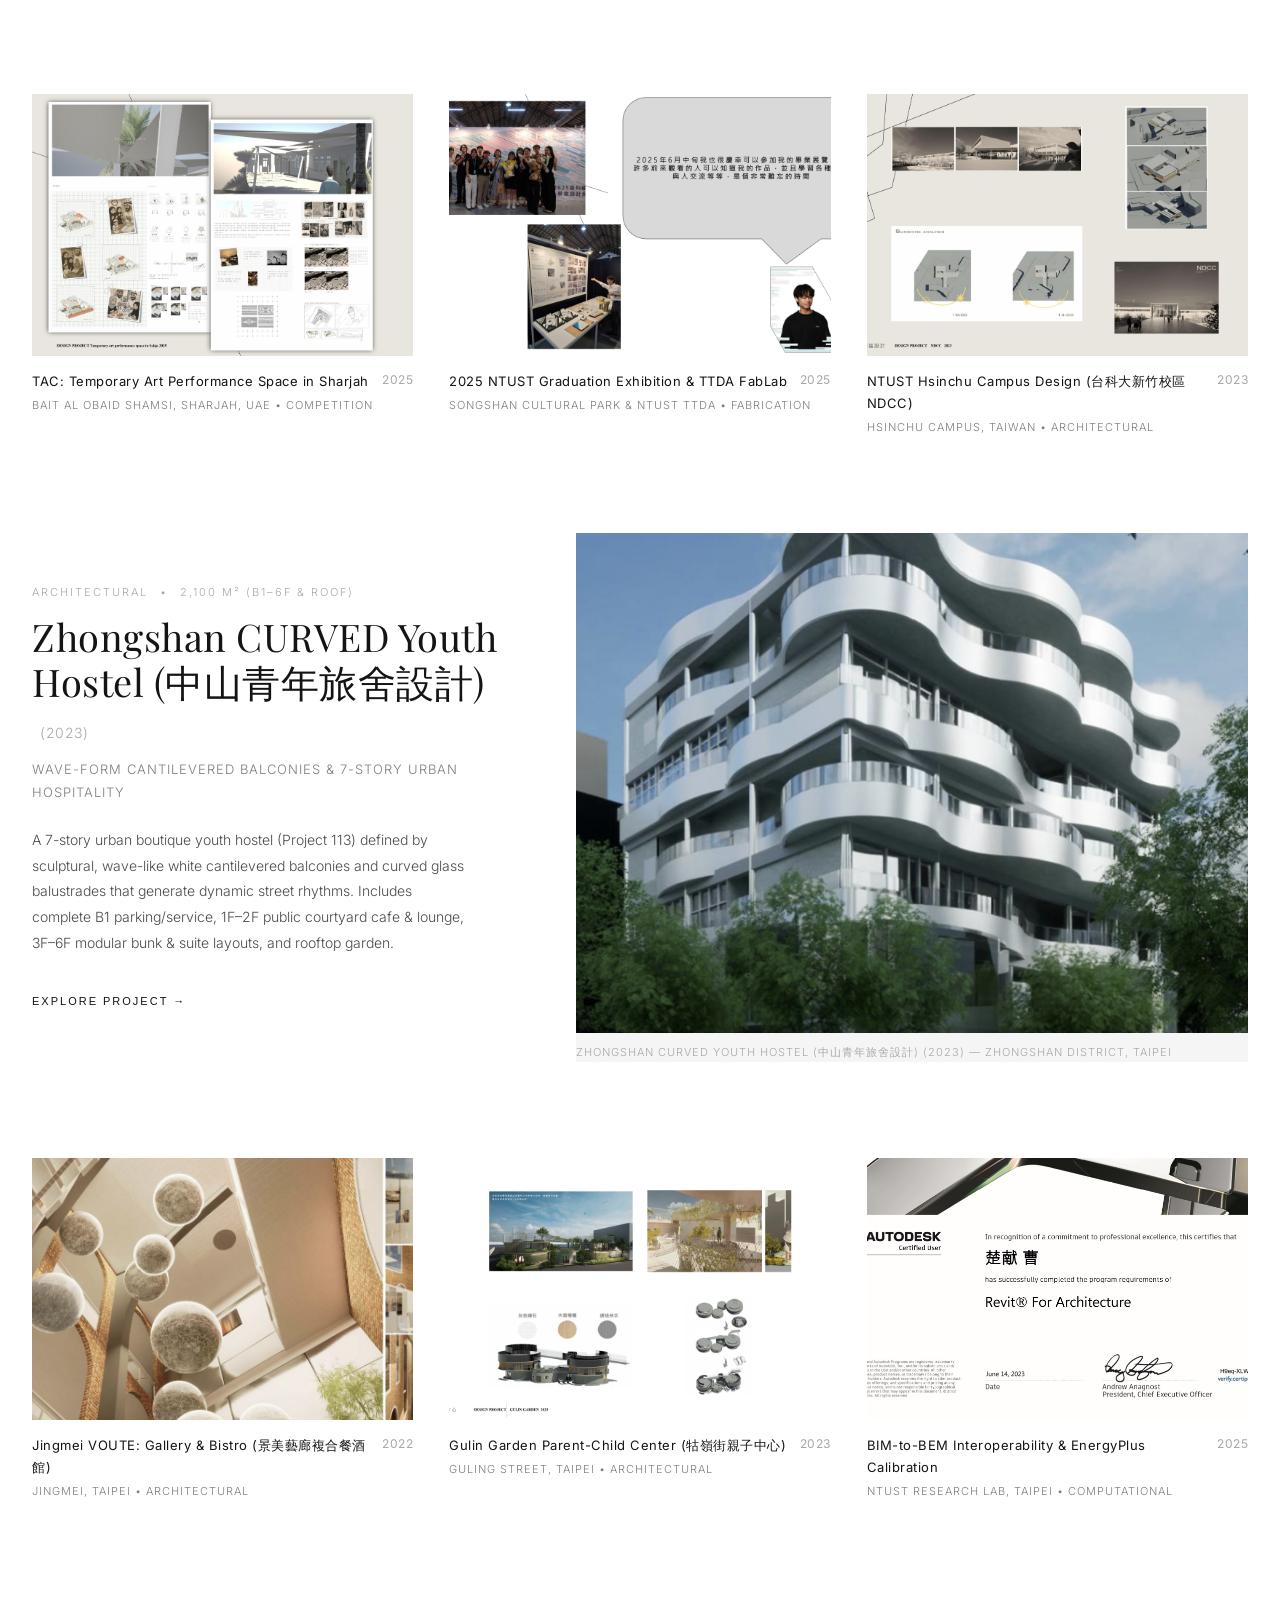
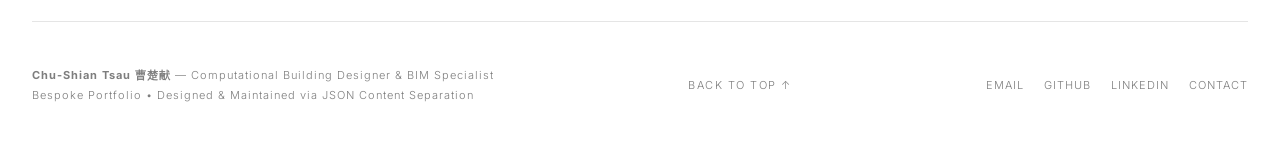
==== commit 33e0fda3: "feat(portfolio): add Zhongshan CURVED Youth Hostel exterior rendering to project & 3D studio hotspot" ====
--- a/index.html
+++ b/index.html
@@ -686,8 +686,8 @@
         <div class="home-pin" id="home-pin-daybed" onclick="toggleHomeHotspot('daybed', event)" title="點擊展開 / 收合：05 • 中山 CURVED 青年旅舍 (7F波浪模型)">
           <span class="home-pin-dot">05</span>
           <span class="home-pin-label">
-            <img class="home-pin-thumb" src="./assets/studio/curved_hostel_exterior.jpg" alt="CURVED Hostel">
-            05 • 中山 CURVED 青年旅舍 (7F波浪模型)
+            <img class="home-pin-thumb" src="./assets/studio/curved_hostel_render.png" alt="CURVED Hostel">
+            05 • 中山青年旅舍設計 (CURVED)
           </span>
         </div>
 
@@ -904,11 +904,12 @@
       daybed: {
         projectId: 'curved-hostel',
         tag: 'SELECTED PROJECT • 05 • ARCHITECTURAL DESIGN (PROJECT 113)',
-        title: '中山 CURVED 青年旅舍設計 (7F 波浪懸挑陽台建築)',
+        title: '中山青年旅舍設計 (Zhongshan CURVED Youth Hostel)',
         sub: 'ZHONGSHAN DISTRICT, TAIPEI • 2023 • 2,100 m² (B1–6F & RF)',
-        desc: '7 層樓都會精品青年旅舍（Project 113）：以流線型波浪懸挑陽台創造動態街景韻律与被動式遮陽，含完整 B1–6F 及屋頂家具配置圖。',
-        image: './assets/studio/curved_hostel_exterior.jpg',
+        desc: '7 層樓都會精品青年旅舍（Project 113）：以白色流線波浪懸挑陽台與弧形玻璃欄杆創造動態街景韻律與被動式遮陽，含完整 B1–6F 及屋頂家具配置圖。',
+        image: './assets/studio/curved_hostel_render.png',
         gallery: [
+          './assets/studio/curved_hostel_render.png',
           './assets/studio/curved_hostel_exterior.jpg',
           './assets/studio/curved_plans1_p19.jpg',
           './assets/studio/curved_plans2_p20.jpg'
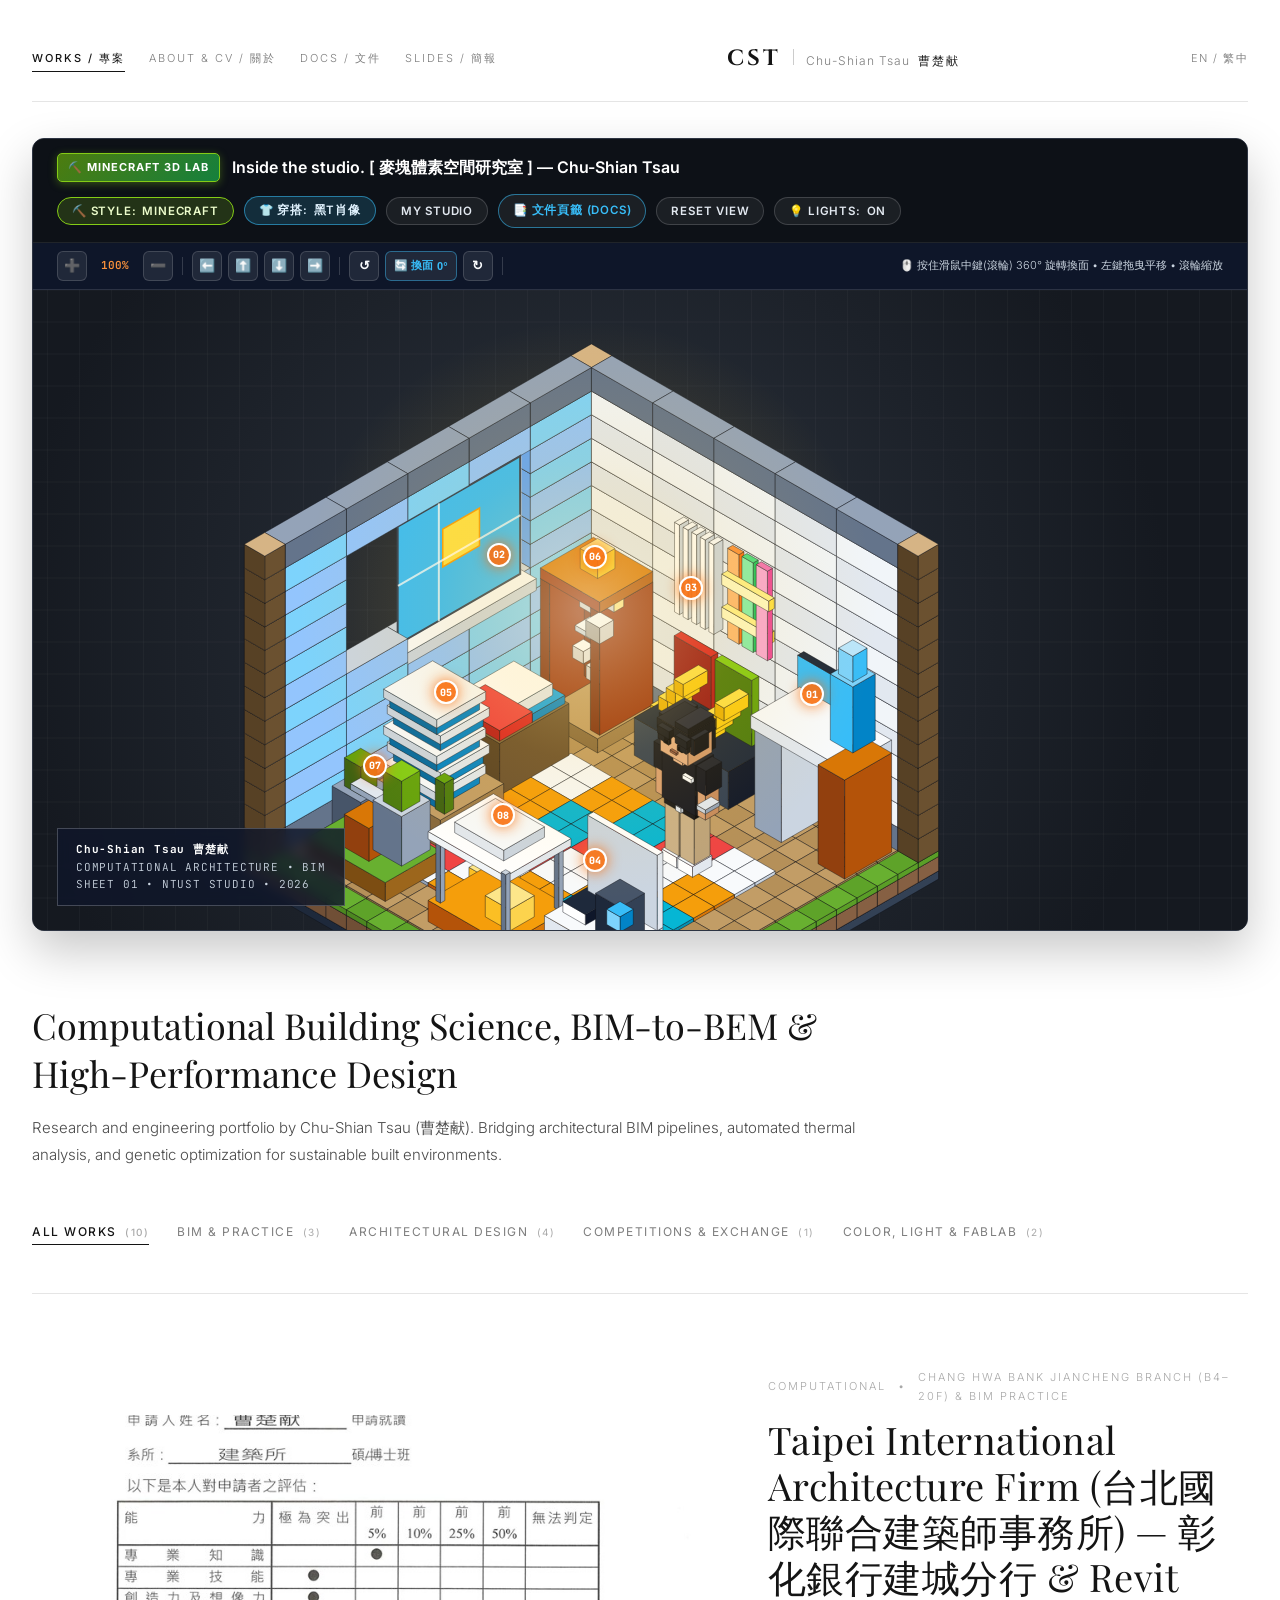
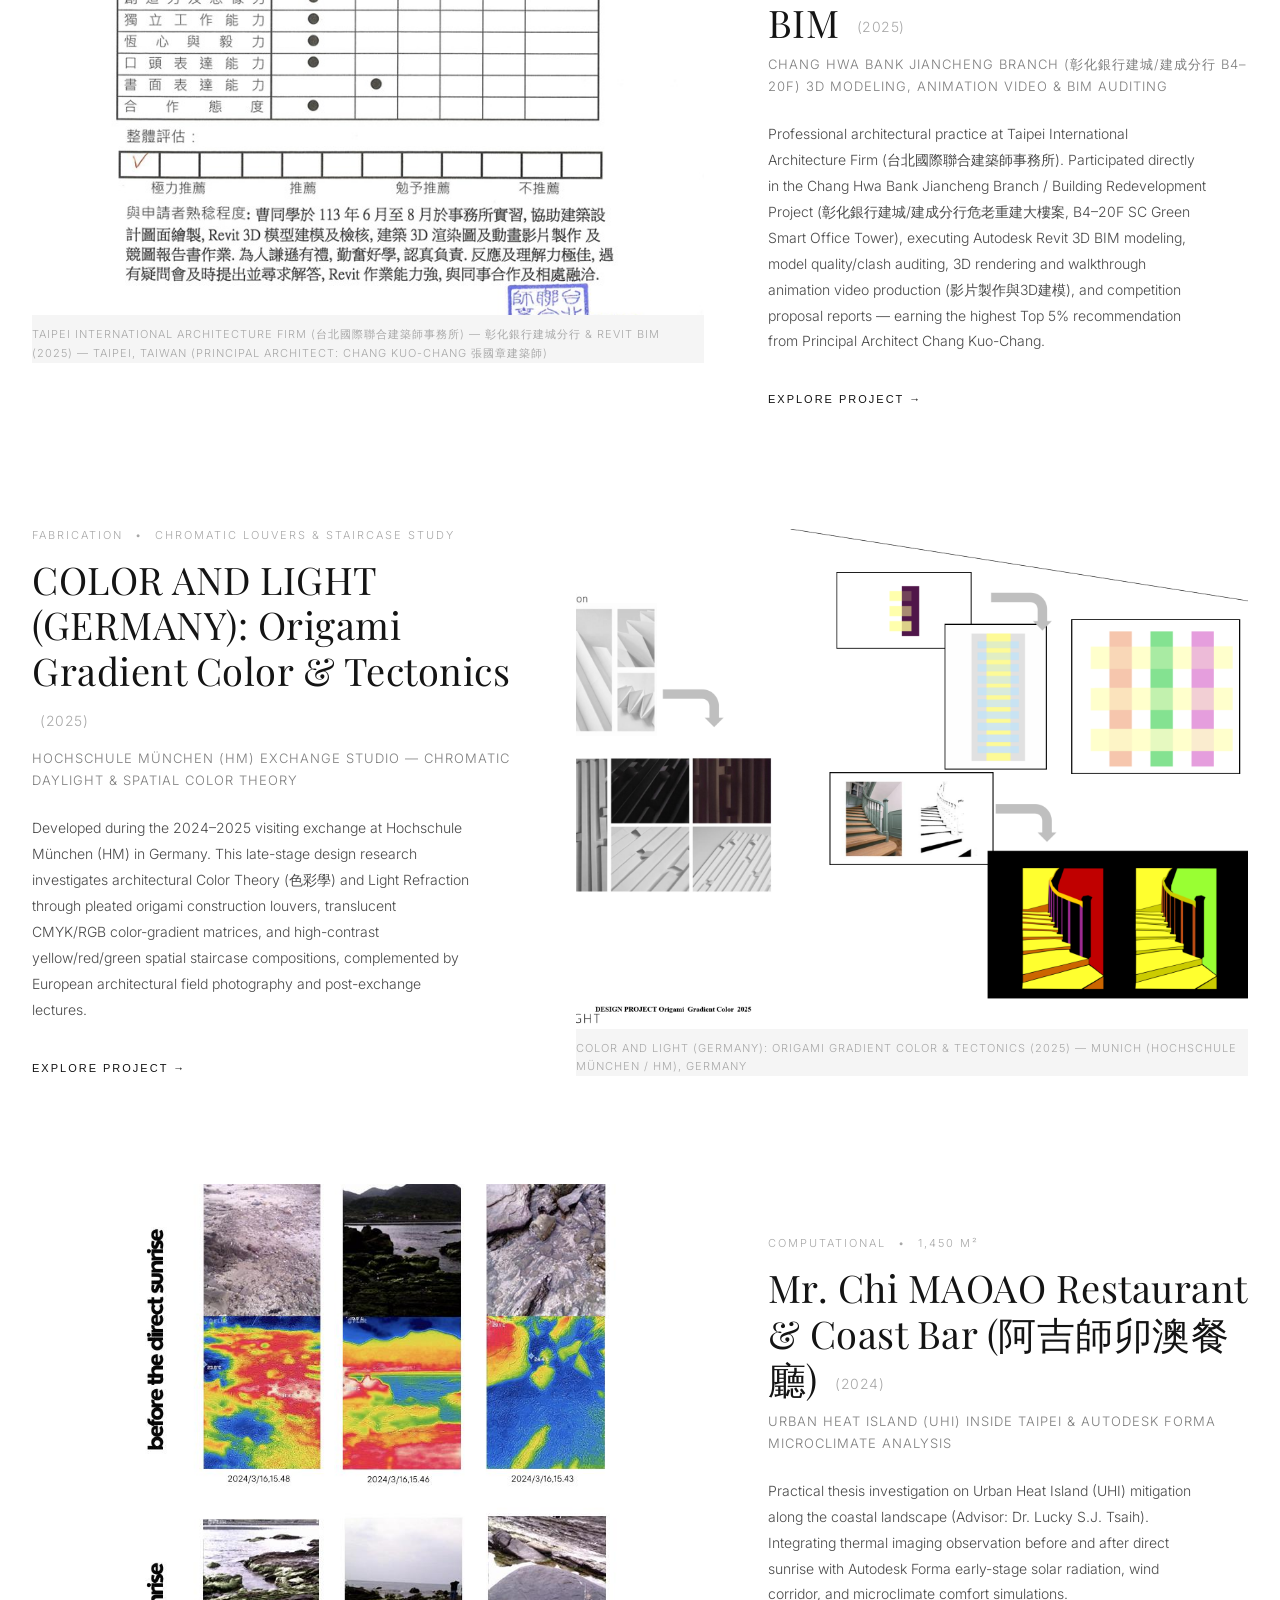
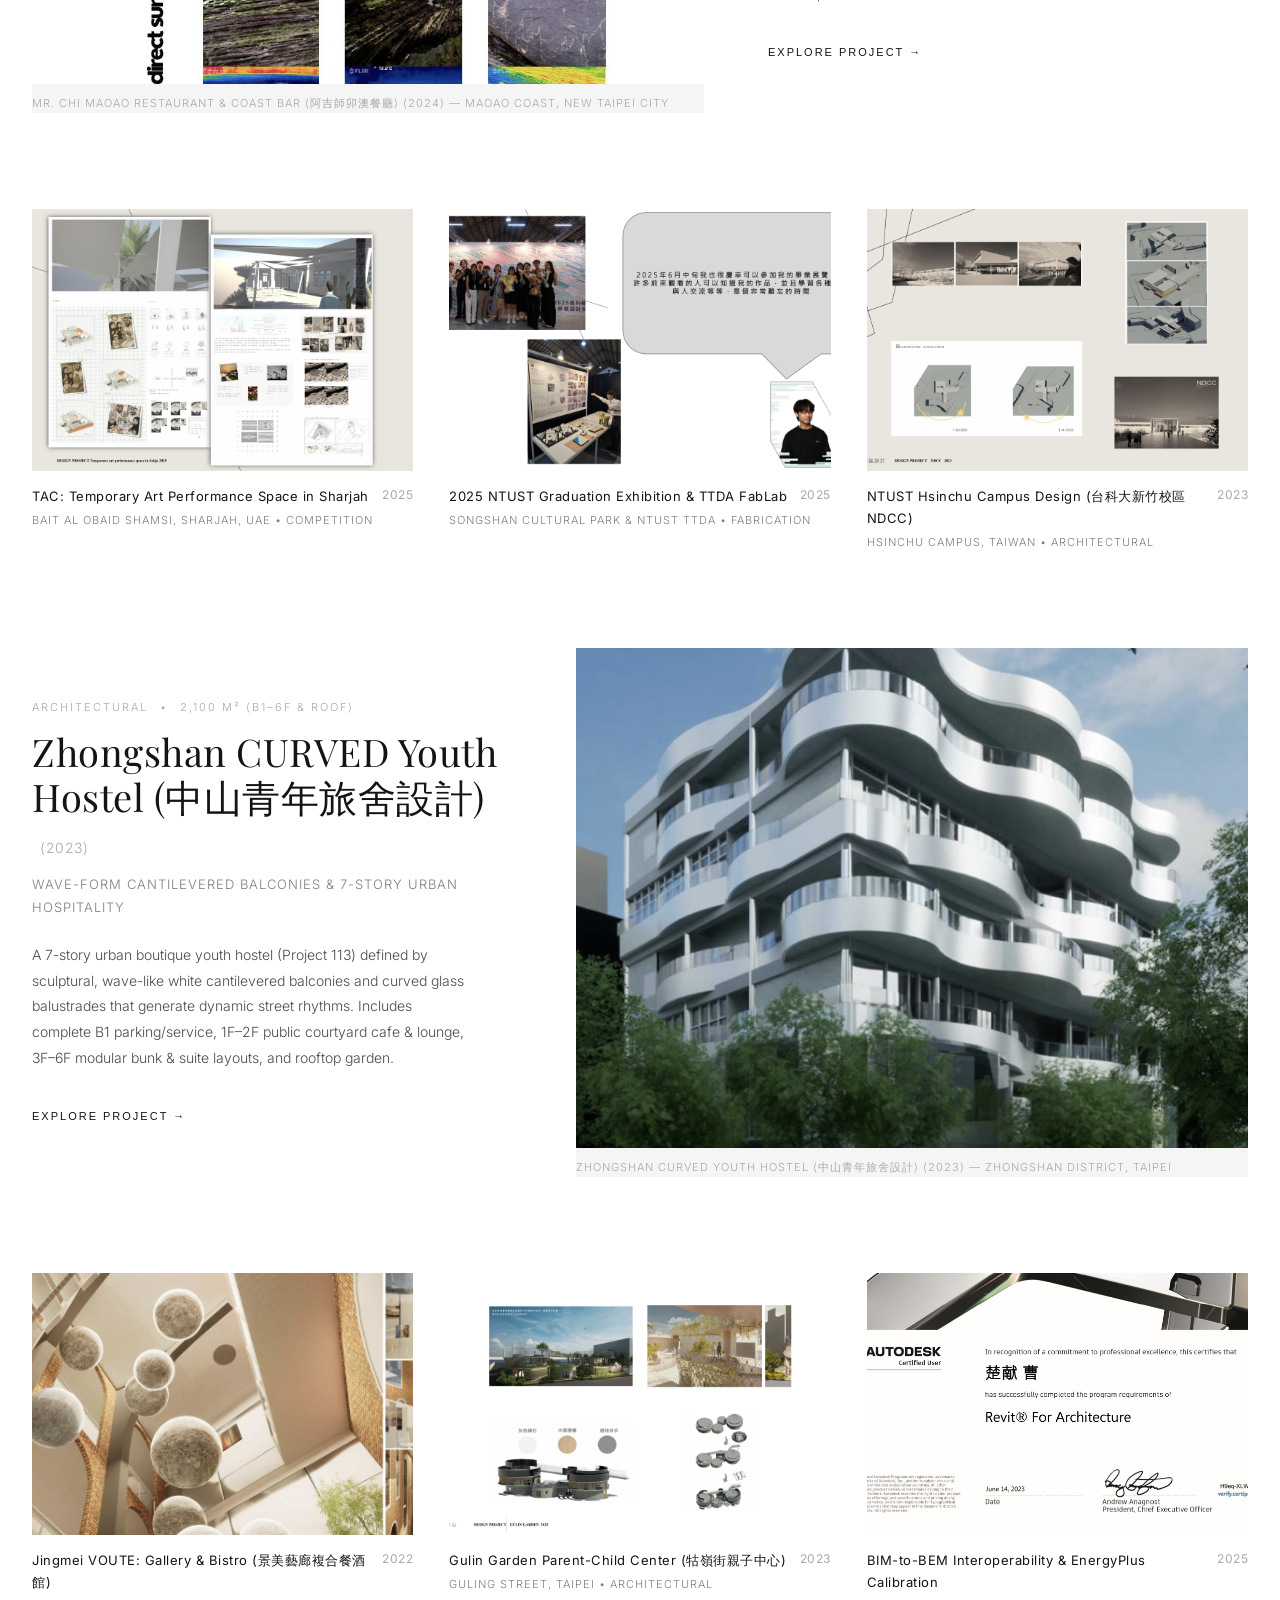
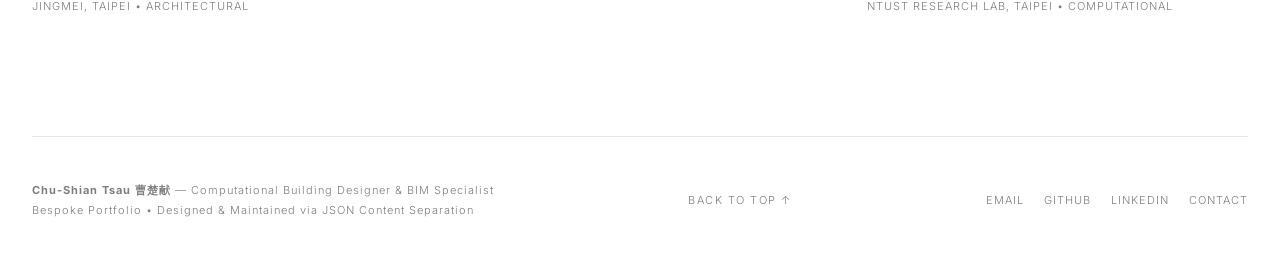
==== commit 1205a576: "feat(portfolio): add Chang Hwa Bank Jiancheng Branch 3D modeling & animation video production to Tai" ====
--- a/index.html
+++ b/index.html
@@ -651,11 +651,11 @@
         <canvas id="homeStudioCanvas" width="1360" height="640"></canvas>
 
         <!-- Interactive Hotspot Pins (8 Pins Placed on Bespoke Objects Across the 8 Room Corners, Collapsed by Default) -->
-        <div class="home-pin" id="home-pin-workstation" onclick="toggleHomeHotspot('workstation', event)" title="點擊展開 / 收合：01 • 台北聯合建築師事務所 & Revit BIM">
+        <div class="home-pin" id="home-pin-workstation" onclick="toggleHomeHotspot('workstation', event)" title="點擊展開 / 收合：01 • 台北國際聯合建築師事務所：彰化銀行建城分行 & Revit BIM">
           <span class="home-pin-dot">01</span>
           <span class="home-pin-label">
             <img class="home-pin-thumb" src="./assets/studio/rec_letter_chang.jpg" alt="Taipei United Architects">
-            01 • 台北聯合建築師事務所 &amp; Revit BIM
+            01 • 台北國際：彰化銀行建城分行 &amp; Revit BIM
           </span>
         </div>
 
@@ -802,9 +802,9 @@
       workstation: {
         projectId: 'taipei-united-architects',
         tag: 'SELECTED PROJECT • 01 • ARCHITECTURAL PRACTICE & BIM',
-        title: '台北國際聯合建築師事務所 — Revit 3D BIM 實務與渲染動畫',
-        sub: 'TAIPEI INTERNATIONAL ARCHITECTURE FIRM • 2024–2025 • TOP 5%',
-        desc: '主持建築師張國章極力推薦（Top 5%）：執行建築設計圖面繪製、Revit 3D 模型建模與檢核、3D 渲染動畫製作、競圖報告書與 BIM-to-BEM 能耗驗證。',
+        title: '台北國際聯合建築師事務所 — 彰化銀行建城分行 (影片製作與3D建模) & Revit BIM',
+        sub: 'TAIPEI INTERNATIONAL ARCHITECTURE FIRM • CHANG HWA BANK JIANCHENG BRANCH • TOP 5%',
+        desc: '參與「彰化銀行建城/建成分行危老重建大樓案（B4–20F 鋼骨智慧綠建築）」之 3D 模型建模與渲染動畫影片製作；獲主持建築師張國章極力推薦（Top 5%），涵蓋 Revit 3D 建模檢核、設計繪圖與競圖報告書。',
         image: './assets/studio/rec_letter_chang.jpg',
         gallery: [
           './assets/studio/rec_letter_chang.jpg',
@@ -815,11 +815,11 @@
         year: 2025,
         category: 'computational',
         location: 'Taipei International Architecture Firm (台北國際聯合建築師事務所)',
-        area: 'Revit 3D BIM, Animation & Competition Practice',
+        area: '彰化銀行建城分行 (B4–20F) 影片製作與建模 & Revit BIM',
         details: {
-          concept: '於台北國際聯合建築師事務所實習期間，負責大型建築專案之設計圖面繪製、Autodesk Revit 3D 建築資訊模型建模與跨專業碰撞檢核、3D 渲染圖及漫遊動畫影片製作，並參與競圖報告書編纂；同時結合臺科大 BIM-to-BEM 空間熱區自動化研究。',
-          materials: 'Autodesk Revit (ACU 原廠國際認證), Revit API (Python), Twinmotion / Lumion 3D 動畫, AutoCAD, EnergyPlus.',
-          awards: '台北國際聯合建築師事務所 張國章主持建築師「極力推薦 (Top 5%)」｜Autodesk Revit ACU 原廠國際認證'
+          concept: '於台北國際聯合建築師事務所實習期間，實際參與「彰化銀行建城/建成分行大樓興建案（地上20層、地下4層鋼骨綠色低碳智慧辦公大樓）」之 3D 建築建模與漫遊動畫影片製作；同時負責大型專案設計圖面繪製、Autodesk Revit 3D 模型建模與跨專業碰撞檢核及競圖報告書編纂。',
+          materials: 'Autodesk Revit (ACU 原廠國際認證), Revit API (Python), Twinmotion / Lumion 3D 動畫影片製作, AutoCAD, EnergyPlus.',
+          awards: '參與彰化銀行建城分行 3D 建模與動畫影片製作｜張國章主持建築師「極力推薦 (Top 5%)」｜Autodesk Revit ACU 原廠國際認證'
         },
         pos3D: { x: 146, y: 74, z: 22 },
         targetZoom: 1.35
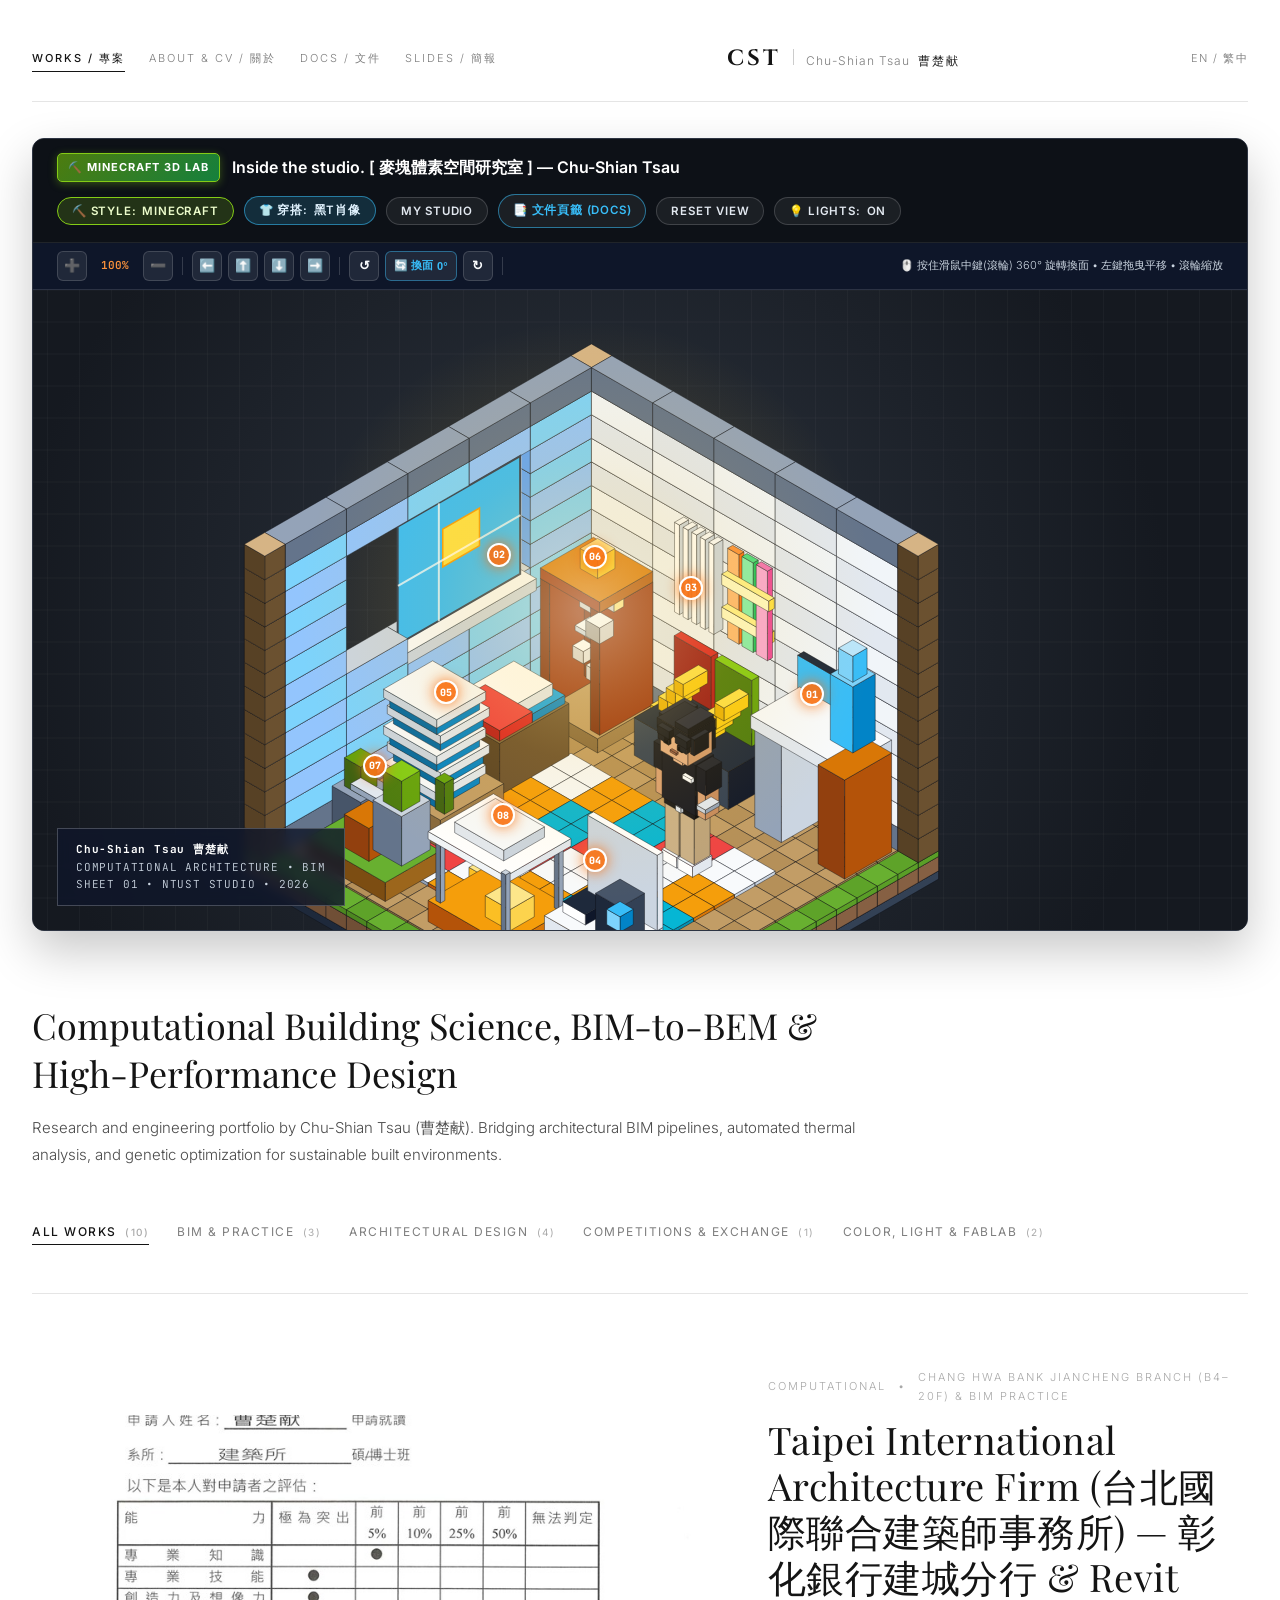
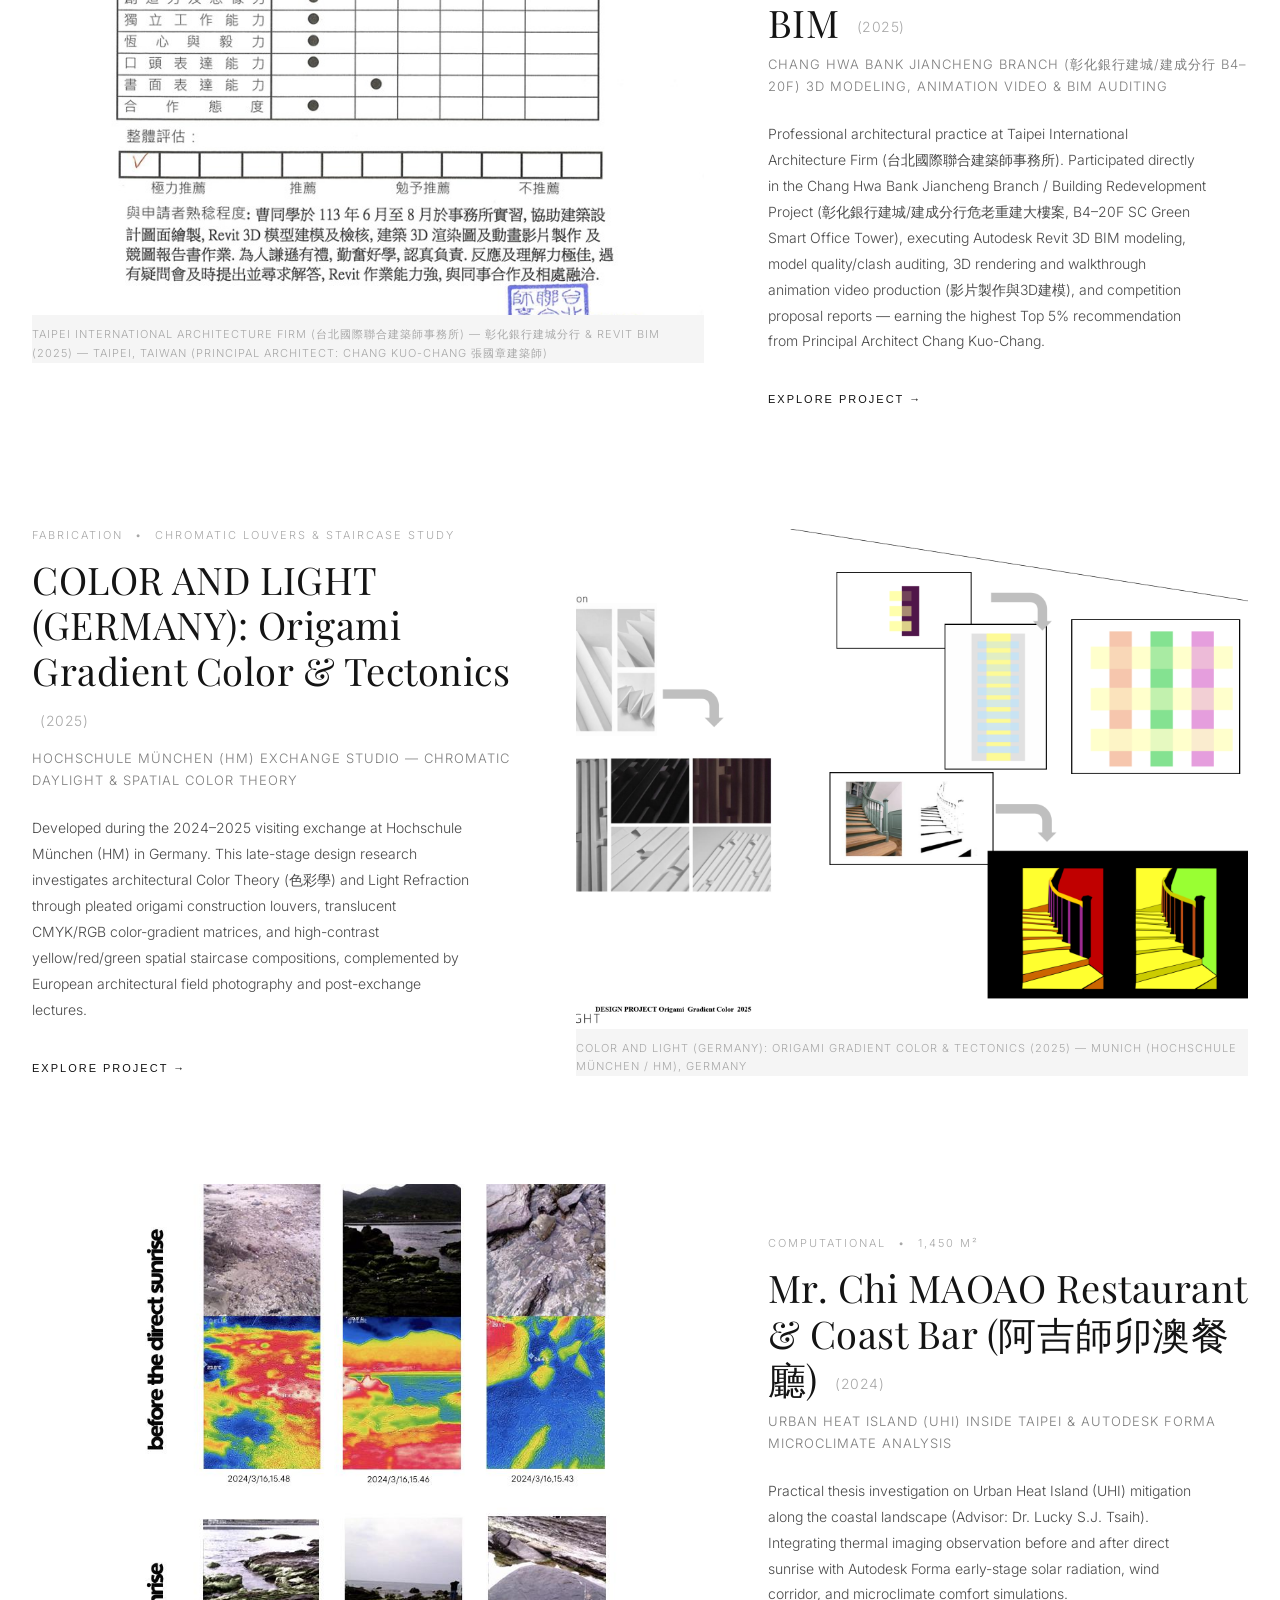
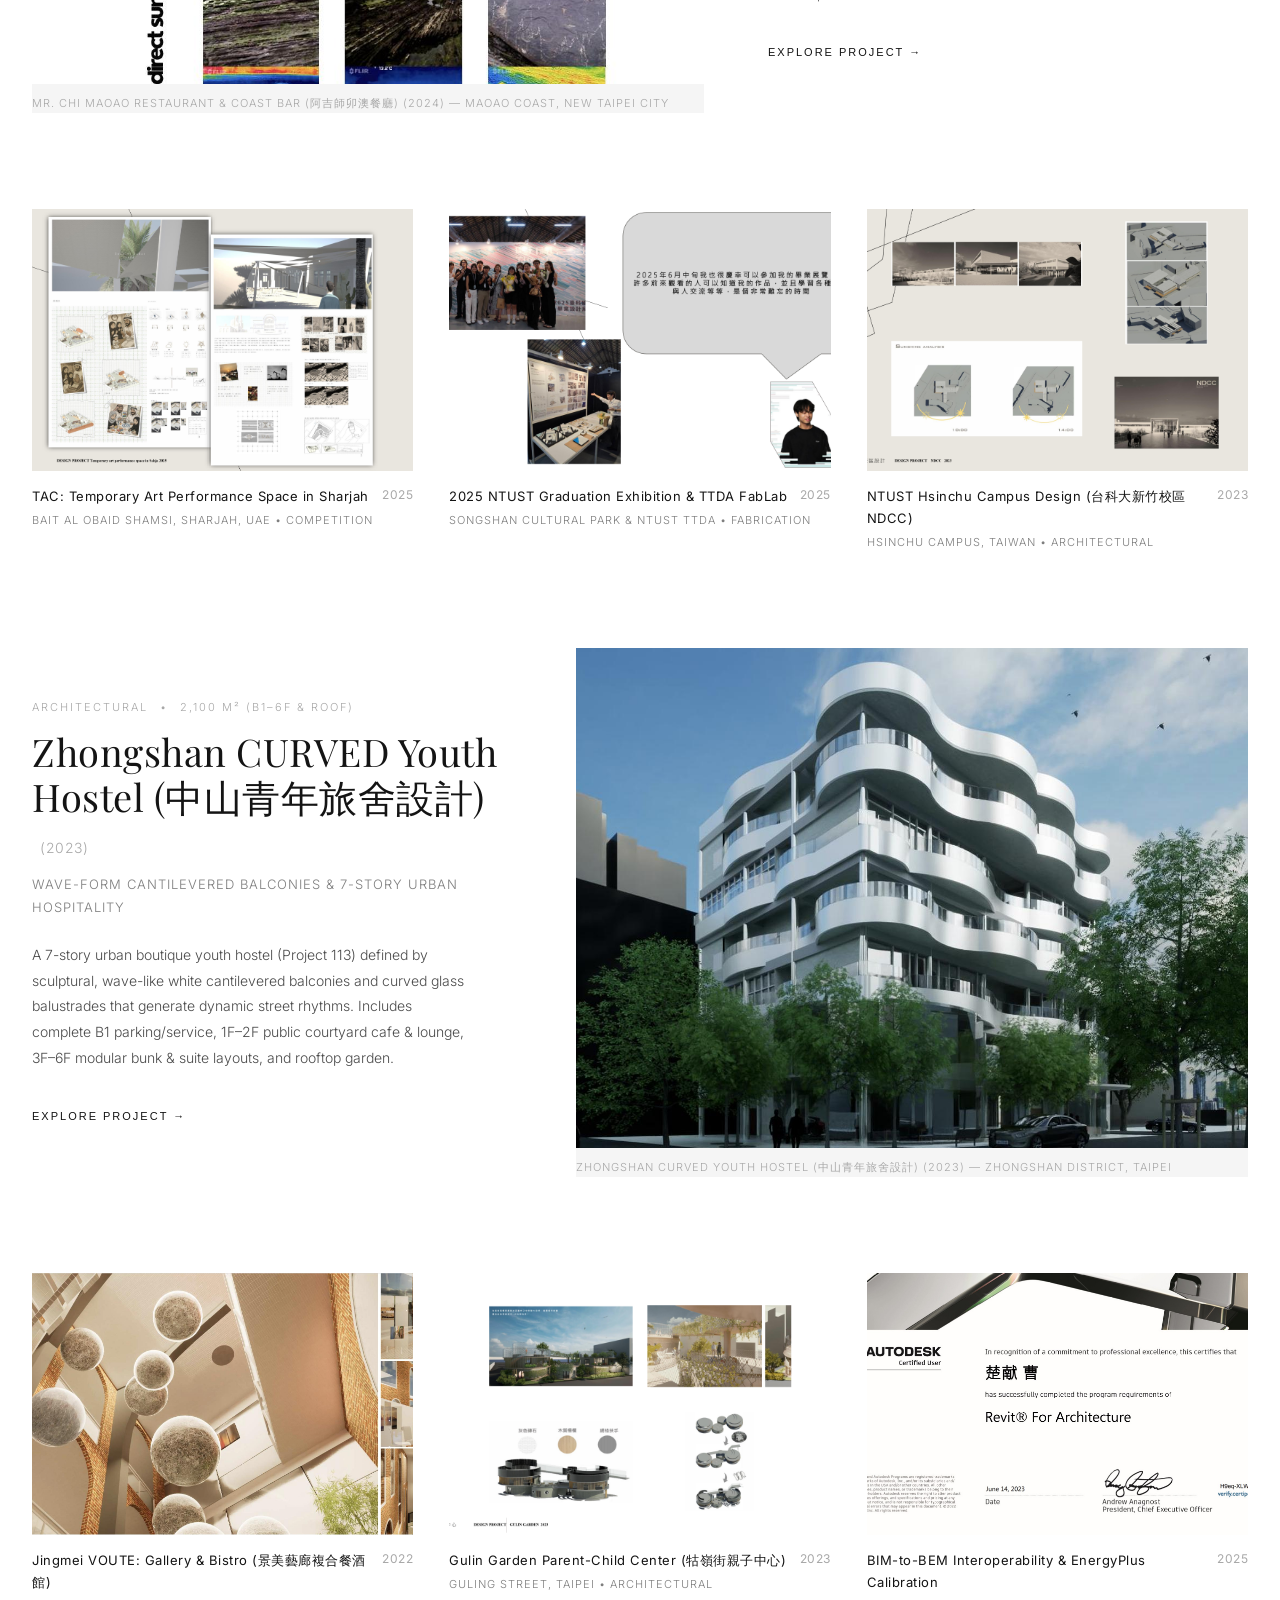
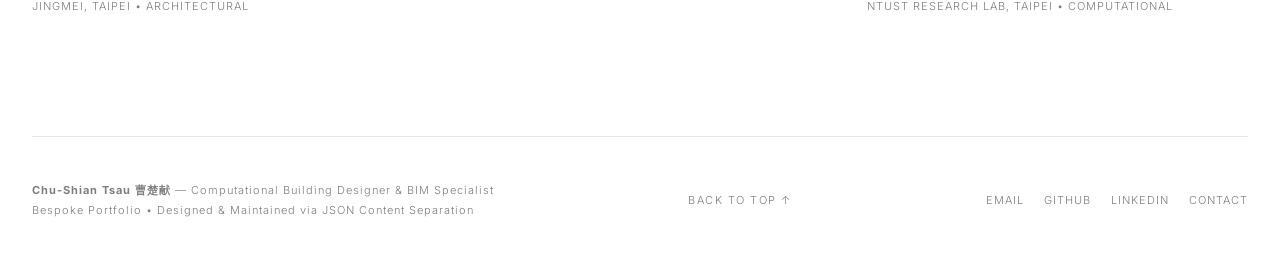
==== commit ee9d650e: "fix(portfolio): move misassigned CURVED & VOUTE images out of Gulin Garden & Maoao galleries and bus" ====
--- a/index.html
+++ b/index.html
@@ -796,7 +796,7 @@
   </div>
 
   <!-- Dynamic JS Engine -->
-  <script src="./js/portfolio.js"></script>
+  <script src="./js/portfolio.js?v=16"></script>
   <script>
     const homeHotspots = {
       workstation: {
@@ -833,8 +833,7 @@
         image: './assets/studio/mooao_sun_wind_analysis.jpg',
         gallery: [
           './assets/studio/mooao_sun_wind_analysis.jpg',
-          './assets/studio/mooao_forma_boards.jpg',
-          './assets/studio/mooao_restaurant_sun.jpg'
+          './assets/studio/mooao_forma_boards.jpg'
         ],
         year: 2024,
         category: 'computational',
@@ -910,9 +909,9 @@
         image: './assets/studio/curved_hostel_render.png',
         gallery: [
           './assets/studio/curved_hostel_render.png',
-          './assets/studio/curved_hostel_exterior.jpg',
           './assets/studio/curved_plans1_p19.jpg',
-          './assets/studio/curved_plans2_p20.jpg'
+          './assets/studio/curved_plans2_p20.jpg',
+          './assets/studio/curved_floorplan_1f2f.jpg'
         ],
         year: 2023,
         category: 'architectural',
@@ -965,8 +964,7 @@
         gallery: [
           './assets/studio/gulin_materials_p15.jpg',
           './assets/studio/gulin_courtyard_p17.jpg',
-          './assets/studio/gulin_plans_p16.jpg',
-          './assets/studio/gulin_garden_axon.jpg'
+          './assets/studio/gulin_plans_p16.jpg'
         ],
         year: 2023,
         category: 'architectural',
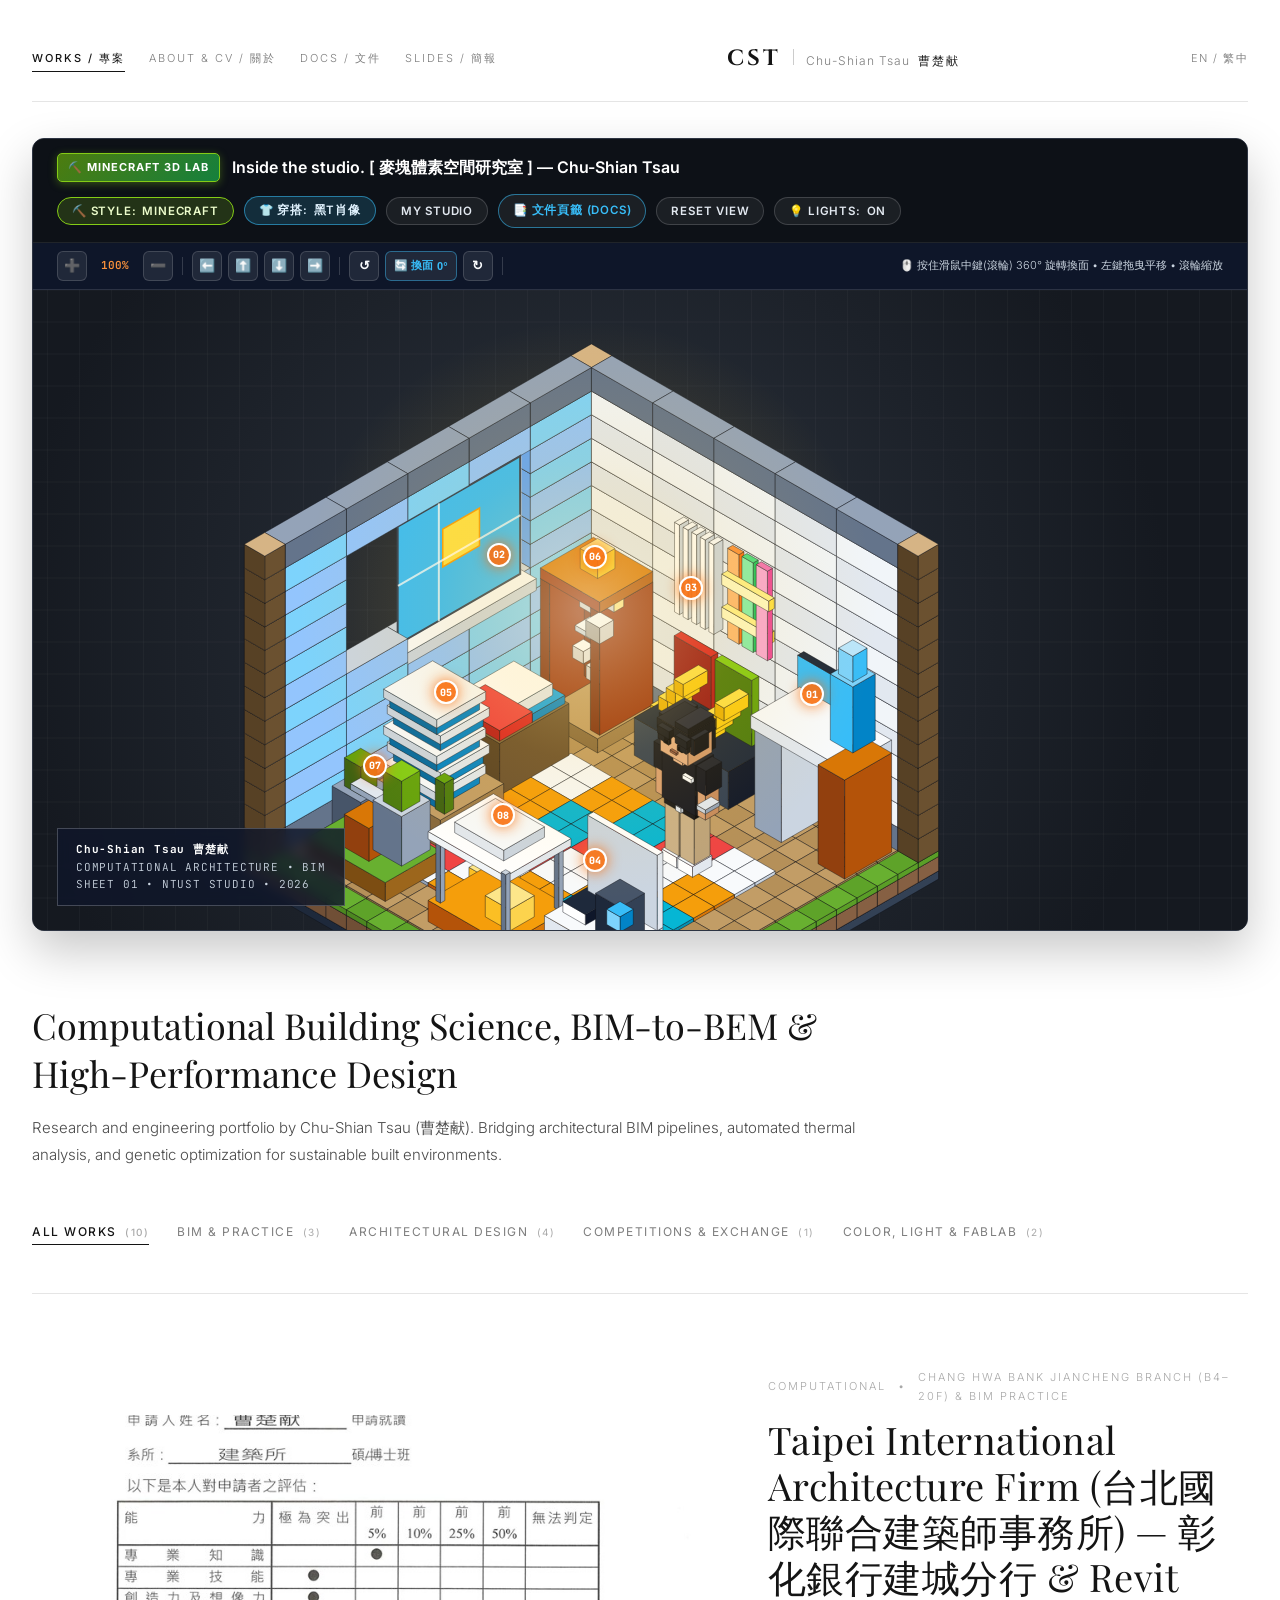
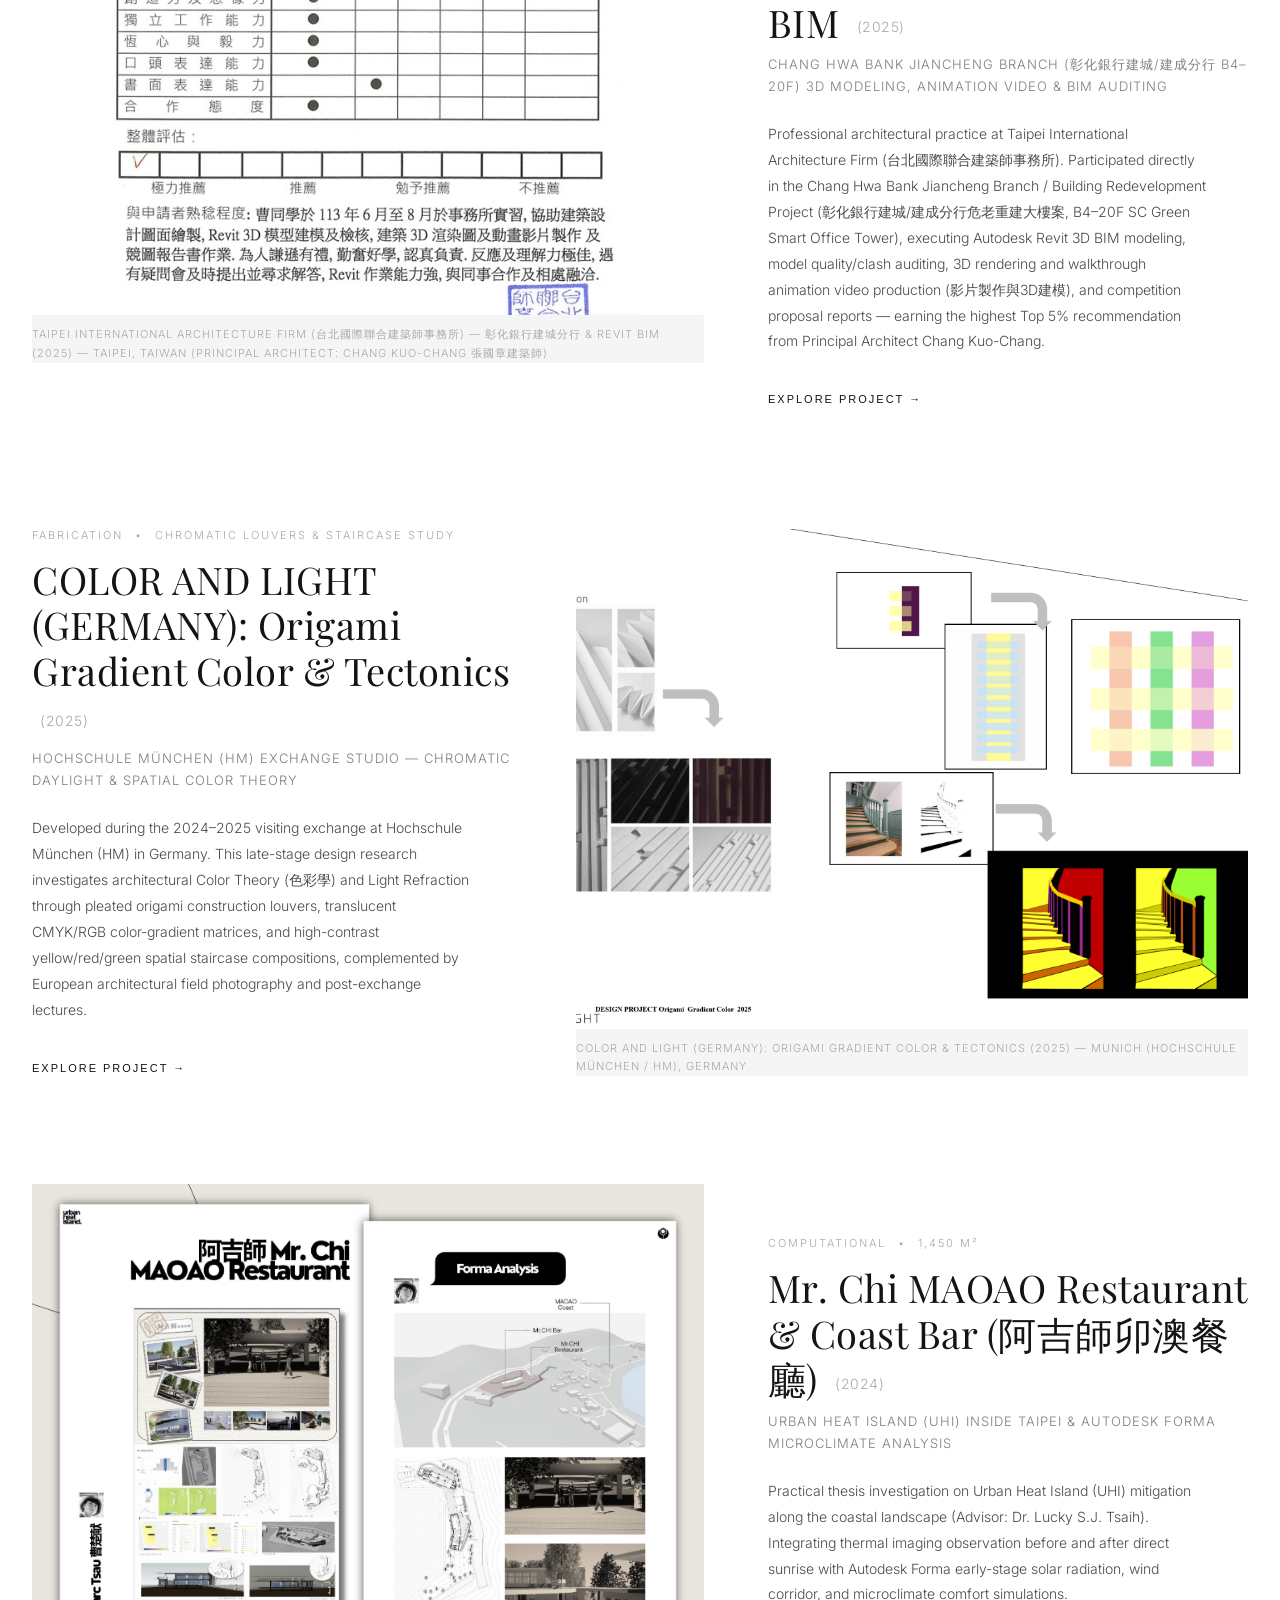
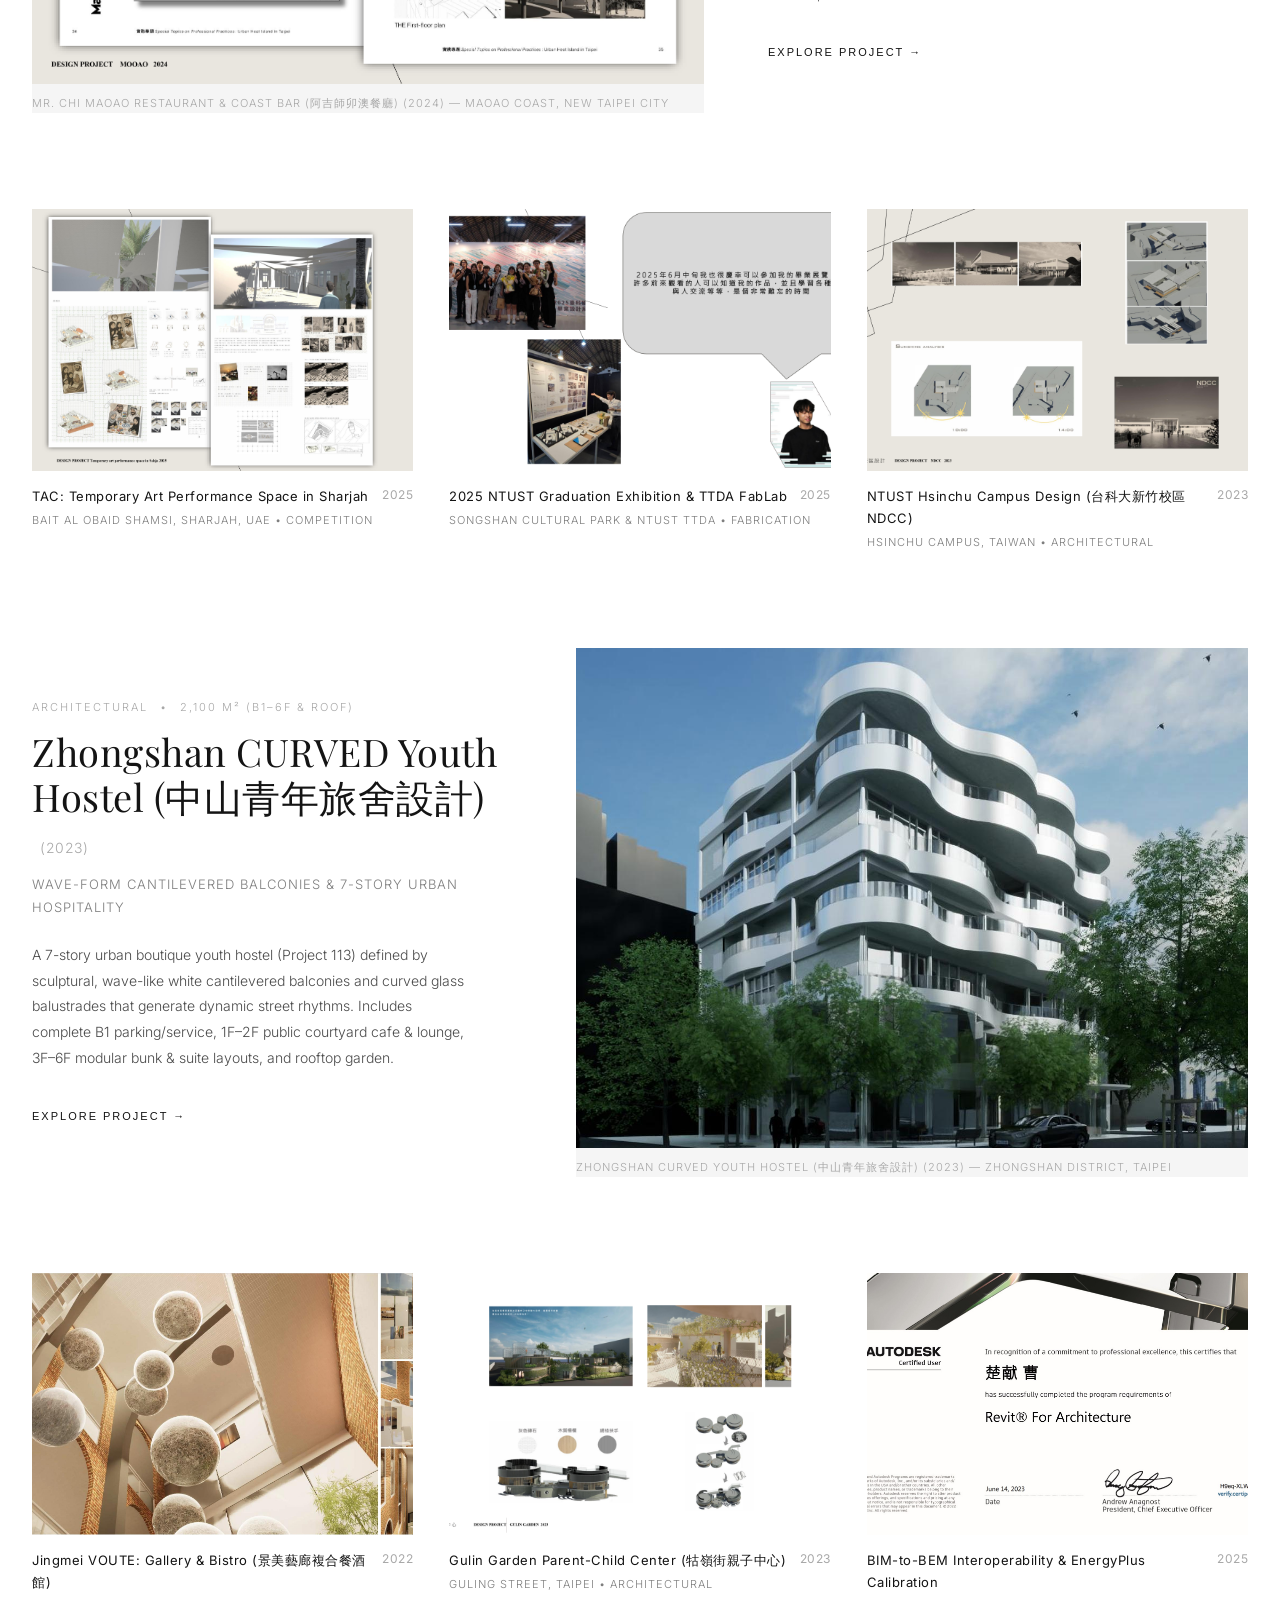
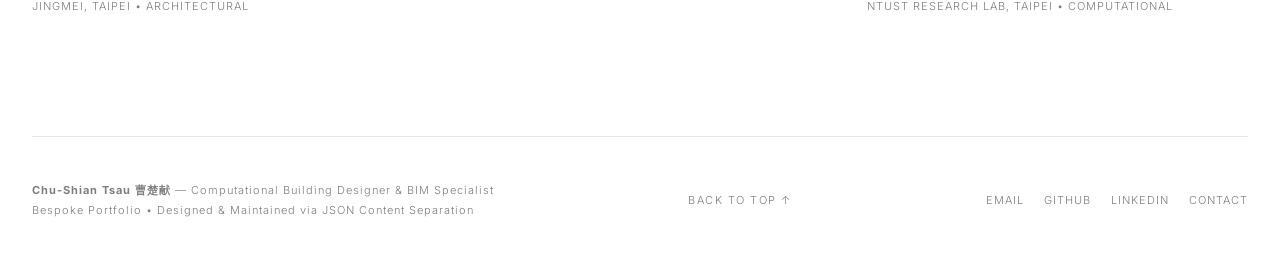
==== commit 18c51887: "Fix MAOAO vs VOUTE image assignment and add full MAOAO Forma analysis sheets (v17)" ====
--- a/index.html
+++ b/index.html
@@ -796,7 +796,7 @@
   </div>
 
   <!-- Dynamic JS Engine -->
-  <script src="./js/portfolio.js?v=16"></script>
+  <script src="./js/portfolio.js?v=17"></script>
   <script>
     const homeHotspots = {
       workstation: {
@@ -830,17 +830,20 @@
         title: '阿吉師 Mr. Chi MAOAO Restaurant & Forma 微氣候分析',
         sub: 'MAOAO COAST • 2024 • 1,450 m² • URBAN HEAT ISLAND',
         desc: '都市熱島效應 (UHI) 實務專題：結合日出前後紅外線熱成像觀測與 Autodesk Forma 日照時數、海風廊道與微氣候舒適度模擬。',
-        image: './assets/studio/mooao_sun_wind_analysis.jpg',
+        image: './assets/studio/mooao_spread_p22.jpg?v=17',
         gallery: [
-          './assets/studio/mooao_sun_wind_analysis.jpg',
-          './assets/studio/mooao_forma_boards.jpg'
+          './assets/studio/mooao_spread_p22.jpg?v=17',
+          './assets/studio/mooao_restaurant_sun.jpg?v=17',
+          './assets/studio/mooao_discussion_p23.jpg?v=17',
+          './assets/studio/mooao_sun_wind_analysis.jpg?v=17',
+          './assets/studio/mooao_forma_boards.jpg?v=17'
         ],
         year: 2024,
         category: 'computational',
         location: 'Maoao Coast, New Taipei City (卯澳海岸)',
         area: '1,450 m²',
         details: {
-          concept: '實測海岸岩石表面（34.1°C）與水體/植栽陰涼處（<28.9°C）之顯著溫差，透過 Autodesk Forma 模擬夏至 (6/21) 與冬至 (12/21) 日照時數及南北向盛行風場，以高反照率白色波浪地景屋頂順應海風並降低熱輻射吸收。',
+          concept: '實測海岸岩石表面（34.1°C）與水體/植栽陰涼處（<28.9°C）之顯著溫差，透過 Autodesk Forma 模擬夏至 (6/21) 與冬至 (12/21) 日照時數、海風風場與微氣候分析，以高反照率白色波浪地景屋頂順應海風並降低熱輻射吸收。',
           materials: 'High-albedo white roof membranes, local basalt aggregate concrete, low-E operable double glazing, coastal wind corridors.',
           awards: '實務專題 Special Topics on Professional Practices: Urban Heat Island in Taipei (指導教授：蔡欣君 Dr. Lucky S.J. Tsaih 極力推薦)'
         },
@@ -931,16 +934,16 @@
         title: '景美藝廊複合餐酒館 (Jingmei VOUTE: Gallery & Bistro)',
         sub: 'JINGMEI, TAIPEI • 2022–2023 • 5F MASONRY ARCH ATRIUM & SPHERES',
         desc: '景美 5 層樓紅磚拱挑高藝廊複合餐酒館：3FL–4FL 藝廊挑高中庭懸掛漂浮編織球體裝置，串聯 1FL 文創商店、2FL 本土藝廊、5FL 餐酒館與 RFL 空中酒吧（含台科大新竹校區 NDCC 日照設計）。',
-        image: './assets/studio/voute_atrium_spheres.jpg',
+        image: './assets/studio/voute_atrium_spheres.jpg?v=17',
         gallery: [
-          './assets/studio/voute_atrium_spheres.jpg',
-          './assets/studio/voute_gallery_atrium.jpg',
-          './assets/studio/voute_axon_p09.jpg',
-          './assets/studio/voute_section.jpg',
-          './assets/studio/voute_bistro_p11.jpg',
-          './assets/studio/ndcc_sunshine_p12.jpg',
-          './assets/studio/ndcc_plans_p13.jpg',
-          './assets/studio/ndcc_renders_p14.jpg'
+          './assets/studio/voute_atrium_spheres.jpg?v=17',
+          './assets/studio/voute_gallery_atrium.jpg?v=17',
+          './assets/studio/voute_axon_p09.jpg?v=17',
+          './assets/studio/voute_section.jpg?v=17',
+          './assets/studio/voute_bistro_p11.jpg?v=17',
+          './assets/studio/ndcc_sunshine_p12.jpg?v=17',
+          './assets/studio/ndcc_plans_p13.jpg?v=17',
+          './assets/studio/ndcc_renders_p14.jpg?v=17'
         ],
         year: 2022,
         category: 'architectural',
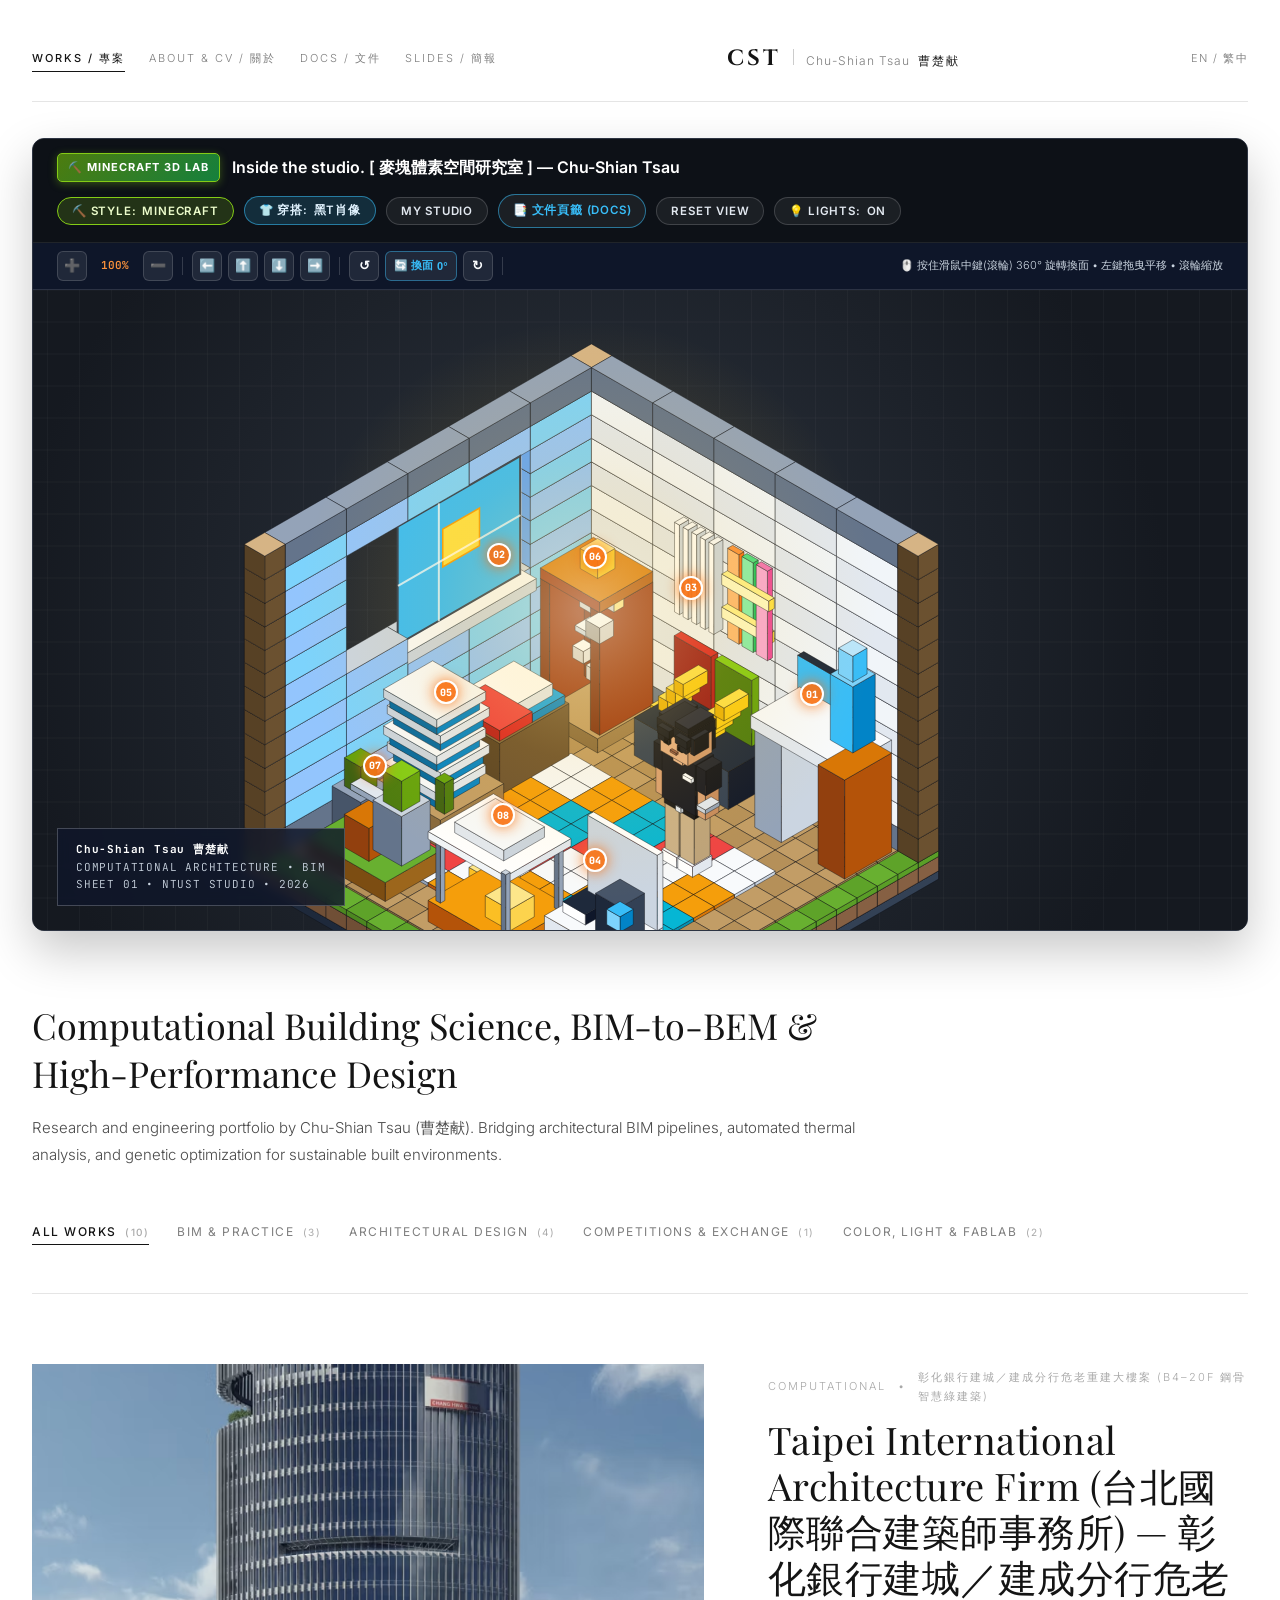
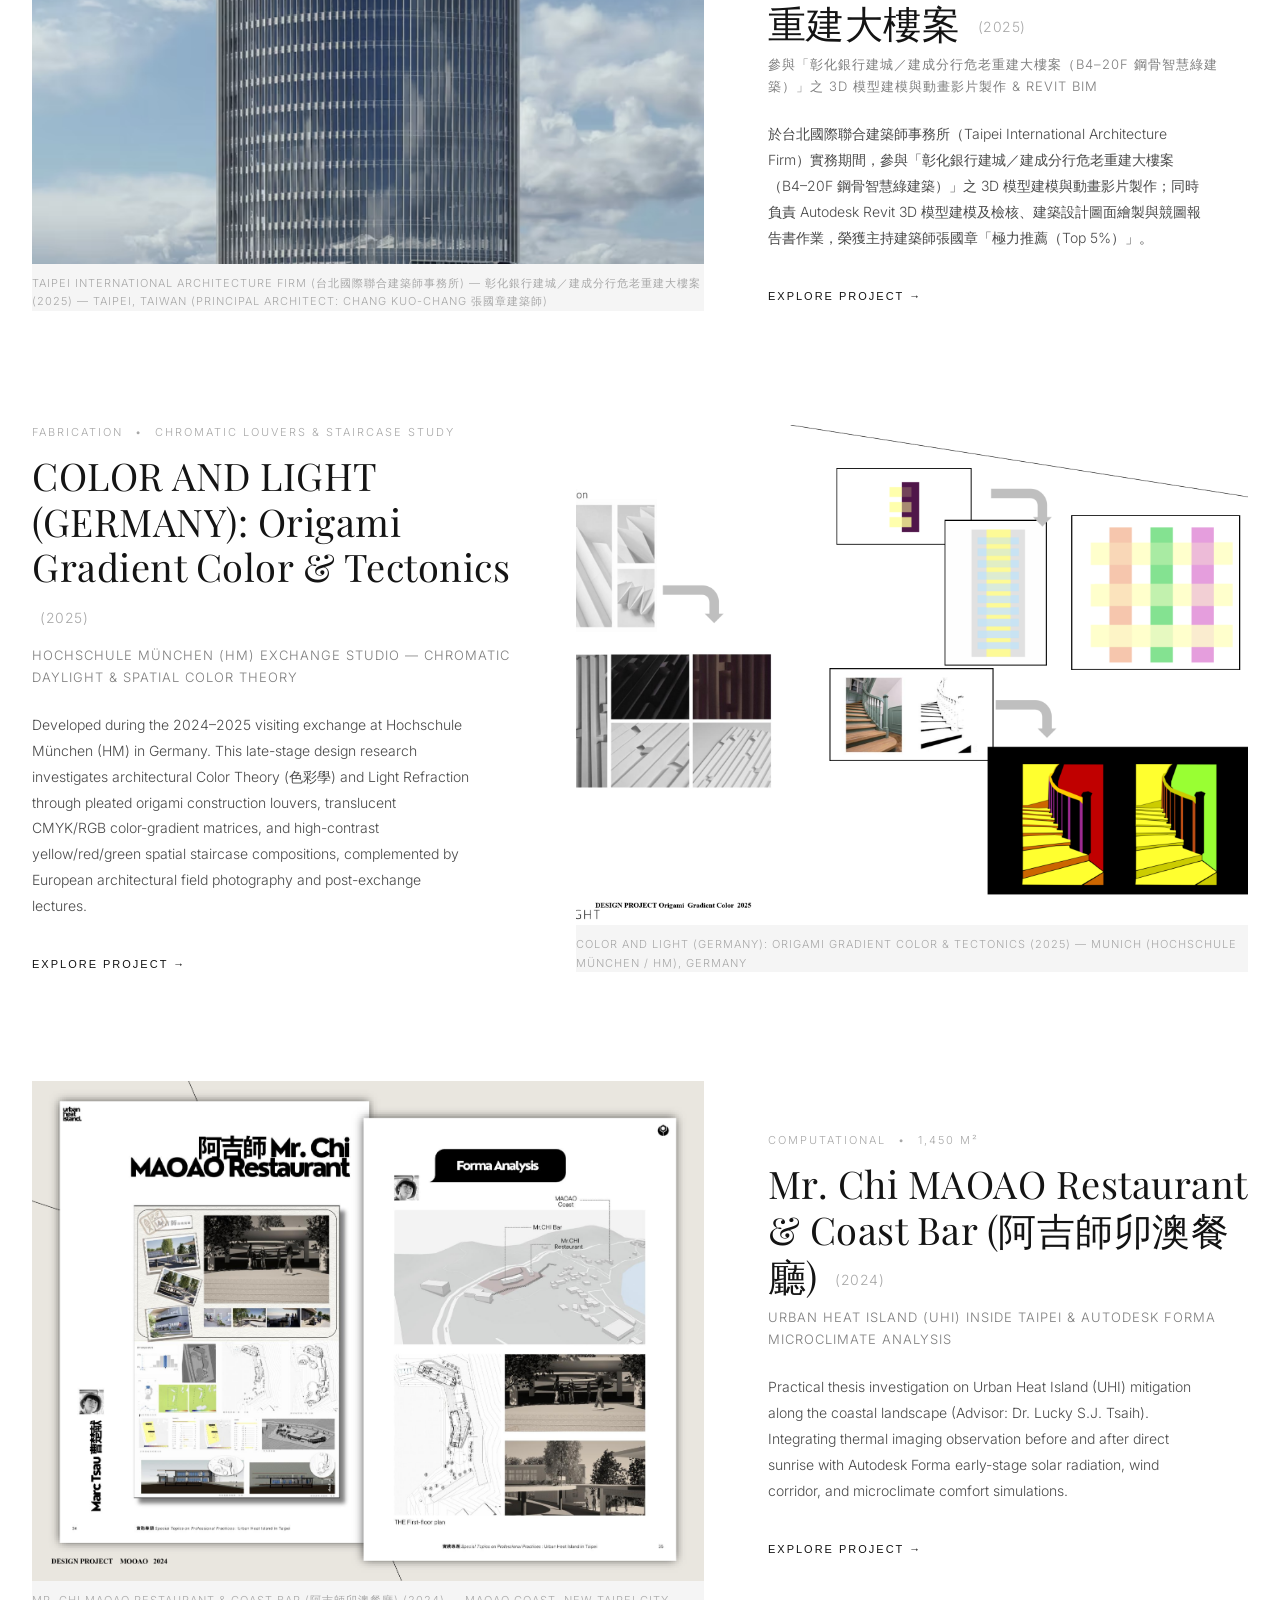
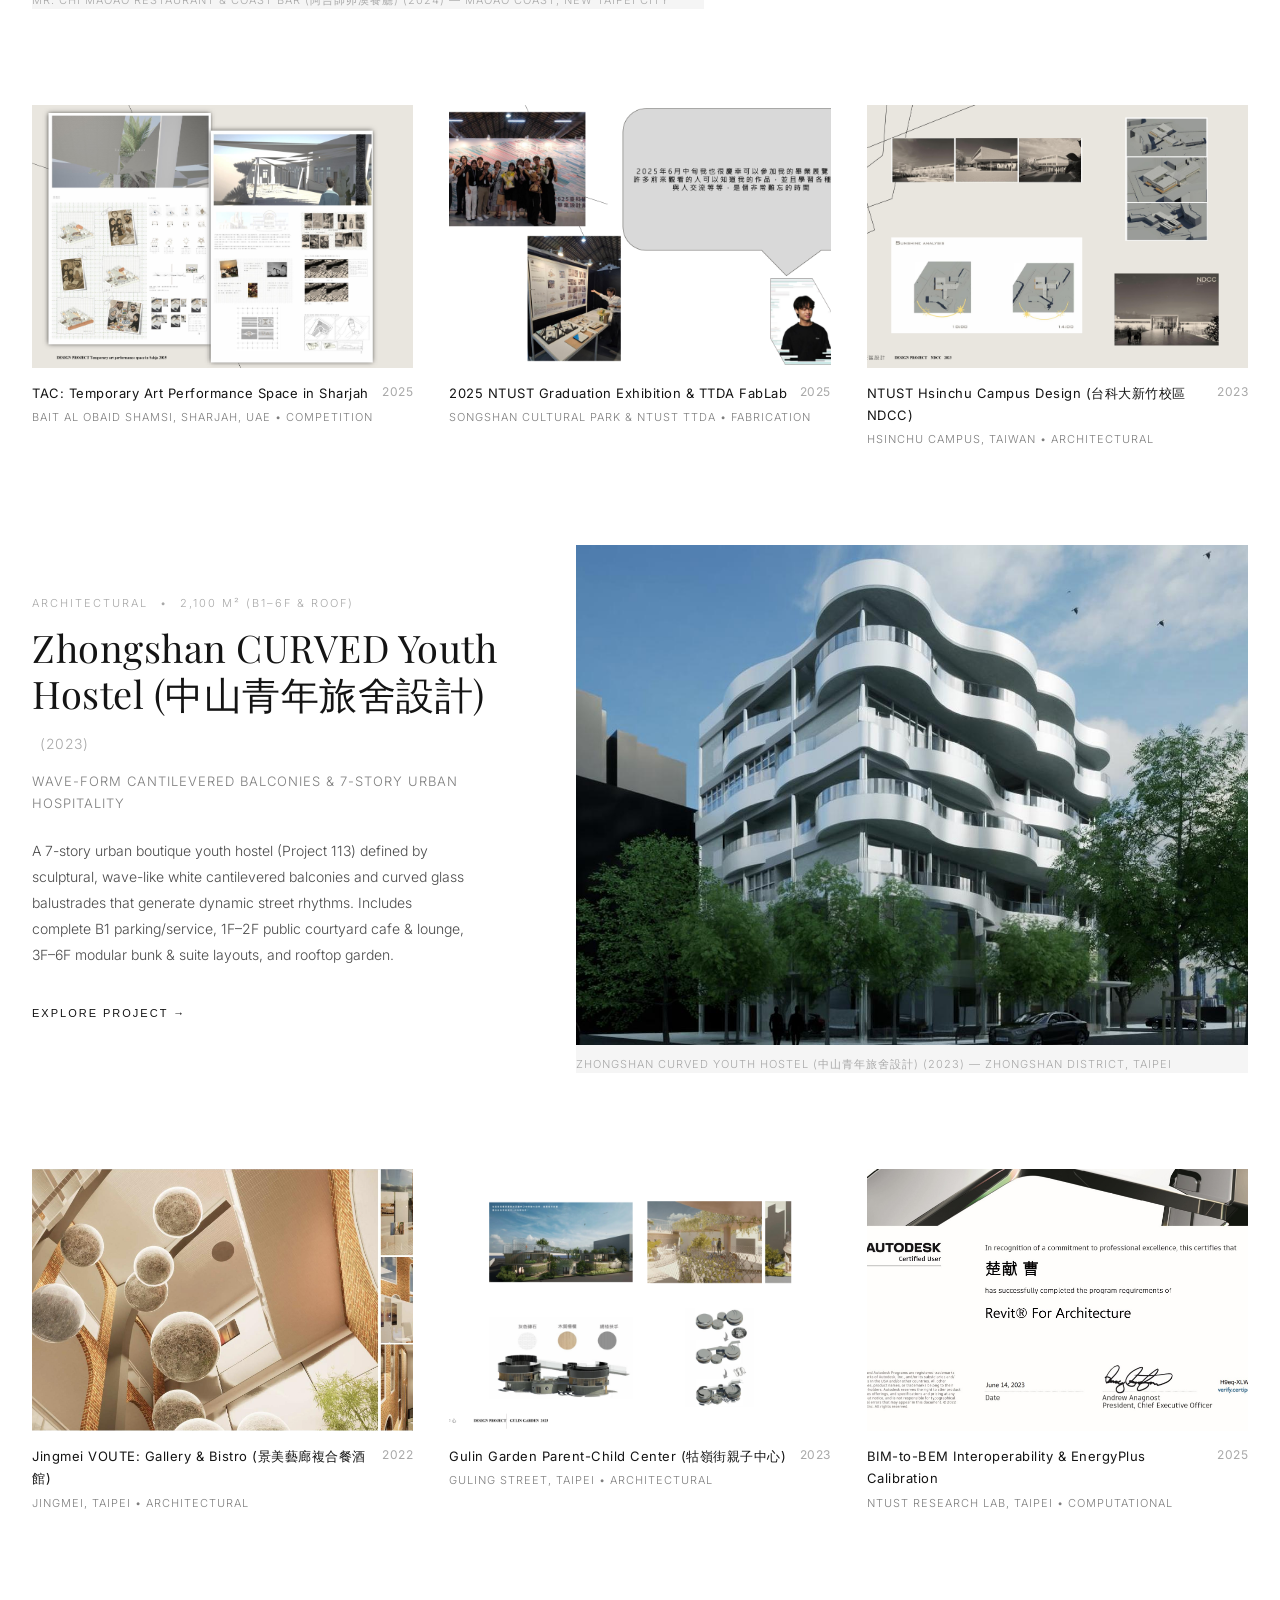
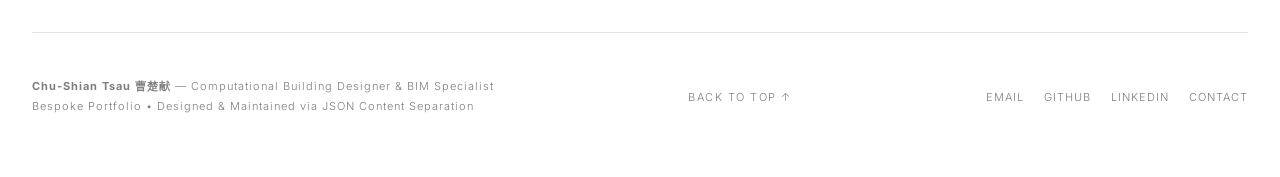
==== commit d4416838: "Add Chang Hwa Bank Jiancheng Branch (B4-20F) 3D render and practice experience (v18)" ====
--- a/index.html
+++ b/index.html
@@ -796,30 +796,31 @@
   </div>
 
   <!-- Dynamic JS Engine -->
-  <script src="./js/portfolio.js?v=17"></script>
+  <script src="./js/portfolio.js?v=18"></script>
   <script>
     const homeHotspots = {
       workstation: {
         projectId: 'taipei-united-architects',
         tag: 'SELECTED PROJECT • 01 • ARCHITECTURAL PRACTICE & BIM',
-        title: '台北國際聯合建築師事務所 — 彰化銀行建城分行 (影片製作與3D建模) & Revit BIM',
-        sub: 'TAIPEI INTERNATIONAL ARCHITECTURE FIRM • CHANG HWA BANK JIANCHENG BRANCH • TOP 5%',
-        desc: '參與「彰化銀行建城/建成分行危老重建大樓案（B4–20F 鋼骨智慧綠建築）」之 3D 模型建模與渲染動畫影片製作；獲主持建築師張國章極力推薦（Top 5%），涵蓋 Revit 3D 建模檢核、設計繪圖與競圖報告書。',
-        image: './assets/studio/rec_letter_chang.jpg',
+        title: '台北國際聯合建築師事務所 — 彰化銀行建城／建成分行危老重建大樓案 (3D建模與動畫影片製作)',
+        sub: 'TAIPEI INTERNATIONAL ARCHITECTURE FIRM • CHANG HWA BANK JIANCHENG BRANCH (B4–20F) • TOP 5%',
+        desc: '參與「彰化銀行建城／建成分行危老重建大樓案（B4–20F 鋼骨智慧綠建築）」之 3D 模型建模與動畫影片製作；獲主持建築師張國章極力推薦（Top 5%），涵蓋 Revit 3D 建模檢核、設計繪圖與競圖報告書。',
+        image: './assets/studio/chang_hwa_bank_jiancheng.png?v=18',
         gallery: [
-          './assets/studio/rec_letter_chang.jpg',
-          './assets/studio/autodesk_revit_cert.jpg',
-          './assets/studio/cv_skills_p03.jpg',
-          './assets/studio/rec_letter_tsaih.jpg'
+          './assets/studio/chang_hwa_bank_jiancheng.png?v=18',
+          './assets/studio/rec_letter_chang.jpg?v=18',
+          './assets/studio/autodesk_revit_cert.jpg?v=18',
+          './assets/studio/cv_skills_p03.jpg?v=18',
+          './assets/studio/rec_letter_tsaih.jpg?v=18'
         ],
         year: 2025,
         category: 'computational',
         location: 'Taipei International Architecture Firm (台北國際聯合建築師事務所)',
-        area: '彰化銀行建城分行 (B4–20F) 影片製作與建模 & Revit BIM',
+        area: '彰化銀行建城／建成分行危老重建大樓案 (B4–20F 鋼骨智慧綠建築) 3D建模與動畫影片製作',
         details: {
-          concept: '於台北國際聯合建築師事務所實習期間，實際參與「彰化銀行建城/建成分行大樓興建案（地上20層、地下4層鋼骨綠色低碳智慧辦公大樓）」之 3D 建築建模與漫遊動畫影片製作；同時負責大型專案設計圖面繪製、Autodesk Revit 3D 模型建模與跨專業碰撞檢核及競圖報告書編纂。',
-          materials: 'Autodesk Revit (ACU 原廠國際認證), Revit API (Python), Twinmotion / Lumion 3D 動畫影片製作, AutoCAD, EnergyPlus.',
-          awards: '參與彰化銀行建城分行 3D 建模與動畫影片製作｜張國章主持建築師「極力推薦 (Top 5%)」｜Autodesk Revit ACU 原廠國際認證'
+          concept: '於台北國際聯合建築師事務所（Taipei International Architecture Firm）實務期間，實際參與「彰化銀行建城／建成分行危老重建大樓案（B4–20F 鋼骨智慧綠建築）」之 3D 模型建模與動畫影片製作；同時負責大型專案建築設計圖面繪製、Autodesk Revit 3D 模型建模與跨專業碰撞檢核及競圖報告書編纂。',
+          materials: 'Autodesk Revit (ACU 原廠國際認證), 3D 建築模型建模與漫遊動畫影片製作, Twinmotion / Lumion, Revit API (Python), AutoCAD.',
+          awards: '參與「彰化銀行建城／建成分行危老重建大樓案（B4–20F 鋼骨智慧綠建築）」3D 模型建模與動畫影片製作｜張國章主持建築師「極力推薦 (Top 5%)」'
         },
         pos3D: { x: 146, y: 74, z: 22 },
         targetZoom: 1.35
